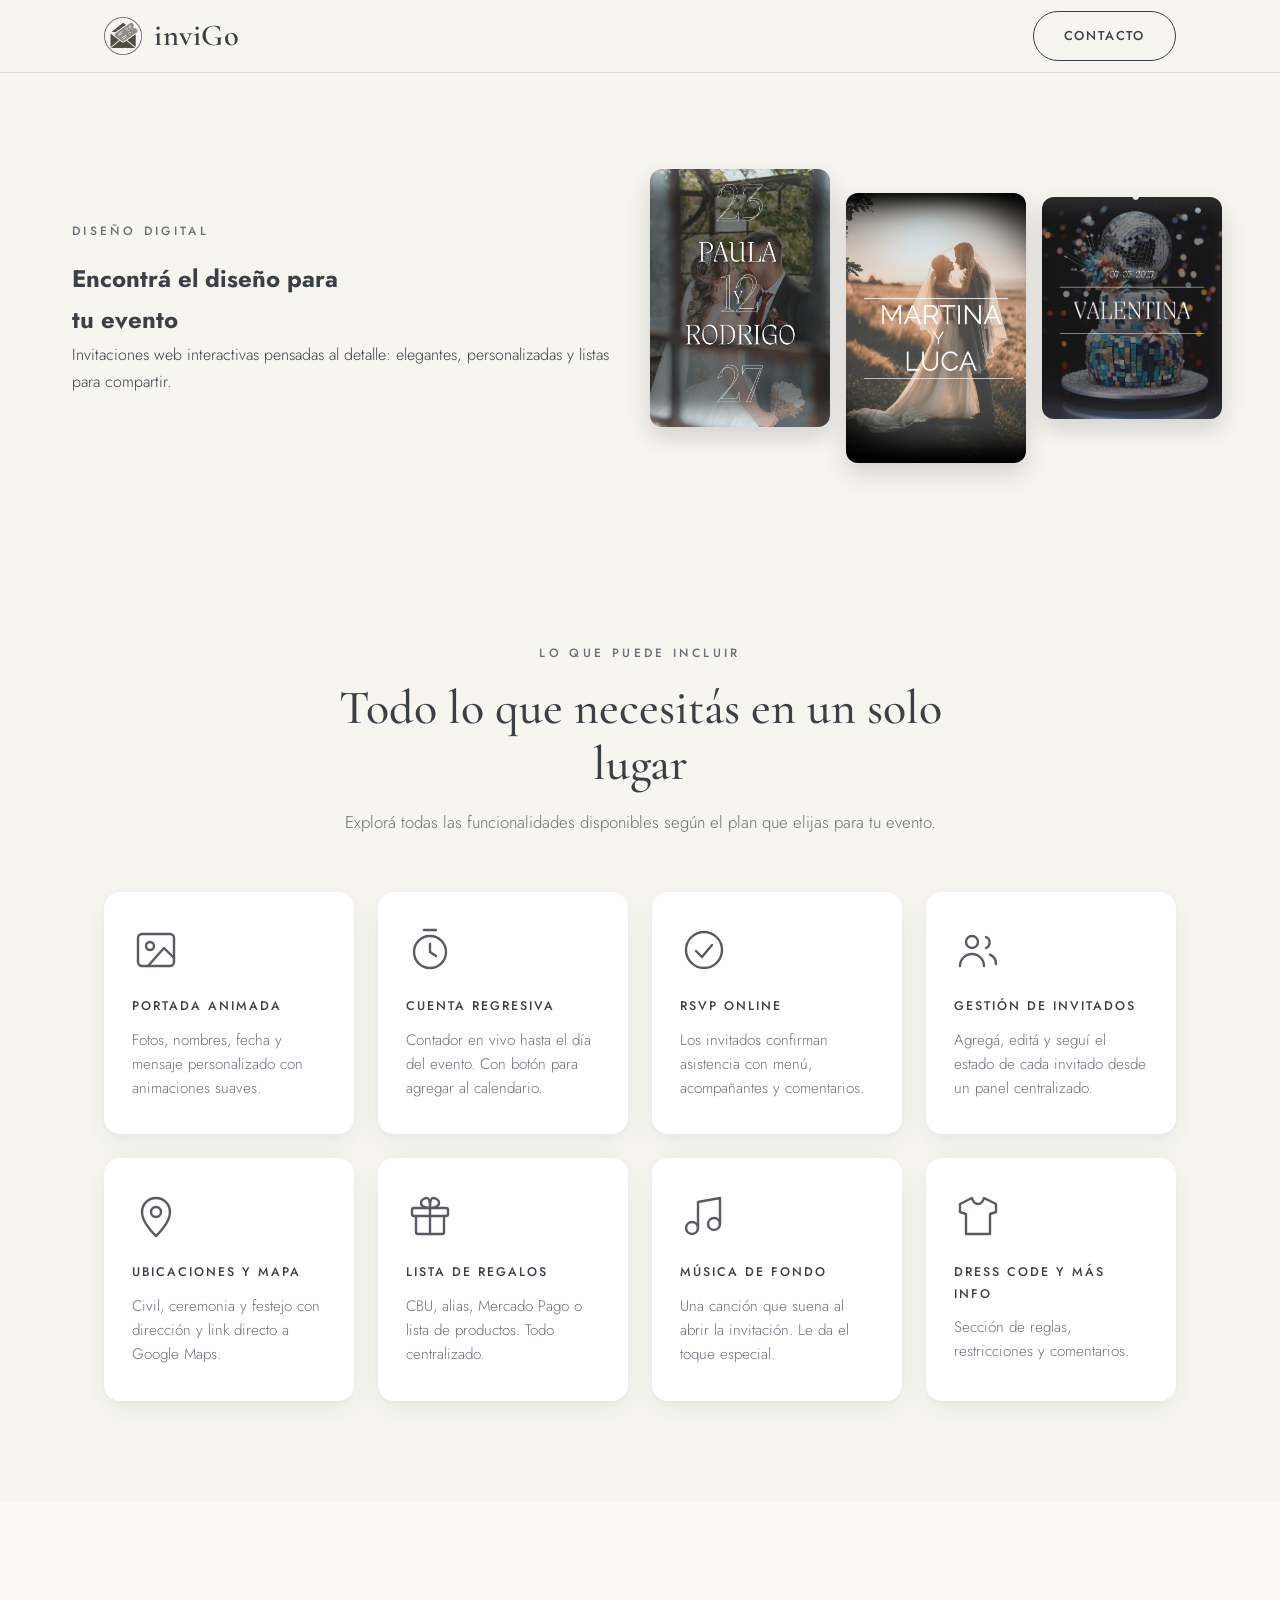
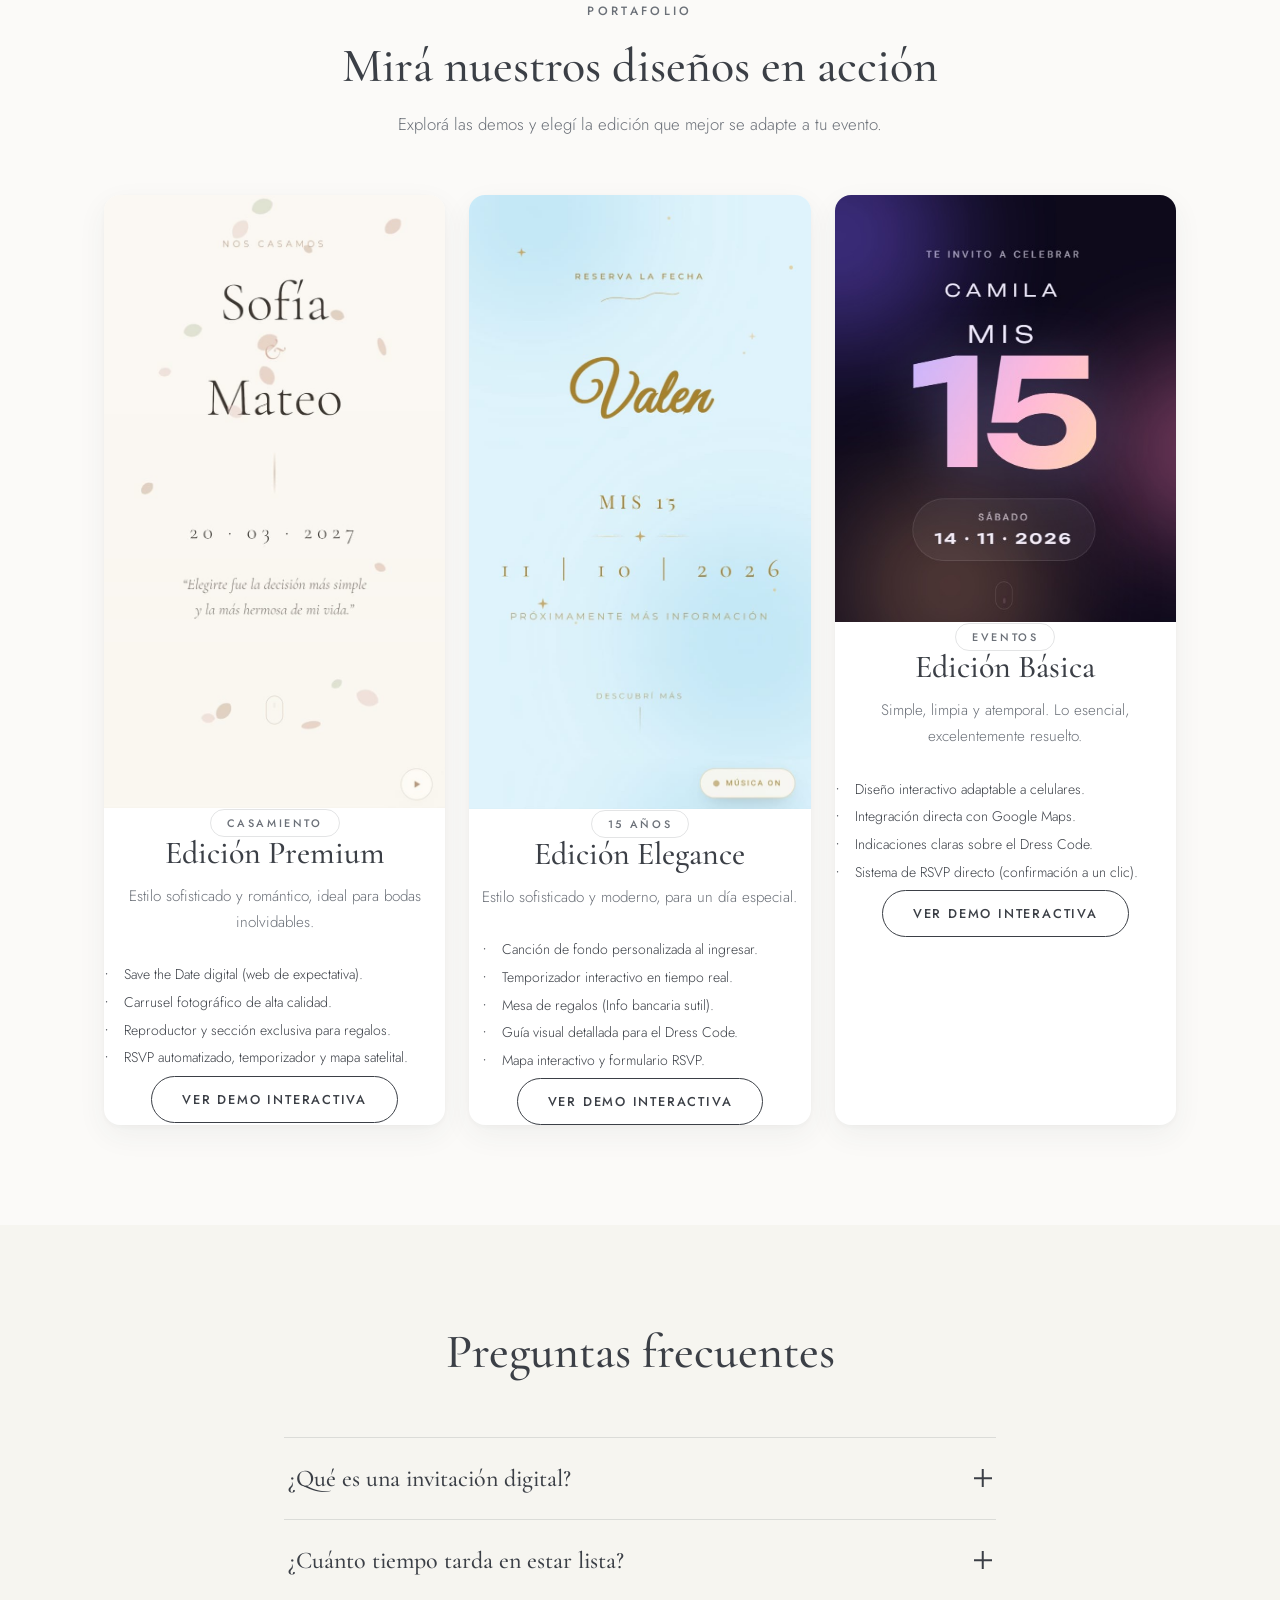
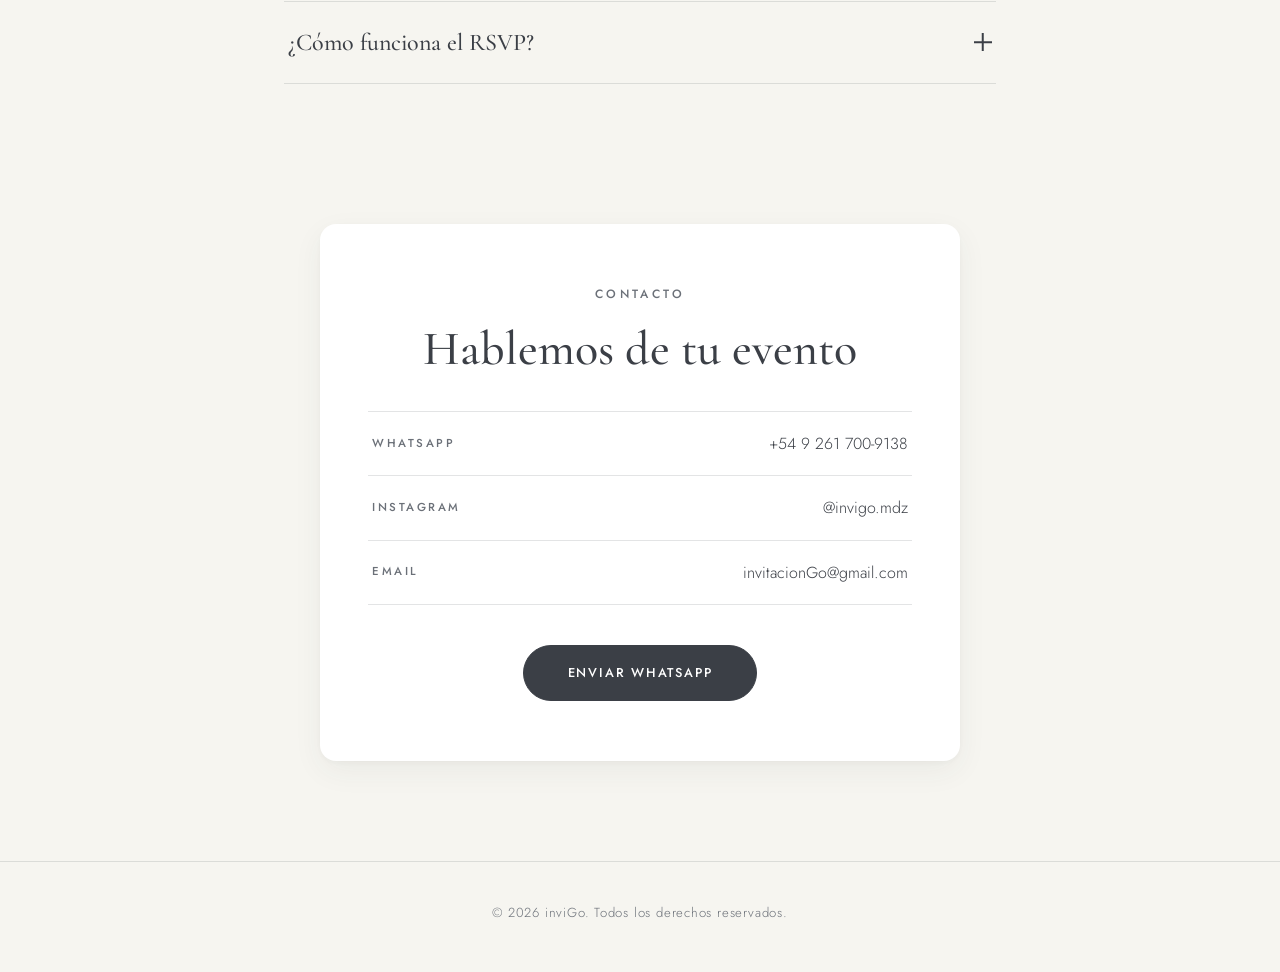
==== index.html @ 216357e7 "cambios de ortografia" ====
<!DOCTYPE html>
<html lang="es">
<head>
  <meta charset="UTF-8">
  <meta name="viewport" content="width=device-width, initial-scale=1.0, maximum-scale=1.0, user-scalable=no">
  <title>inviGo — Invitaciones web interactivas</title>
  <link rel="icon" href="Logo.jpg" type="image/jpeg">
  <meta name="description" content="Invitaciones web interactivas pensadas al detalle: elegantes, personalizadas y listas para compartir.">
  <link rel="preconnect" href="https://fonts.googleapis.com">
  <link rel="preconnect" href="https://fonts.gstatic.com" crossorigin>
  <link href="https://fonts.googleapis.com/css2?family=Cormorant+Garamond:wght@400;500;600;700&family=Jost:wght@300;400;500;600&display=swap" rel="stylesheet">
  <link rel="stylesheet" href="styles.css">
</head>
<body>

 <!-- NAVBAR -->
  <header class="navbar">
    <div class="container navbar__inner">
      <a href="#inicio" class="logo-wrapper">
        <img src="Logo.jpg" alt="Logo inviGo" class="logo-img">
        <span class="logo">inviGo</span>
      </a>
      <a href="#contacto" class="btn btn--outline">Contacto</a>
    </div>
  </header>

  <main>

    <!-- HERO -->
    <section class="hero-container">
  <!-- Columna izquierda: Texto -->
  <div class="hero-text">
    <p class="eyebrow">DISEÑO DIGITAL</p>
    <h1>Encontrá el diseño para<br>tu evento</h1>
    <p class="hero-subtitle">Invitaciones web interactivas pensadas al detalle: elegantes, personalizadas y listas para compartir.</p>
    <!-- Si querés sumar el botón de contacto acá, podés agregarlo -->
  </div>

  <!-- Columna derecha: Imágenes -->
  <div class="hero-gallery">
    <!-- Usamos los nombres exactos de tus archivos -->
    <img src="PAULA Y RODRIGO.jpg" alt="Casamiento Paula y Rodrigo" class="float-img img-1">
    <img src="MARTINA Y LUCA.jpg" alt="Casamiento Martina y Luca" class="float-img img-2">
    <img src="VALENTINA.jpg" alt="15 Años Valentina" class="float-img img-3">
  </div>
</section>

    <!-- MÓDULOS -->
    <section class="section" id="modulos">
      <div class="container">
        <header class="section__head">
          <p class="eyebrow">LO QUE PUEDE INCLUIR</p>
          <h2 class="section__title">Todo lo que necesitás en un solo lugar</h2>
          <p class="section__subtitle">Explorá todas las funcionalidades disponibles según el plan que elijas para tu evento.</p>
        </header>

        <div class="grid grid--modules">

          <article class="card module">
            <div class="module__icon" aria-hidden="true">
              <svg viewBox="0 0 24 24"><rect x="3" y="4" width="18" height="16" rx="2"/><circle cx="9" cy="10" r="2"/><path d="M21 16l-5-5-8 9"/></svg>
            </div>
            <h3 class="module__title">PORTADA ANIMADA</h3>
            <p class="module__text">Fotos, nombres, fecha y mensaje personalizado con animaciones suaves.</p>
          </article>

          <article class="card module">
            <div class="module__icon" aria-hidden="true">
              <svg viewBox="0 0 24 24"><circle cx="12" cy="13" r="8"/><path d="M12 9v4l3 2"/><path d="M9 2h6"/></svg>
            </div>
            <h3 class="module__title">CUENTA REGRESIVA</h3>
            <p class="module__text">Contador en vivo hasta el día del evento. Con botón para agregar al calendario.</p>
          </article>

          <article class="card module">
            <div class="module__icon" aria-hidden="true">
              <svg viewBox="0 0 24 24"><circle cx="12" cy="12" r="9"/><path d="M8 12.5l3 3 5-6"/></svg>
            </div>
            <h3 class="module__title">RSVP ONLINE</h3>
            <p class="module__text">Los invitados confirman asistencia con menú, acompañantes y comentarios.</p>
          </article>

          <article class="card module">
            <div class="module__icon" aria-hidden="true">
              <svg viewBox="0 0 24 24"><circle cx="9" cy="8" r="3"/><path d="M3 20c0-3.3 2.7-6 6-6s6 2.7 6 6"/><path d="M16 5.5a3 3 0 010 5.5"/><path d="M18 14.3c1.8.8 3 2.6 3 4.7"/></svg>
            </div>
            <h3 class="module__title">GESTIÓN DE INVITADOS</h3>
            <p class="module__text">Agregá, editá y seguí el estado de cada invitado desde un panel centralizado.</p>
          </article>

          <article class="card module">
            <div class="module__icon" aria-hidden="true">
              <svg viewBox="0 0 24 24"><path d="M12 22s7-6.2 7-12a7 7 0 10-14 0c0 5.8 7 12 7 12z"/><circle cx="12" cy="10" r="2.5"/></svg>
            </div>
            <h3 class="module__title">UBICACIONES Y MAPA</h3>
            <p class="module__text">Civil, ceremonia y festejo con dirección y link directo a Google Maps.</p>
          </article>

          <article class="card module">
            <div class="module__icon" aria-hidden="true">
              <svg viewBox="0 0 24 24"><rect x="3" y="8" width="18" height="4" rx="1"/><path d="M12 8v13"/><path d="M5 12v8a1 1 0 001 1h12a1 1 0 001-1v-8"/><path d="M12 8c-2.5 0-4.5-1-4.5-2.5S9 3 10.5 3C12 3 12 6 12 8zm0 0c2.5 0 4.5-1 4.5-2.5S15 3 13.5 3C12 3 12 6 12 8z"/></svg>
            </div>
            <h3 class="module__title">LISTA DE REGALOS</h3>
            <p class="module__text">CBU, alias, Mercado Pago o lista de productos. Todo centralizado.</p>
          </article>

          <article class="card module">
            <div class="module__icon" aria-hidden="true">
              <svg viewBox="0 0 24 24"><path d="M9 18V5l11-2v13"/><circle cx="6" cy="18" r="3"/><circle cx="17" cy="16" r="3"/></svg>
            </div>
            <h3 class="module__title">MÚSICA DE FONDO</h3>
            <p class="module__text">Una canción que suena al abrir la invitación. Le da el toque especial.</p>
          </article>

          <article class="card module">
            <div class="module__icon" aria-hidden="true">
              <svg viewBox="0 0 24 24"><path d="M9 3l-6 3v4l3 1v10h12V11l3-1V6l-6-3c-.5 1.8-1.8 3-3 3S9.5 4.8 9 3z"/></svg>
            </div>
            <h3 class="module__title">DRESS CODE Y MÁS INFO</h3>
            <p class="module__text">Sección de reglas, restricciones y comentarios.</p>
          </article>

        </div>
      </div>
    </section>

   <!-- PORTAFOLIO -->
    <section class="section section--alt" id="portafolio">
      <div class="container">
        <header class="section__head">
          <p class="eyebrow">PORTAFOLIO</p>
          <h2 class="section__title">Mirá nuestros diseños en acción</h2>
          <p class="section__subtitle">Explorá las demos y elegí la edición que mejor se adapte a tu evento.</p>
        </header>

        <div class="grid grid--portfolio">

          <!-- DEMO 1 -->
          <article class="card demo demo--visual">
            <div class="demo_image-container">
              <img src="captura-premium.jpg" alt="Invitación Premium 15 Años" class="demo_img">
            </div>
            <div class="demo_body">
              <span class="demo__tag">CASAMIENTO</span>
              <h3 class="demo__title">Edición Premium</h3>
              <p class="demo__text">Estilo sofisticado y romántico, ideal para bodas inolvidables.</p>
              <ul class="features-list">
                <li>Save the Date digital (web de expectativa).</li>
                <li>Carrusel fotográfico de alta calidad.</li>
                <li>Reproductor y sección exclusiva para regalos.</li>
                <li>RSVP automatizado, temporizador y mapa satelital.</li>
              </ul>
              <button onclick="abrirDemo('01_casamiento/index.html')" class="btn btn--outline">Ver demo interactiva</button>
            </div>
          </article>

          <!-- DEMO 2 -->
          <article class="card demo demo--visual">
            <div class="demo_image-container">
              <img src="captura-elegance.jpg" alt="Invitación Elegante de 15 Años" class="demo_img">
            </div>
            <div class="demo_body">
              <span class="demo__tag">15 AÑOS</span>
              <h3 class="demo__title">Edición Elegance</h3>
              <p class="demo__text">Estilo sofisticado y moderno, para un día especial.</p>
              <ul class="features-list">
                <li>Canción de fondo personalizada al ingresar.</li>
                <li>Temporizador interactivo en tiempo real.</li>
                <li>Mesa de regalos (Info bancaria sutil).</li>
                <li>Guía visual detallada para el Dress Code.</li>
                <li>Mapa interactivo y formulario RSVP.</li>
              </ul>
              <button onclick="abrirDemo('00_15valen/index.html')" class="btn btn--outline">Ver demo interactiva</button>
            </div>
          </article>

          <!-- DEMO 3 -->
          <article class="card demo demo--visual">
            <div class="demo_image-container">
              <img src="captura-Basica.jpg" alt="Invitación Básica" class="demo_img">
            </div>
            <div class="demo_body">
              <span class="demo__tag">EVENTOS</span>
              <h3 class="demo__title">Edición Básica</h3>
              <p class="demo__text">Simple, limpia y atemporal. Lo esencial, excelentemente resuelto.</p>
              <ul class="features-list">
                <li>Diseño interactivo adaptable a celulares.</li>
                <li>Integración directa con Google Maps.</li>
                <li>Indicaciones claras sobre el Dress Code.</li>
                <li>Sistema de RSVP directo (confirmación a un clic).</li>
              </ul>
              <!-- Si tenés un link para la demo básica, ponelo acá en el onclick -->
              <button onclick="abrirDemo('#')" class="btn btn--outline">Ver demo interactiva</button>
            </div>
          </article>

        </div>
      </div>
    </section>
          </article>

        </div>
      </div>
    </section>

        </div>
      </div>
    </section>

    <!-- FAQ -->
    <section class="section" id="faq">
      <div class="container container--narrow">
        <header class="section__head">
          <h2 class="section__title">Preguntas frecuentes</h2>
        </header>

        <div class="faq">

          <div class="faq__item">
            <button class="faq__question" type="button" aria-expanded="false" aria-controls="faq-1" id="faq-btn-1">
              <span>¿Qué es una invitación digital?</span>
              <span class="faq__icon" aria-hidden="true"></span>
            </button>
            <div class="faq__answer" id="faq-1" role="region" aria-labelledby="faq-btn-1">
              <div class="faq__answer-inner">
                <p>Es una invitación web personalizada que podés enviar a cada invitado por WhatsApp, Instagram o donde quieras. No hace falta imprimir nada. Vos compartís tu link personalizado y listo.</p>
              </div>
            </div>
          </div>

          <div class="faq__item">
            <button class="faq__question" type="button" aria-expanded="false" aria-controls="faq-2" id="faq-btn-2">
              <span>¿Cuánto tiempo tarda en estar lista?</span>
              <span class="faq__icon" aria-hidden="true"></span>
            </button>
            <div class="faq__answer" id="faq-2" role="region" aria-labelledby="faq-btn-2">
              <div class="faq__answer-inner">
                <p>Completás el formulario con los datos del evento, elegís el diseño, definimos los últimos detalles juntos y en 24 horas tenés tu invitación lista.</p>
              </div>
            </div>
          </div>

          <div class="faq__item">
            <button class="faq__question" type="button" aria-expanded="false" aria-controls="faq-3" id="faq-btn-3">
              <span>¿Cómo funciona el RSVP?</span>
              <span class="faq__icon" aria-hidden="true"></span>
            </button>
            <div class="faq__answer" id="faq-3" role="region" aria-labelledby="faq-btn-3">
              <div class="faq__answer-inner">
                <p>Cada invitado puede confirmar o rechazar su asistencia directamente desde la invitación, sin necesidad de crear una cuenta. Recibís las respuestas organizadas en tiempo real en una planilla digital exclusiva para tu evento.</p>
              </div>
            </div>
          </div>

        </div>
      </div>
    </section>

   <!-- CONTACTO -->
    <section class="section section--contact" id="contacto">
      <div class="container">
        <div class="contact card">
          <p class="eyebrow">CONTACTO</p>
          <h2 class="section__title">Hablemos de tu evento</h2>
          <ul class="contact__list">
            
            <!-- 1. WHATSAPP DIRECTO -->
            <li>
              <span class="contact__label">WhatsApp</span>
              <a class="contact__value" href="https://wa.me/5492617009138?text=Hola%20inviGo!%20Quiero%20consultar%20por%20una%20invitaci%C3%B3n%20web." target="_blank" rel="noopener">+54 9 261 700-9138</a>
            </li>
            
            <!-- 2. INSTAGRAM DIRECTO -->
            <li>
              <span class="contact__label">Instagram</span>
              <a class="contact__value" href="https://instagram.com/invigo.mdz" target="_blank" rel="noopener">@invigo.mdz</a>
            </li>
            
            <!-- 3. GMAIL DIRECTO -->
            <li>
              <span class="contact__label">Email</span>
              <a class="contact__value" href="mailto:invitacionGo@gmail.com">invitacionGo@gmail.com</a>
            </li>

          </ul>
          
          <!-- BOTÓN PRINCIPAL A WHATSAPP -->
          <a href="https://wa.me/5492617009138?text=Hola%20inviGo!%20Quiero%20consultar%20por%20una%20invitaci%C3%B3n%20web." class="btn btn--solid btn--lg" target="_blank" rel="noopener">Enviar WhatsApp</a>
          
        </div>
      </div>
    </section>

  </main>

  <!-- FOOTER -->
  <footer class="footer">
    <div class="container">
      <p>&copy; <span id="year">2026</span> inviGo. Todos los derechos reservados.</p>
    </div>
  </footer>

  <script>
    // Año dinámico
    document.getElementById('year').textContent = new Date().getFullYear();

    // Acordeón FAQ
    (function () {
      var items = document.querySelectorAll('.faq__item');

      items.forEach(function (item) {
        var btn = item.querySelector('.faq__question');
        var panel = item.querySelector('.faq__answer');

        btn.addEventListener('click', function () {
          var isOpen = item.classList.contains('is-open');

          // Cierra los demás (un solo ítem abierto a la vez)
          items.forEach(function (other) {
            other.classList.remove('is-open');
            other.querySelector('.faq__question').setAttribute('aria-expanded', 'false');
            other.querySelector('.faq__answer').style.maxHeight = null;
          });

          if (!isOpen) {
            item.classList.add('is-open');
            btn.setAttribute('aria-expanded', 'true');
            panel.style.maxHeight = panel.scrollHeight + 'px';
          }
        });
      });

      // Reajusta altura si cambia el tamaño de la ventana
      window.addEventListener('resize', function () {
        var open = document.querySelector('.faq__item.is-open .faq__answer');
        if (open) open.style.maxHeight = open.scrollHeight + 'px';
      });
    })();
  </script>
<!-- VENTANA MODAL PARA DEMOS -->
    <div id="demoModal" class="modal-overlay">
      <div class="modal-window">
        <button class="modal-close" onclick="cerrarDemo()">&times;</button>
        <iframe id="demoFrame" src="" frameborder="0"></iframe>
      </div>
    </div>

    <!-- SCRIPT QUE HACE FUNCIONAR LA VENTANITA -->
    <script>
      function abrirDemo(url) {
        document.getElementById('demoFrame').src = url; 
        document.getElementById('demoModal').style.display = 'flex'; 
        document.body.style.overflow = 'hidden'; 
      }

      function cerrarDemo() {
        document.getElementById('demoModal').style.display = 'none'; 
        document.getElementById('demoFrame').src = ''; 
        document.body.style.overflow = 'auto'; 
      }

      window.onclick = function(event) {
        let modal = document.getElementById('demoModal');
        if (event.target === modal) {
          cerrarDemo();
        }
      }
    </script>
</body>
</html>
---- styles.css ----
/* ==========================================================
   inviGo — Landing page
   Estética editorial · limpia · minimalista
   ========================================================== */

:root {
  --bg: #F6F5F0;
  --ink: #3B3F46;
  --ink-soft: #6B7078;
  --white: #FFFFFF;
  --line: rgba(59, 63, 70, 0.14);

  --font-title: 'Cormorant Garamond', Georgia, serif;
  --font-body: 'Jost', 'Montserrat', system-ui, sans-serif;

  --radius: 16px;
  --shadow: 0 2px 4px rgba(59, 63, 70, 0.03), 0 10px 30px rgba(59, 63, 70, 0.06);
  --shadow-hover: 0 4px 8px rgba(59, 63, 70, 0.04), 0 18px 40px rgba(59, 63, 70, 0.10);
  --transition: 0.35s cubic-bezier(0.4, 0, 0.2, 1);
}

/* ---------- Reset ---------- */
*, *::before, *::after { box-sizing: border-box; margin: 0; padding: 0; }

html { scroll-behavior: smooth; scroll-padding-top: 80px; }

body {
  font-family: var(--font-body);
  font-weight: 300;
  font-size: 1rem;
  line-height: 1.7;
  color: var(--ink);
  background: var(--bg);
  overflow-x: hidden;
  -webkit-font-smoothing: antialiased;
}

img, svg { display: block; max-width: 100%; }
ul { list-style: none; }
a { color: inherit; text-decoration: none; }
button { font-family: inherit; }

/* ---------- Layout ---------- */
.container {
  width: 100%;
  max-width: 1120px;
  margin: 0 auto;
  padding: 0 24px;
}
.container--narrow { max-width: 760px; }

.section { padding: 100px 0; }
.section--alt { background: rgba(255, 255, 255, 0.55); }

.section__head {
  text-align: center;
  max-width: 640px;
  margin: 0 auto 56px;
}

/* ---------- Tipografía ---------- */
.eyebrow {
  font-size: 0.75rem;
  font-weight: 500;
  letter-spacing: 0.28em;
  text-transform: uppercase;
  color: var(--ink-soft);
  margin-bottom: 18px;
}

.section__title {
  font-family: var(--font-title);
  font-weight: 500;
  font-size: clamp(2rem, 4.2vw, 3rem);
  line-height: 1.15;
  color: var(--ink);
  margin-bottom: 16px;
}

.section__subtitle {
  color: var(--ink-soft);
  font-size: 1.05rem;
}

/* ---------- Botones ---------- */
.btn {
  display: inline-block;
  font-family: var(--font-body);
  font-size: 0.8rem;
  font-weight: 500;
  letter-spacing: 0.14em;
  text-transform: uppercase;
  padding: 13px 30px;
  border-radius: 999px;
  border: 1px solid var(--ink);
  cursor: pointer;
  transition: var(--transition);
}

.btn--outline { background: transparent; color: var(--ink); }
.btn--outline:hover {
  background: var(--ink);
  color: var(--bg);
  transform: translateY(-2px);
  box-shadow: 0 8px 20px rgba(59, 63, 70, 0.18);
}

.btn--solid { background: var(--ink); color: var(--white); }
.btn--solid:hover {
  background: #2b2e34;
  transform: translateY(-2px);
  box-shadow: 0 10px 24px rgba(59, 63, 70, 0.25);
}

.btn--lg { padding: 16px 44px; }

/* ---------- Navbar ---------- */
.navbar {
  position: sticky;
  top: 0;
  z-index: 100;
  background: rgba(246, 245, 240, 0.88);
  -webkit-backdrop-filter: blur(10px);
  backdrop-filter: blur(10px);
  border-bottom: 1px solid var(--line);
}
.navbar__inner {
  display: flex;
  align-items: center;
  justify-content: space-between;
  height: 72px;
}
.logo {
  font-family: var(--font-title);
  font-size: 1.9rem;
  font-weight: 600;
  letter-spacing: 0.02em;
  color: var(--ink);
}

/* ---------- Hero ---------- */
.hero {
  padding: 130px 0 110px;
  text-align: center;
}
.hero__inner { max-width: 860px; }
.hero__title {
  font-family: var(--font-title);
  font-weight: 500;
  font-size: clamp(2.8rem, 8vw, 5.6rem);
  line-height: 1.04;
  letter-spacing: -0.01em;
  color: var(--ink);
  margin-bottom: 28px;
}
.hero__subtitle {
  max-width: 600px;
  margin: 0 auto;
  font-size: 1.15rem;
  color: var(--ink-soft);
}

/* ---------- Cards ---------- */
.card {
  background: var(--white);
  border-radius: var(--radius);
  box-shadow: var(--shadow);
  transition: var(--transition);
}
.card:hover {
  transform: translateY(-6px);
  box-shadow: var(--shadow-hover);
}

/* ---------- Grillas ---------- */
.grid { display: grid; gap: 24px; }
.grid--modules { grid-template-columns: repeat(4, 1fr); }
.grid--portfolio { grid-template-columns: repeat(3, 1fr); }

/* ---------- Módulos ---------- */
.module { padding: 34px 28px; }
.module__icon {
  width: 48px;
  height: 48px;
  margin-bottom: 22px;
}
.module__icon svg {
  width: 100%;
  height: 100%;
  fill: none;
  stroke: var(--ink);
  stroke-width: 1.2;
  stroke-linecap: round;
  stroke-linejoin: round;
  opacity: 0.85;
}
.module__title {
  font-family: var(--font-body);
  font-size: 0.78rem;
  font-weight: 500;
  letter-spacing: 0.16em;
  color: var(--ink);
  margin-bottom: 10px;
}
.module__text {
  font-size: 0.95rem;
  color: var(--ink-soft);
  line-height: 1.6;
}

/* ---------- Portafolio ---------- */
.demo {
  padding: 44px 32px;
  text-align: center;
  display: flex;
  flex-direction: column;
  align-items: center;
}
.demo__tag {
  font-size: 0.68rem;
  font-weight: 500;
  letter-spacing: 0.24em;
  text-transform: uppercase;
  color: var(--ink-soft);
  border: 1px solid var(--line);
  border-radius: 999px;
  padding: 5px 16px;
  margin-bottom: 24px;
}
.demo__title {
  font-family: var(--font-title);
  font-weight: 500;
  font-size: 2rem;
  line-height: 1.15;
  margin-bottom: 12px;
}
.demo__text {
  color: var(--ink-soft);
  font-size: 0.95rem;
  margin-bottom: 30px;
  flex-grow: 1;
}

/* ---------- FAQ ---------- */
.faq { border-top: 1px solid var(--line); }
.faq__item { border-bottom: 1px solid var(--line); }

.faq__question {
  width: 100%;
  display: flex;
  align-items: center;
  justify-content: space-between;
  gap: 20px;
  background: none;
  border: none;
  cursor: pointer;
  text-align: left;
  padding: 26px 4px;
  font-family: var(--font-title);
  font-size: 1.5rem;
  font-weight: 500;
  color: var(--ink);
  transition: var(--transition);
}
.faq__question:hover { color: #000; padding-left: 10px; }
.faq__question:focus-visible { outline: 2px solid var(--ink); outline-offset: 2px; border-radius: 6px; }

.faq__icon {
  position: relative;
  flex-shrink: 0;
  width: 18px;
  height: 18px;
}
.faq__icon::before,
.faq__icon::after {
  content: '';
  position: absolute;
  top: 50%;
  left: 50%;
  width: 100%;
  height: 1.5px;
  background: var(--ink);
  transition: var(--transition);
  transform: translate(-50%, -50%);
}
.faq__icon::after { transform: translate(-50%, -50%) rotate(90deg); }
.faq__item.is-open .faq__icon::after { transform: translate(-50%, -50%) rotate(0deg); opacity: 0; }

.faq__answer {
  max-height: 0;
  overflow: hidden;
  transition: max-height 0.45s cubic-bezier(0.4, 0, 0.2, 1);
}
.faq__answer-inner { padding: 0 4px 28px; }
.faq__answer p { color: var(--ink-soft); font-size: 1.02rem; max-width: 640px; }

/* ---------- Contacto ---------- */
.section--contact { padding-top: 40px; }
.contact {
  max-width: 640px;
  margin: 0 auto;
  padding: 60px 48px;
  text-align: center;
}
.contact:hover { transform: none; box-shadow: var(--shadow); }

.contact__list {
  margin: 34px 0 40px;
  border-top: 1px solid var(--line);
}
.contact__list li {
  display: flex;
  align-items: center;
  justify-content: space-between;
  gap: 16px;
  padding: 18px 4px;
  border-bottom: 1px solid var(--line);
}
.contact__label {
  font-size: 0.72rem;
  font-weight: 500;
  letter-spacing: 0.22em;
  text-transform: uppercase;
  color: var(--ink-soft);
}
.contact__value {
  font-size: 1rem;
  color: var(--ink);
  transition: var(--transition);
}
a.contact__value:hover { opacity: 0.6; }

/* ---------- Footer ---------- */
.footer {
  text-align: center;
  padding: 40px 0 48px;
  font-size: 0.82rem;
  letter-spacing: 0.06em;
  color: var(--ink-soft);
  border-top: 1px solid var(--line);
}

/* ---------- Responsive ---------- */
@media (max-width: 1024px) {
  .grid--modules { grid-template-columns: repeat(2, 1fr); }
  .grid--portfolio { grid-template-columns: repeat(2, 1fr); }
}

@media (max-width: 720px) {
  .section { padding: 72px 0; }
  .hero { padding: 90px 0 70px; }
  .section__head { margin-bottom: 40px; }

  .grid--modules,
  .grid--portfolio { grid-template-columns: 1fr; }

  .navbar__inner { height: 64px; }
  .logo { font-size: 1.6rem; }
  .btn { padding: 11px 22px; }

  .faq__question { font-size: 1.25rem; padding: 22px 2px; }

  .contact { padding: 44px 24px; }
  .contact__list li { flex-direction: column; align-items: flex-start; gap: 4px; }
  .btn--lg { width: 100%; text-align: center; }
}

@media (prefers-reduced-motion: reduce) {
  * { transition: none !important; scroll-behavior: auto !important; }
}
/* --- ESTILOS VISUALES PARA PORTAFOLIO --- */
.demo--visual {
  padding: 0; 
  overflow: hidden;
  display: flex;
  flex-direction: column;
}

.demo__image-container {
  width: 100%;
  height: 380px; /* Altura ideal para que parezca la pantalla de un celular */
  overflow: hidden;
  background-color: #E8E6DF; 
}

.demo__img {
  width: 100%;
  height: 100%;
  object-fit: cover;
  object-position: top center; /* Muestra siempre la parte de arriba de la invitación */
  transition: transform 0.4s ease;
}

.demo--visual:hover .demo__img {
  transform: scale(1.05); /* Efecto elegante al pasar el mouse */
}

.demo__body {
  padding: 1.5rem;
  display: flex;
  flex-direction: column;
  align-items: flex-start;
  flex-grow: 1;
}

.demo__body .demo__tag {
  margin-bottom: 0.5rem;
}

.demo__body .btn {
  margin-top: auto; 
  align-self: stretch;
  text-align: center;
}
/* Contenedor principal dividido en dos columnas */
.hero-container {
  display: flex;
  align-items: center;
  justify-content: space-between;
  max-width: 1200px; /* Ajustalo según el ancho de tu web */
  margin: 0 auto;
  padding: 5rem 2rem;
  gap: 3rem;
}

/* Columna de texto alineada a la izquierda */
.hero-text {
  flex: 1;
  text-align: left;
}

/* Columna de imágenes */
.hero-gallery {
  flex: 1;
  display: flex;
  justify-content: center;
  align-items: center;
  gap: 1rem;
  position: relative;
}

/* Estilo base para las tres imágenes */
.hero-gallery img {
  width: 180px; /* Podés agrandarlo o achicarlo */
  height: auto;
  border-radius: 12px;
  box-shadow: 0 10px 25px rgba(0,0,0,0.15); /* Sombreado para dar profundidad */
  object-fit: cover;
}

/* Animación de flotación */
@keyframes flotar {
  0% { transform: translateY(0px); }
  50% { transform: translateY(-15px); }
  100% { transform: translateY(0px); }
}

/* Aplicamos la animación a la clase general */
.float-img {
  animation: flotar 4s ease-in-out infinite;
}

/* Le damos un retraso distinto a cada imagen para que no suban y bajen todas al mismo tiempo. 
También ajustamos el margen superior para que queden escalonadas visualmente. */
.img-1 { 
  animation-delay: 0s; 
  margin-top: -20px;
}
.img-2 { 
  animation-delay: 1.2s; 
  margin-top: 40px; /* Esta queda un poco más abajo para romper la simetría */
}
.img-3 { 
  animation-delay: 2.4s; 
}

/* Adaptación para celulares (Responsive) */
@media (max-width: 768px) {
  .hero-container {
    flex-direction: column;
    text-align: center;
  }
  .hero-text {
    text-align: center;
  }
  .hero-gallery {
    margin-top: 2rem;
    flex-wrap: wrap; /* Para que no se aprieten si la pantalla es chica */
  }
}
/* ==========================================================
   VENTANA MODAL PARA DEMOS
   ========================================================== */

/* El fondo oscuro que tapa toda la página */
.modal-overlay {
  display: none; /* Oculto por defecto, el JavaScript lo cambia a 'flex' */
  position: fixed;
  top: 0;
  left: 0;
  width: 100%;
  height: 100%;
  background-color: rgba(0, 0, 0, 0.75); 
  z-index: 9999; /* Por encima del navbar y todo lo demás */
  justify-content: center;
  align-items: center;
  backdrop-filter: blur(4px); /* Efecto difuminado elegante */
}

/* La cajita blanca que simula el celular */
.modal-window {
  position: relative;
  width: 90%;
  max-width: 400px; /* Ancho ideal para ver invitaciones de celular */
  height: 85vh; /* Ocupa el 85% del alto de la pantalla */
  background-color: var(--bg);
  border-radius: var(--radius);
  box-shadow: 0 25px 50px rgba(0, 0, 0, 0.25);
  overflow: hidden;
  display: flex;
  flex-direction: column;
  animation: modalFadeIn 0.3s ease-out forwards;
}

/* El botón de la crucecita para cerrar */
.modal-close {
  position: absolute;
  top: 12px;
  right: 16px;
  font-size: 26px;
  line-height: 1;
  color: var(--ink);
  background: rgba(255, 255, 255, 0.85);
  border: none;
  border-radius: 50%;
  width: 36px;
  height: 36px;
  cursor: pointer;
  z-index: 10;
  display: flex;
  justify-content: center;
  align-items: center;
  transition: var(--transition);
  box-shadow: 0 2px 8px rgba(0,0,0,0.1);
}

.modal-close:hover {
  background: var(--ink);
  color: var(--white);
}

/* El iframe donde carga la invitación */
#demoFrame {
  width: 100%;
  height: 100%;
  border: none;
  background-color: #fff;
}

/* Animación de entrada suave */
@keyframes modalFadeIn {
  from {
    opacity: 0;
    transform: translateY(20px);
  }
  to {
    opacity: 1;
    transform: translateY(0);
  }
}
/* ==========================================================
   LOGO Y NAVBAR
   ========================================================== */
.logo-wrapper {
  display: flex;
  align-items: center;
  gap: 12px; 
  text-decoration: none;
}

.logo-img {
  height: 38px; 
  width: auto;
  object-fit: contain;
}
/* ---------- 14. Lista de características (Portfolio) ---------- */
.features-list {
  list-style-type: none;
  padding-left: 0;
  margin-top: 10px;
  text-align: left; /* Alineamos a la izquierda para que sea fácil de leer */
}

.features-list li {
  position: relative;
  padding-left: 20px;
  margin-bottom: 8px;
  font-size: 14px;
  color: var(--ink);
  line-height: 1.4;
}

/* Creamos un tilde/punto personalizado con el color de tu marca */
.features-list li::before {
  content: '•';
  position: absolute;
  left: 0;
  top: 0;
  color: var(--accent);
  font-size: 18px;
  line-height: 1.2;
}
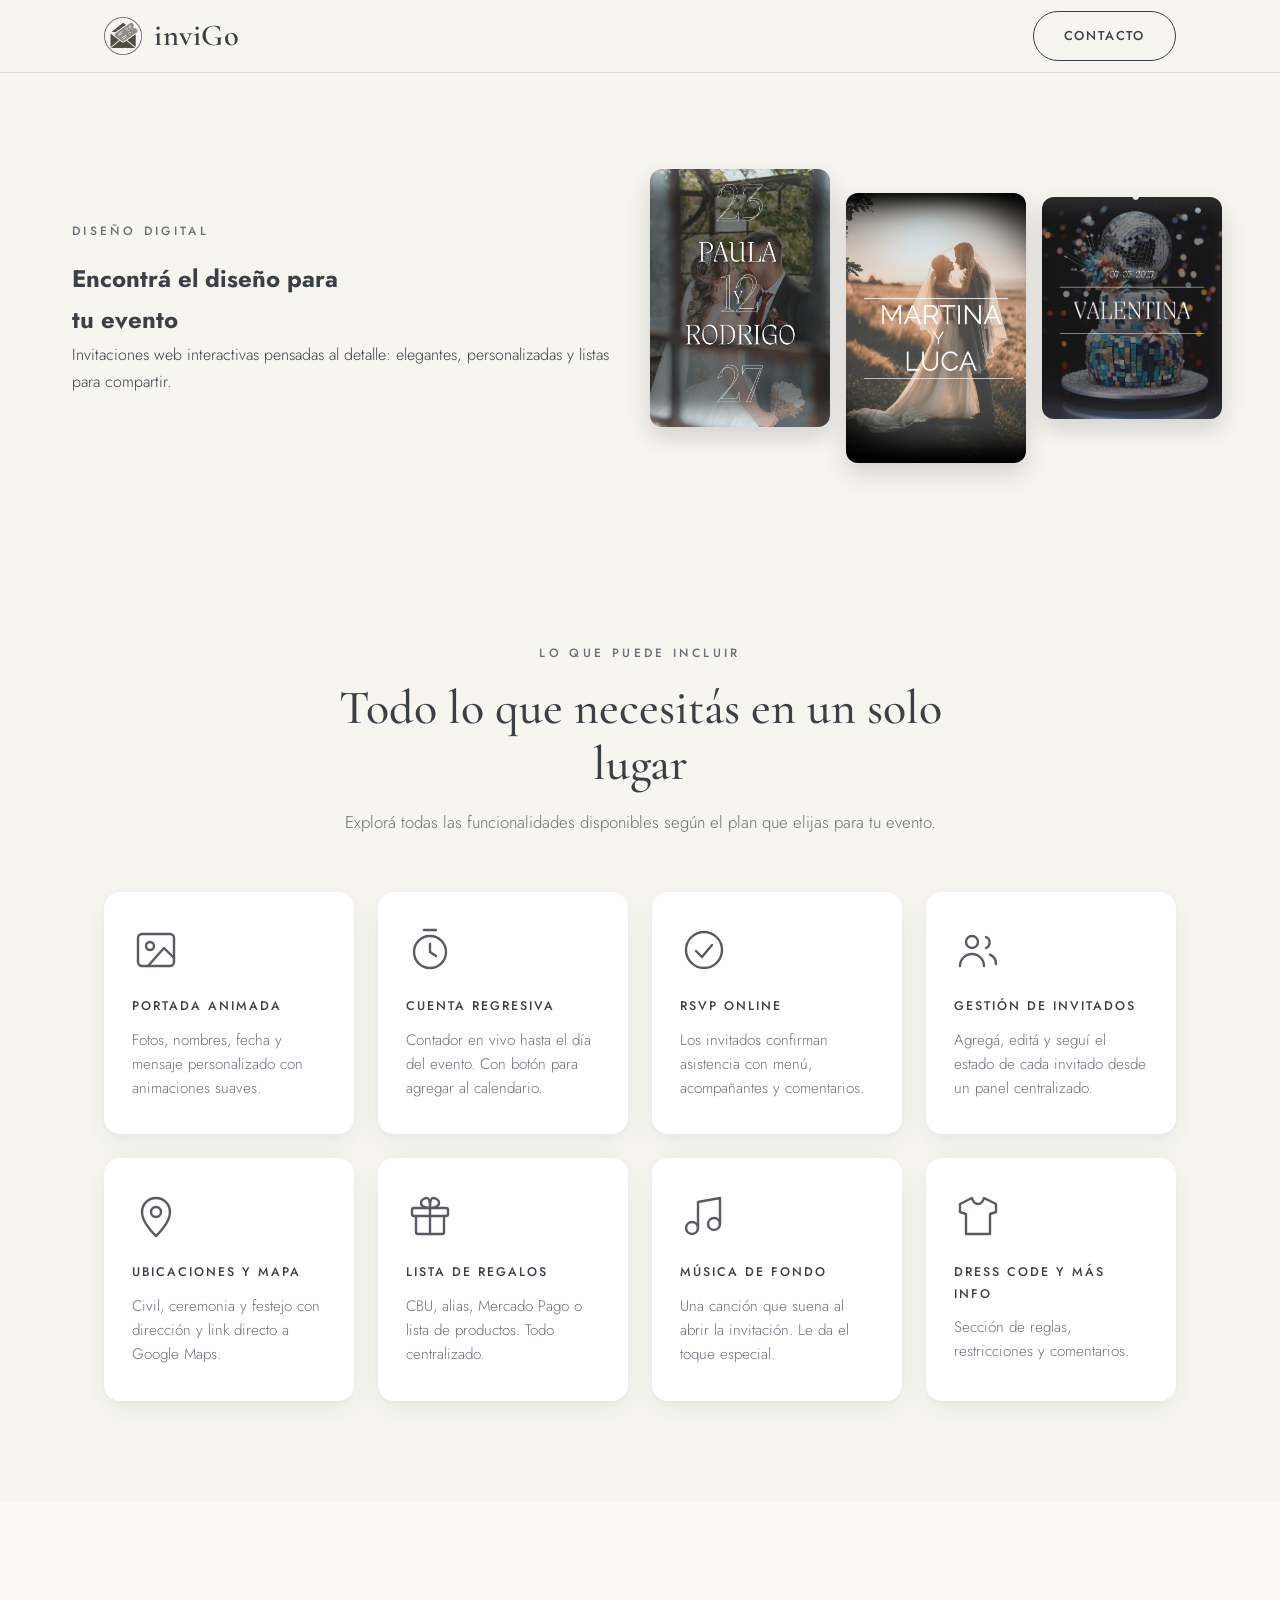
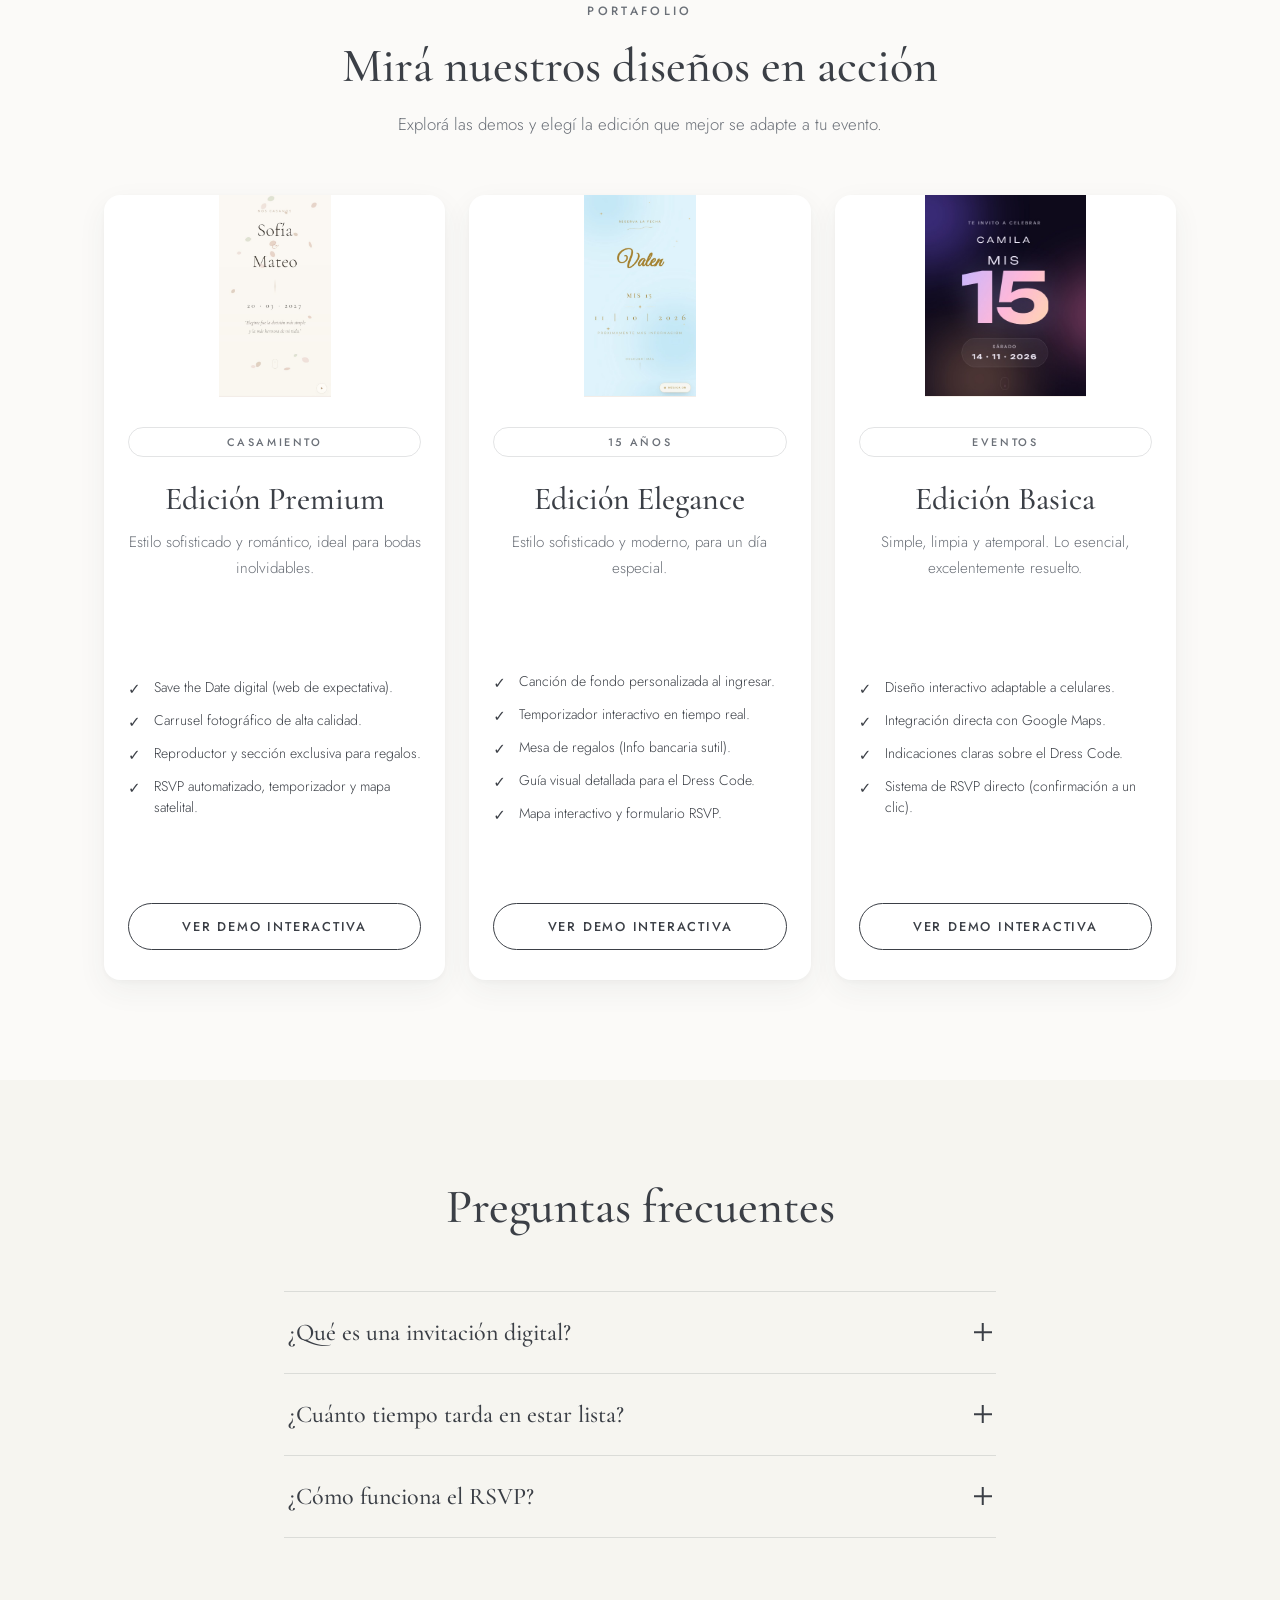
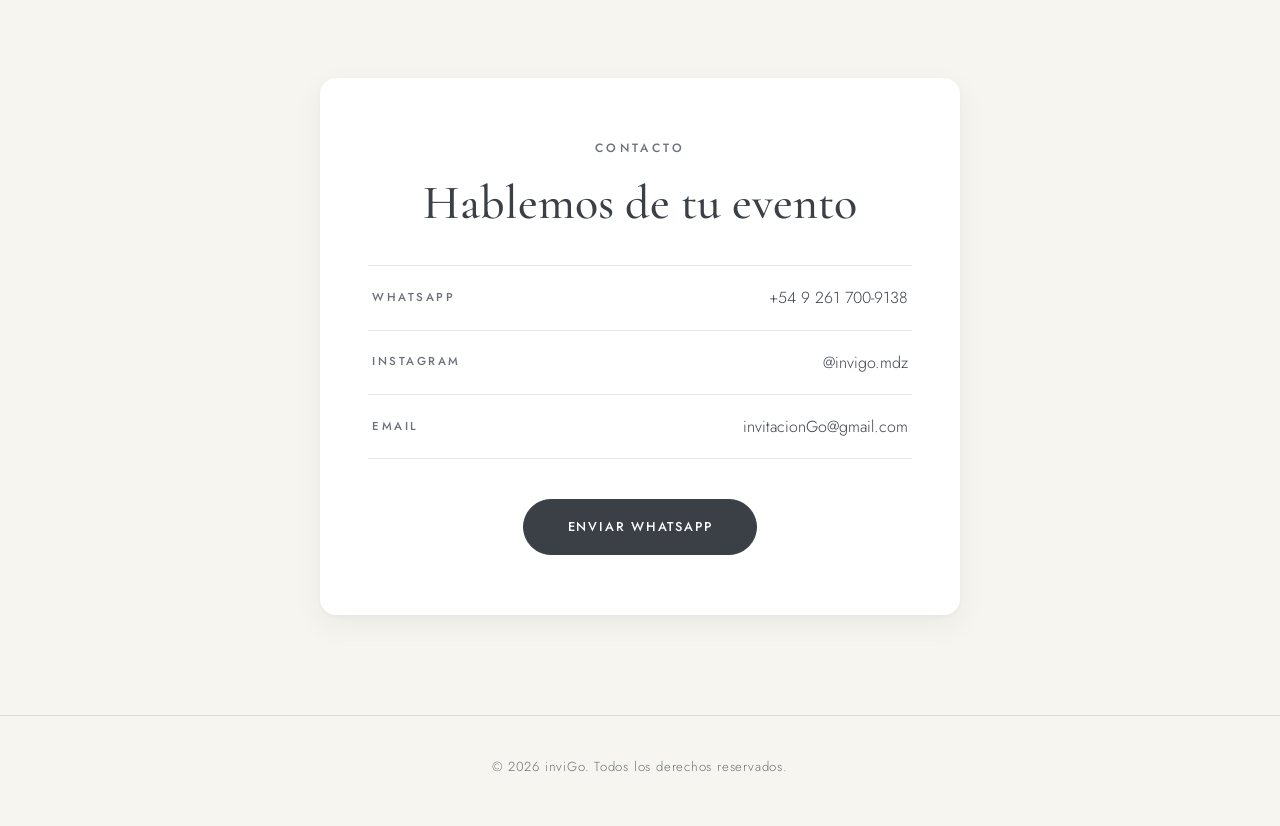
==== commit 62ae0d34: "cambio de basica" ====
--- a/index.html
+++ b/index.html
@@ -181,7 +181,7 @@
             </div>
             <div class="demo_body">
               <span class="demo__tag">EVENTOS</span>
-              <h3 class="demo__title">Edición Básica</h3>
+              <h3 class="demo__title">Edición Basica</h3>
               <p class="demo__text">Simple, limpia y atemporal. Lo esencial, excelentemente resuelto.</p>
               <ul class="features-list">
                 <li>Diseño interactivo adaptable a celulares.</li>
--- a/styles.css
+++ b/styles.css
@@ -583,30 +583,55 @@
   width: auto;
   object-fit: contain;
 }
-/* ---------- 14. Lista de características (Portfolio) ---------- */
+/* ---------- 14. Ajustes estéticos Portafolio (Imágenes y Lista) ---------- */
+
+/* 1. Limitamos el alto de la imagen para que el texto tenga lugar */
+.demo_image-container {
+  height: 280px; 
+  overflow: hidden;
+  border-bottom: 1px solid rgba(176, 137, 104, 0.15); /* Línea divisoria sutil */
+}
+
+/* 2. Hacemos que la foto cubra el espacio mostrando siempre la parte de arriba */
+.demo_img {
+  width: 100%;
+  height: 100%;
+  object-fit: cover;
+  object-position: top; 
+}
+
+/* 3. Le damos respiro al cuerpo de la tarjeta */
+.demo_body {
+  padding: 30px 24px;
+  display: flex;
+  flex-direction: column;
+  height: 100%;
+}
+
+/* 4. Embellecemos la lista con tamaño legible y tildes */
 .features-list {
-  list-style-type: none;
-  padding-left: 0;
-  margin-top: 10px;
-  text-align: left; /* Alineamos a la izquierda para que sea fácil de leer */
+  list-style: none;
+  padding: 0;
+  margin: 20px 0 28px 0; /* Espacio arriba y abajo */
+  text-align: left;
+  flex-grow: 1; /* Empuja el botón siempre hacia abajo */
 }
 
 .features-list li {
   position: relative;
-  padding-left: 20px;
-  margin-bottom: 8px;
-  font-size: 14px;
-  color: var(--ink);
-  line-height: 1.4;
-}
-
-/* Creamos un tilde/punto personalizado con el color de tu marca */
+  padding-left: 26px;
+  margin-bottom: 12px; /* Respiro entre cada beneficio */
+  font-size: 14px !important; /* Forzamos un tamaño de lectura cómodo */
+  color: var(--ink);
+  line-height: 1.5;
+}
+
 .features-list li::before {
-  content: '•';
+  content: '✓'; /* Un tilde elegante en lugar del punto */
   position: absolute;
   left: 0;
-  top: 0;
-  color: var(--accent);
-  font-size: 18px;
-  line-height: 1.2;
+  top: 1px;
+  color: var(--accent); /* Tu color tierra */
+  font-size: 15px;
+  font-weight: bold;
 }
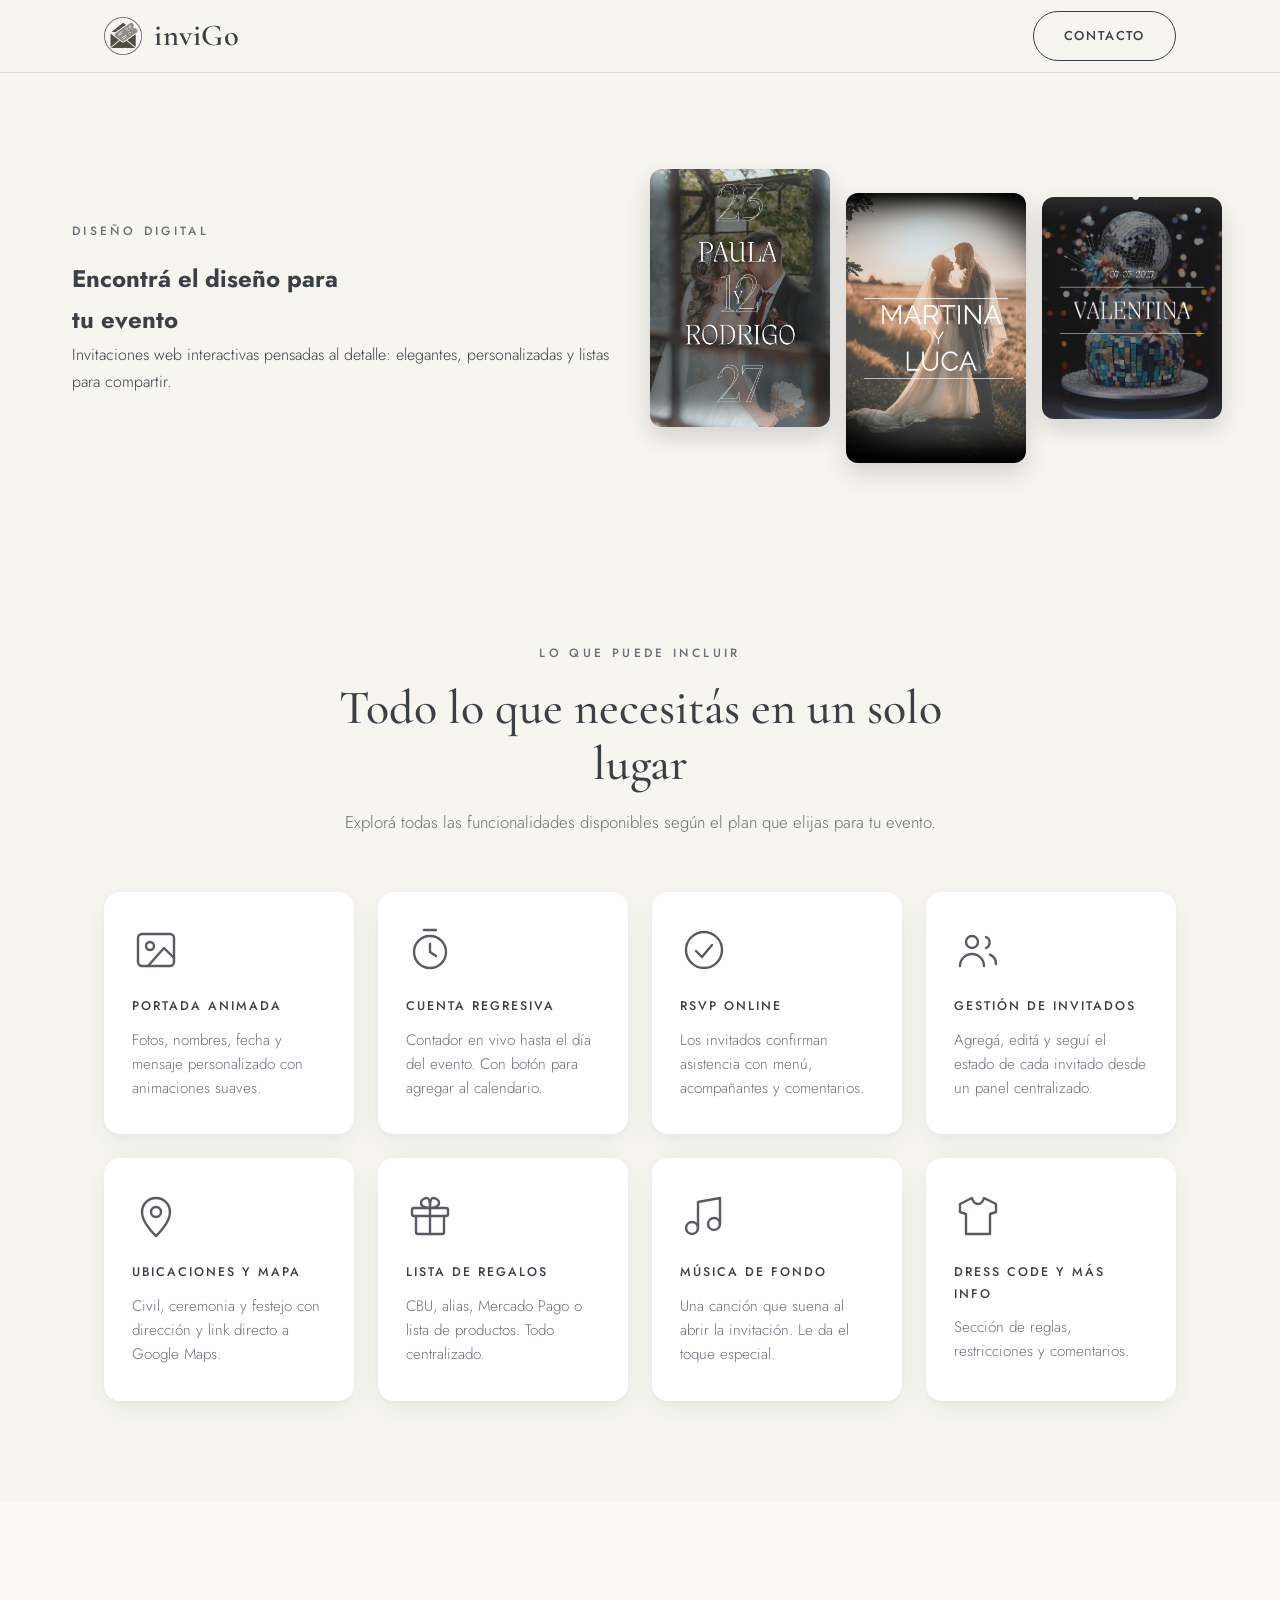
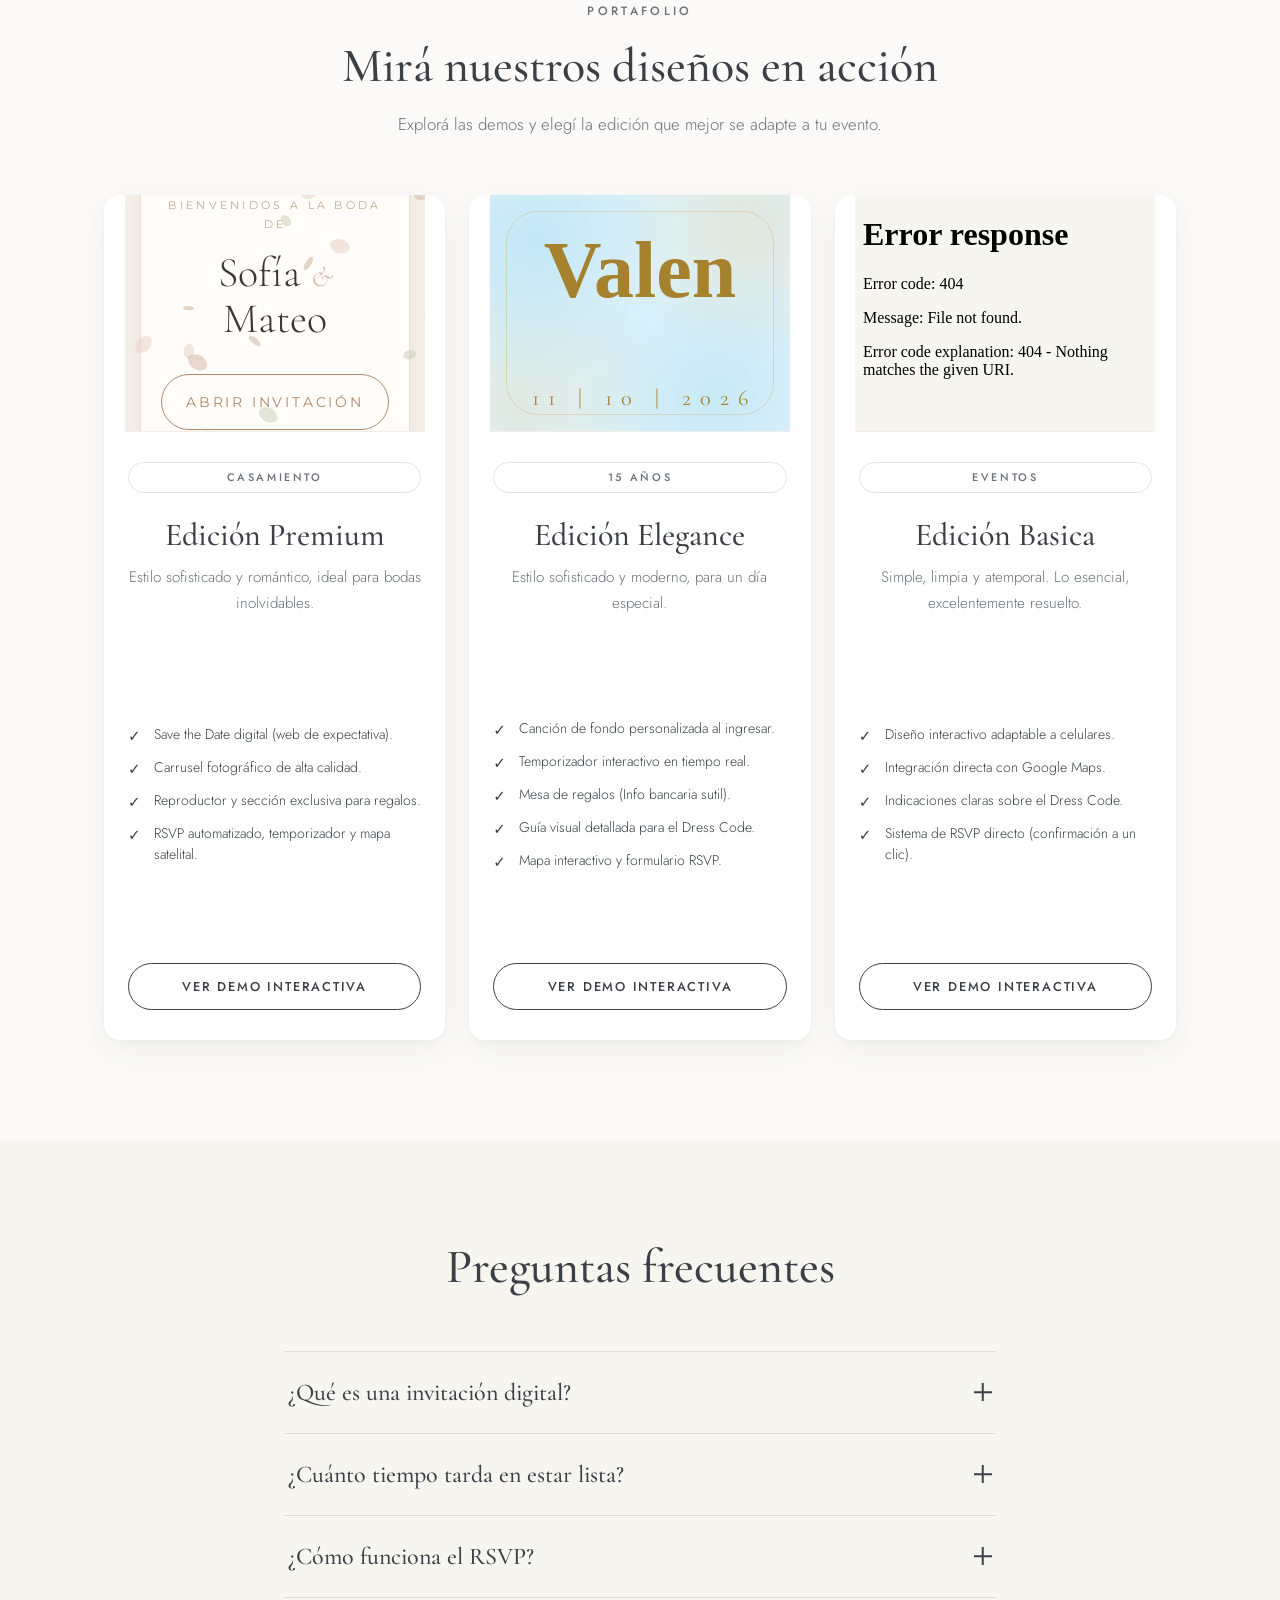
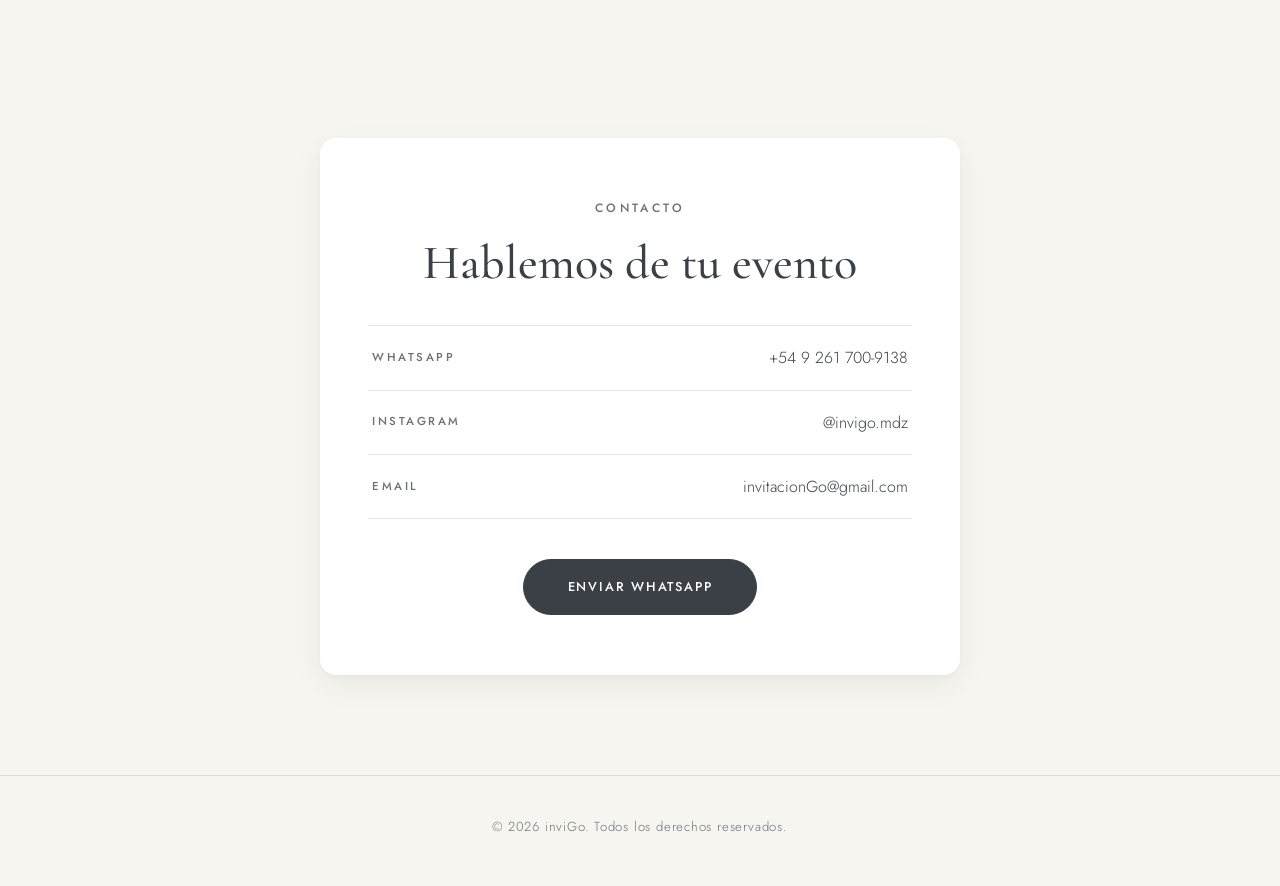
==== commit 21b962ed: "animacion" ====
--- a/index.html
+++ b/index.html
@@ -137,9 +137,9 @@
 
           <!-- DEMO 1 -->
           <article class="card demo demo--visual">
-            <div class="demo_image-container">
-              <img src="captura-premium.jpg" alt="Invitación Premium 15 Años" class="demo_img">
-            </div>
+            <div class="demo_image-container" onclick="abrirDemo('01_casamiento/index.html')">
+  <iframe src="01_casamiento/index.html" class="demo_iframe" tabindex="-1" scrolling="no"></iframe>
+</div>
             <div class="demo_body">
               <span class="demo__tag">CASAMIENTO</span>
               <h3 class="demo__title">Edición Premium</h3>
@@ -156,9 +156,9 @@
 
           <!-- DEMO 2 -->
           <article class="card demo demo--visual">
-            <div class="demo_image-container">
-              <img src="captura-elegance.jpg" alt="Invitación Elegante de 15 Años" class="demo_img">
-            </div>
+            <div class="demo_image-container" onclick="abrirDemo('00_15valen/index.html')">
+  <iframe src="00_15valen/index.html" class="demo_iframe" tabindex="-1" scrolling="no"></iframe>
+</div>
             <div class="demo_body">
               <span class="demo__tag">15 AÑOS</span>
               <h3 class="demo__title">Edición Elegance</h3>
@@ -176,9 +176,9 @@
 
           <!-- DEMO 3 -->
           <article class="card demo demo--visual">
-            <div class="demo_image-container">
-              <img src="captura-Basica.jpg" alt="Invitación Básica" class="demo_img">
-            </div>
+<div class="demo_image-container" onclick="abrirDemo('05_15_base/index.html')">
+  <iframe src="05_15_base/index.html" class="demo_iframe" tabindex="-1" scrolling="no"></iframe>
+</div>
             <div class="demo_body">
               <span class="demo__tag">EVENTOS</span>
               <h3 class="demo__title">Edición Basica</h3>
@@ -190,7 +190,7 @@
                 <li>Sistema de RSVP directo (confirmación a un clic).</li>
               </ul>
               <!-- Si tenés un link para la demo básica, ponelo acá en el onclick -->
-              <button onclick="abrirDemo('#')" class="btn btn--outline">Ver demo interactiva</button>
+              <button onclick="abrirDemo('05_15 base/index.html')" class="btn btn--outline">Ver demo interactiva</button>
             </div>
           </article>
 
--- a/styles.css
+++ b/styles.css
@@ -634,4 +634,31 @@
   color: var(--accent); /* Tu color tierra */
   font-size: 15px;
   font-weight: bold;
+}
+/* 1. Contenedor de la ventanita */
+.demo_image-container {
+  height: 340px; /* Un poco más alto para lucir la animación de inicio */
+  overflow: hidden;
+  border-bottom: 1px solid rgba(176, 137, 104, 0.15);
+  position: relative;
+  cursor: pointer; /* Transforma el cursor en la "manito" indicando que se puede tocar */
+}
+
+/* 2. El iframe que carga la tarjeta viva */
+.demo_iframe {
+  width: 100%;
+  height: 100%;
+  border: none;
+  pointer-events: none; /* LA CLAVE: Desactiva los clicks adentro del iframe */
+  background: var(--bg); /* Fondo por si tarda un segundo en cargar */
+}
+
+/* 3. Efecto interactivo para toda la tarjeta (Opcional pero muy profesional) */
+.card.demo {
+  transition: transform 0.3s ease, box-shadow 0.3s ease;
+}
+
+.card.demo:hover {
+  transform: translateY(-5px); /* Se levanta un poquito al pasar el mouse */
+  box-shadow: 0 15px 35px -10px rgba(120, 90, 60, 0.25);
 }
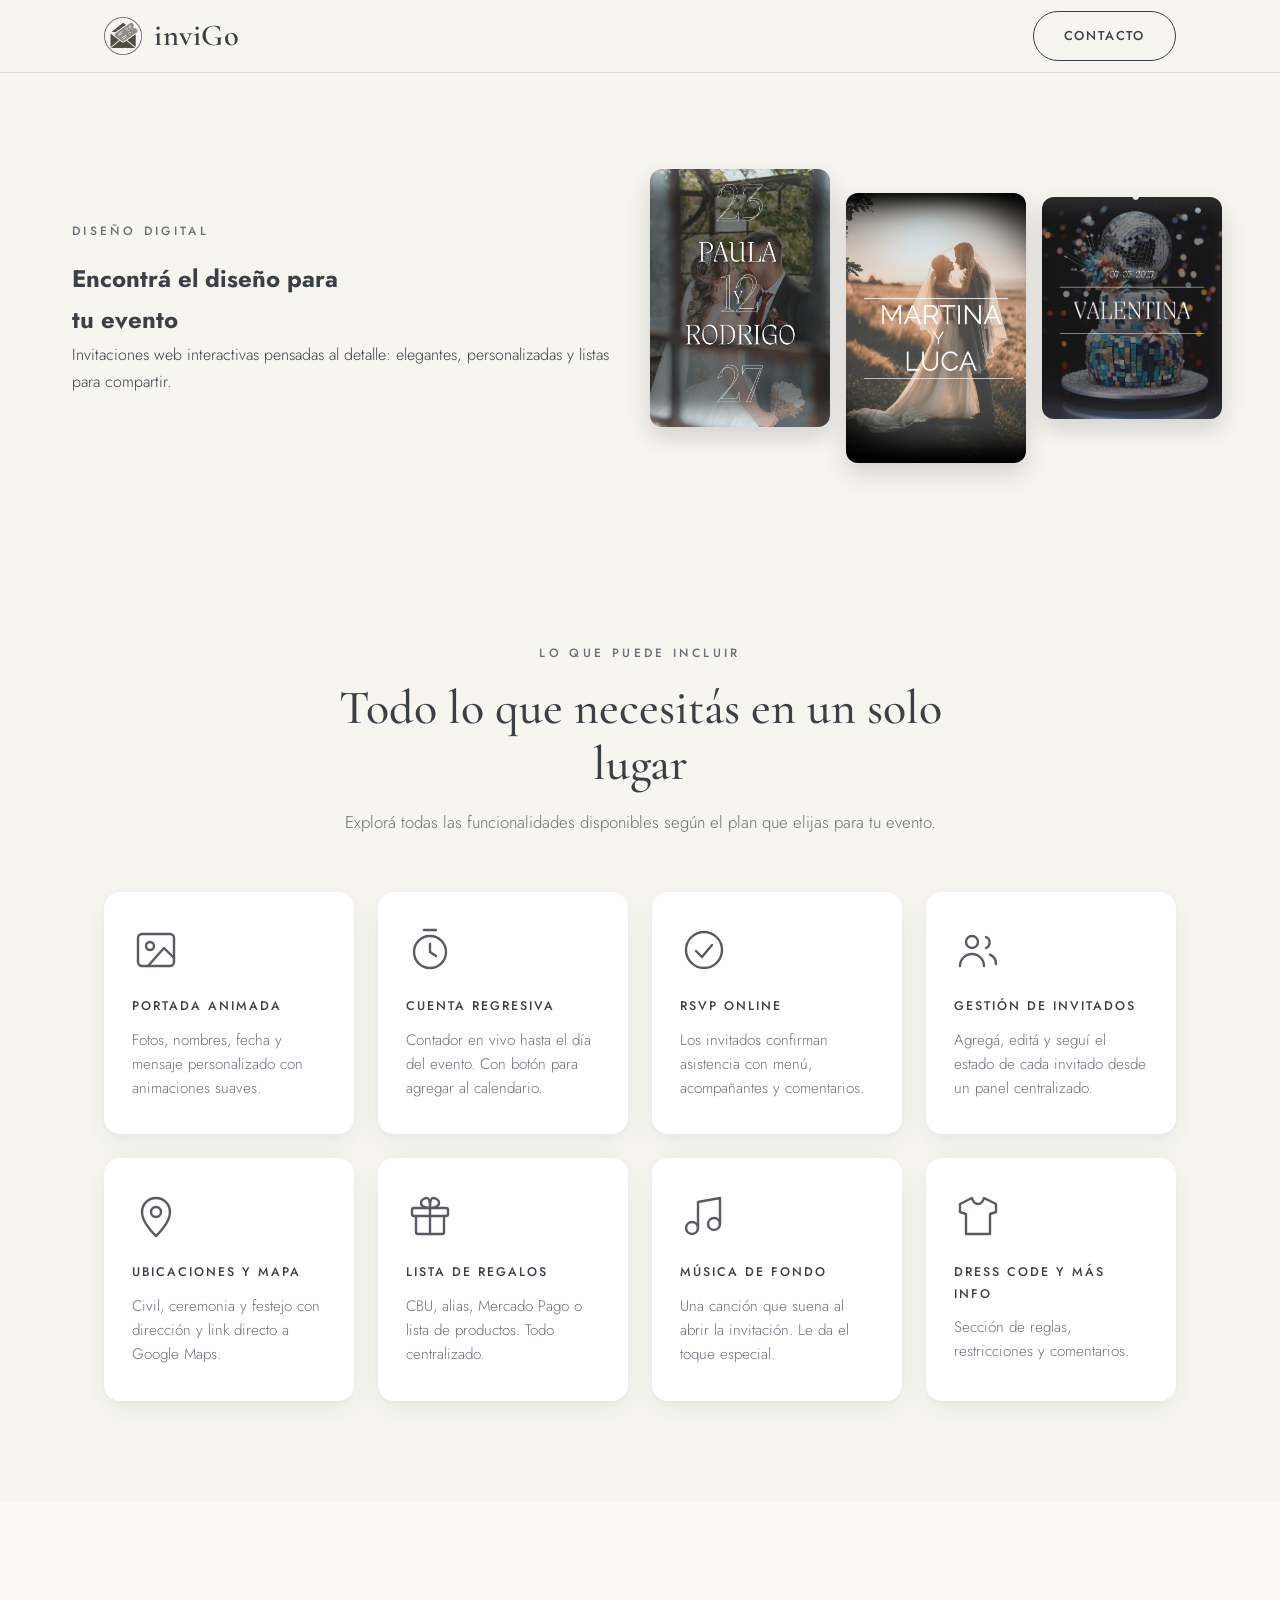
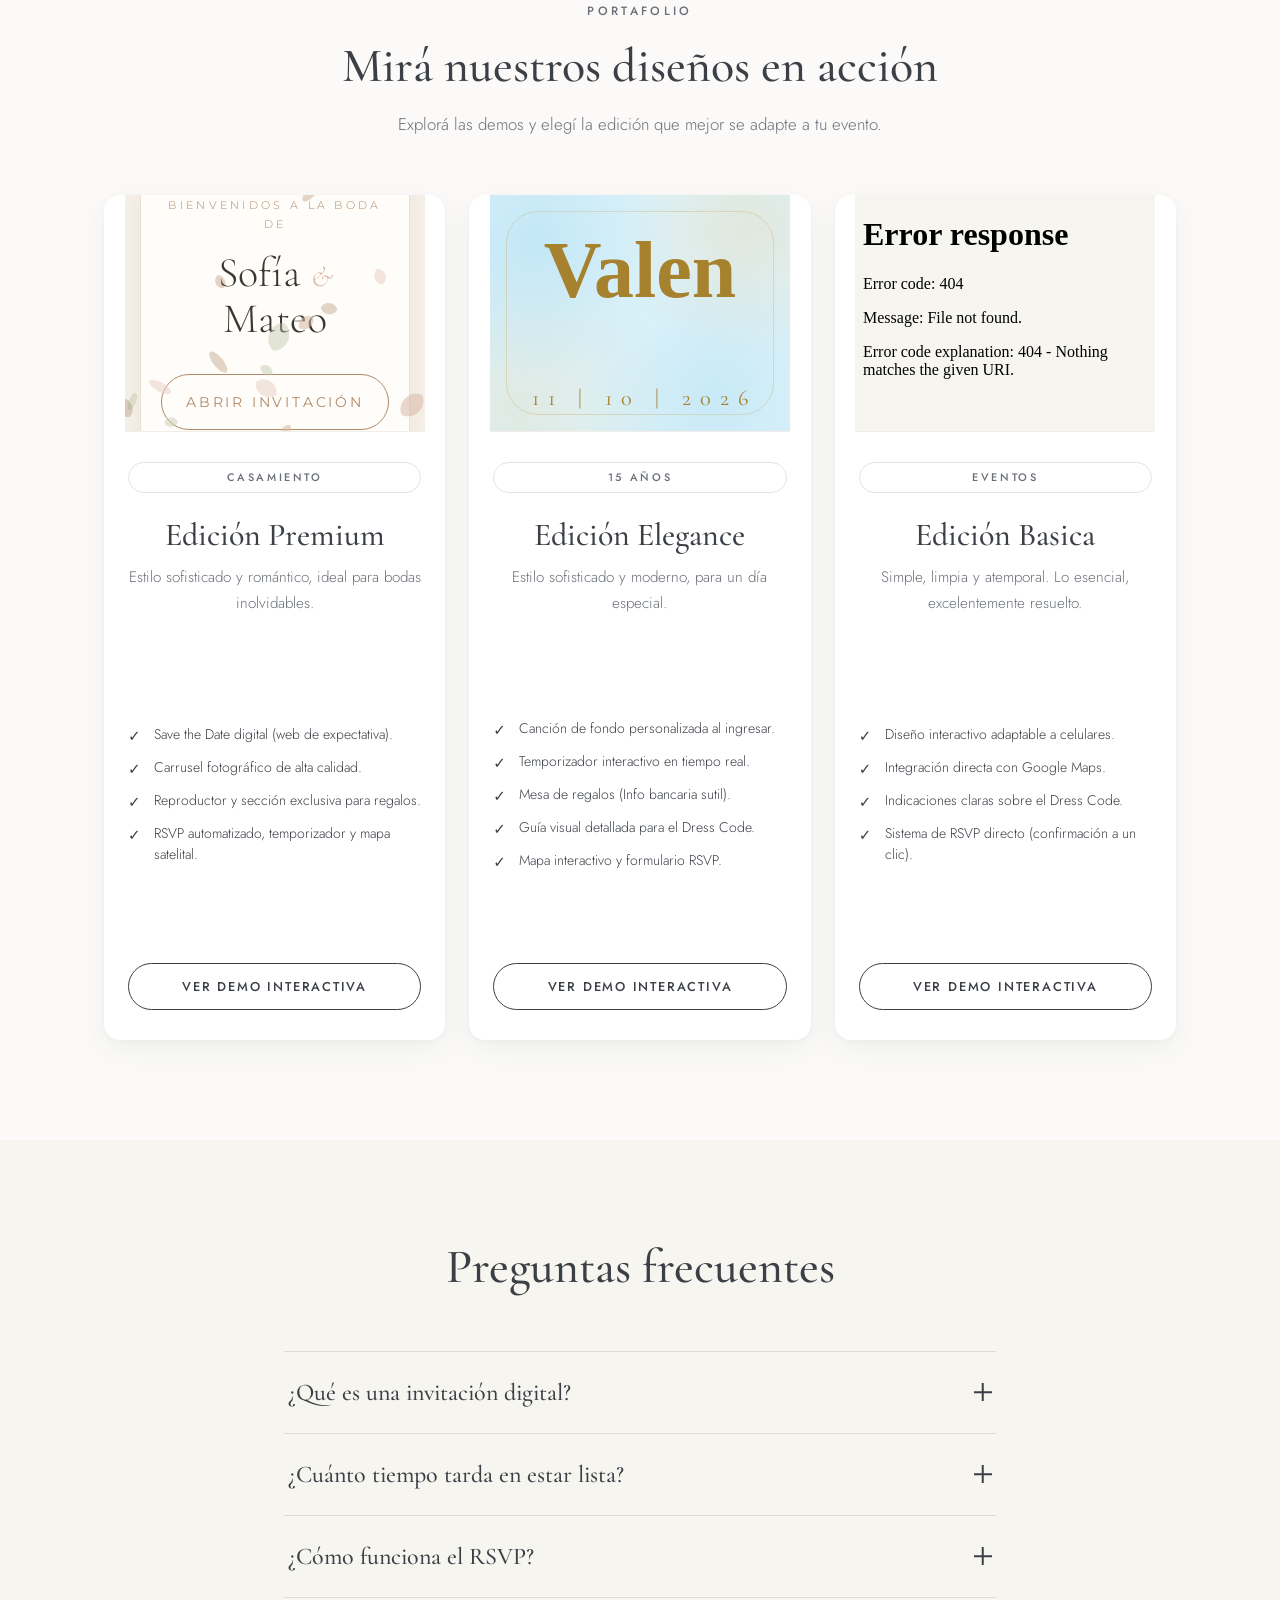
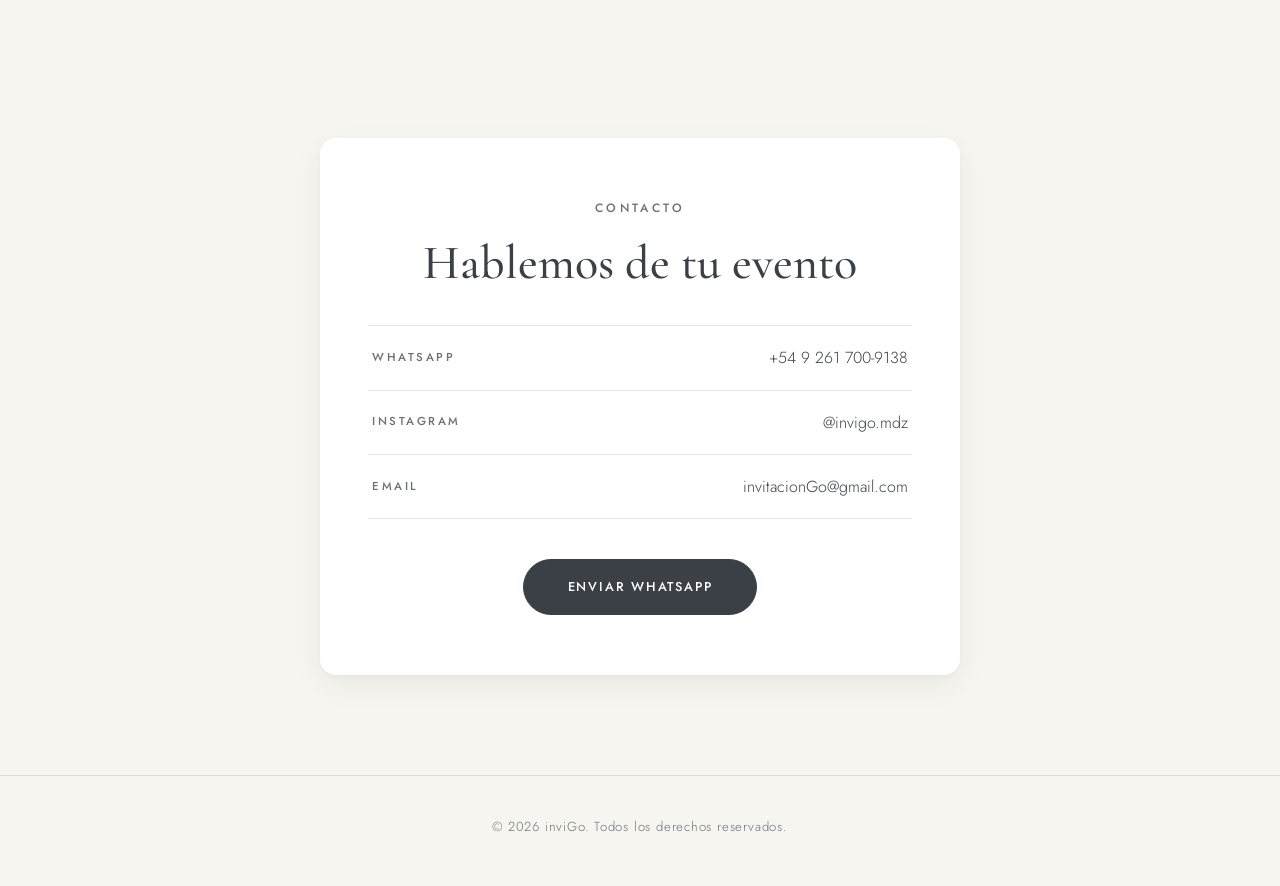
==== commit 5e9396f0: "basica" ====
--- a/index.html
+++ b/index.html
@@ -176,8 +176,8 @@
 
           <!-- DEMO 3 -->
           <article class="card demo demo--visual">
-<div class="demo_image-container" onclick="abrirDemo('05_15_base/index.html')">
-  <iframe src="05_15_base/index.html" class="demo_iframe" tabindex="-1" scrolling="no"></iframe>
+<div class="demo_image-container" onclick="abrirDemo('basica/index.html')">
+  <iframe src="basica/index.html" class="demo_iframe" tabindex="-1" scrolling="no"></iframe>
 </div>
             <div class="demo_body">
               <span class="demo__tag">EVENTOS</span>
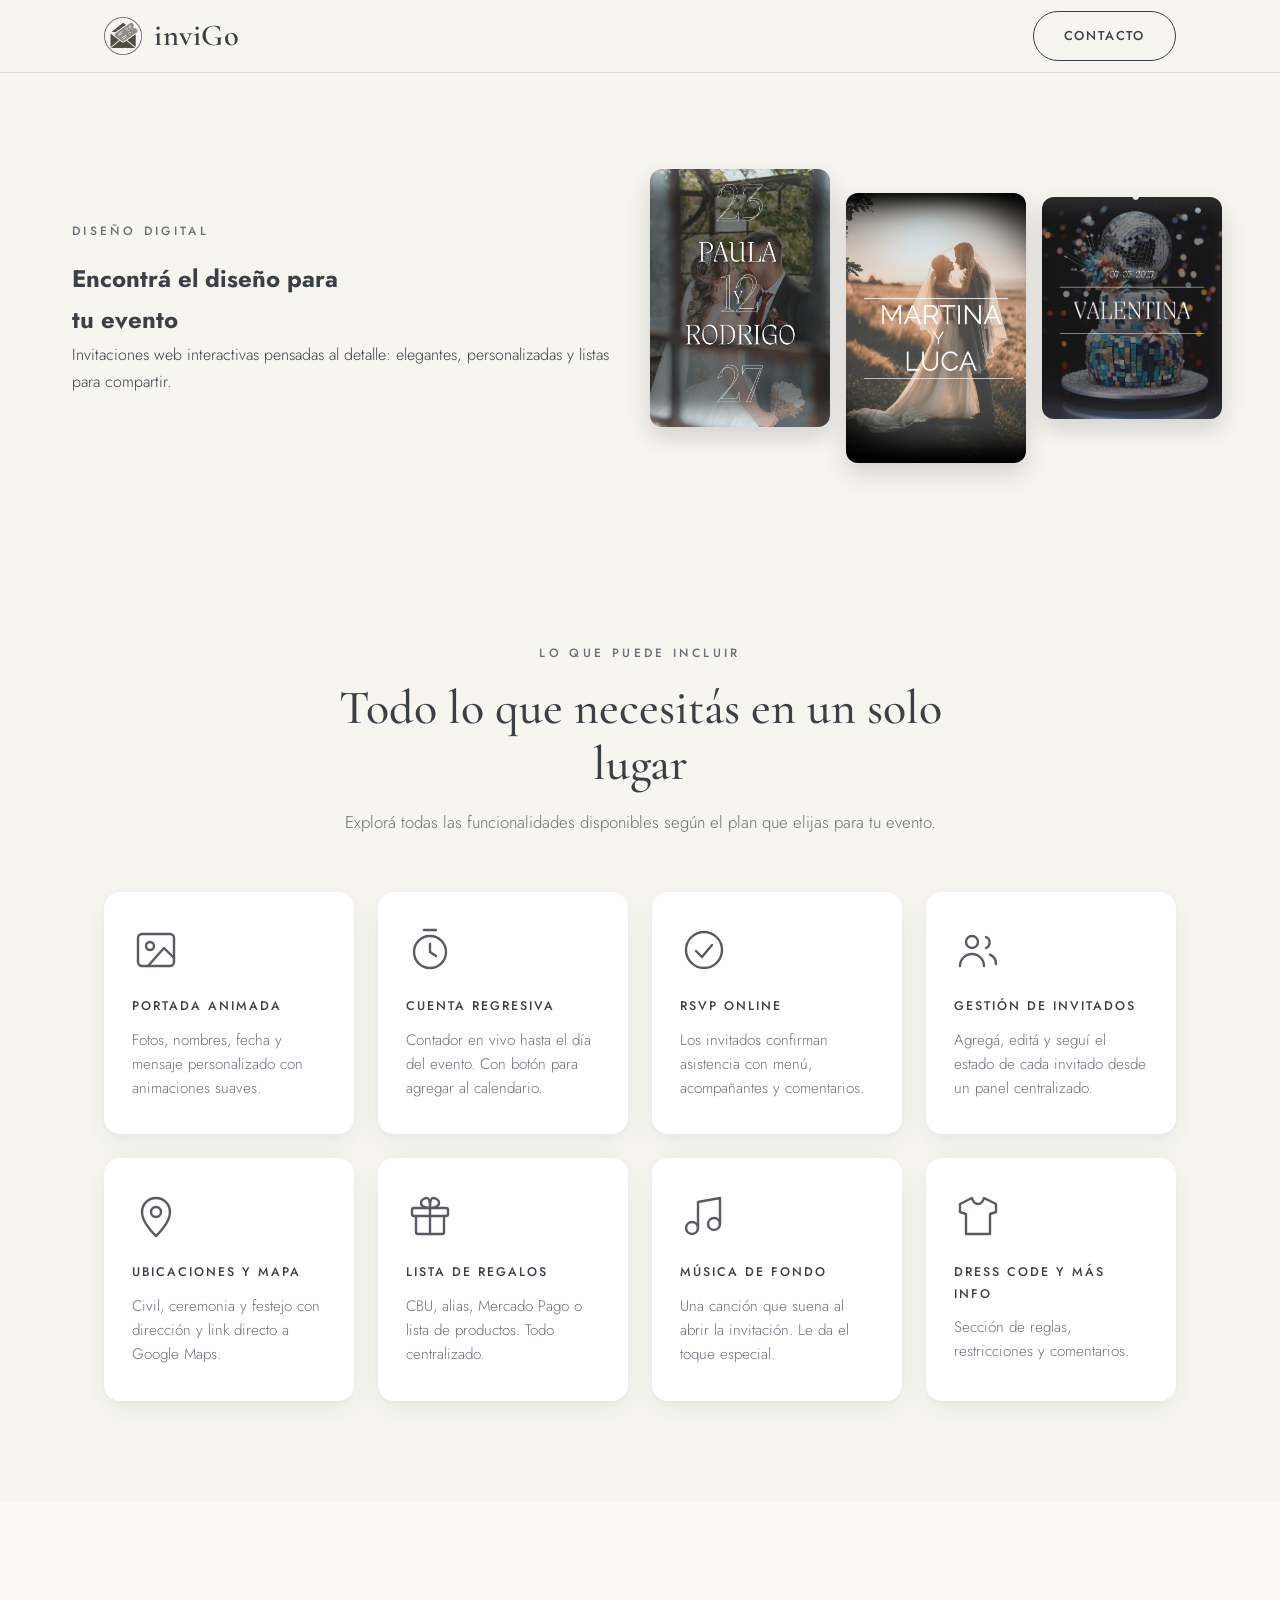
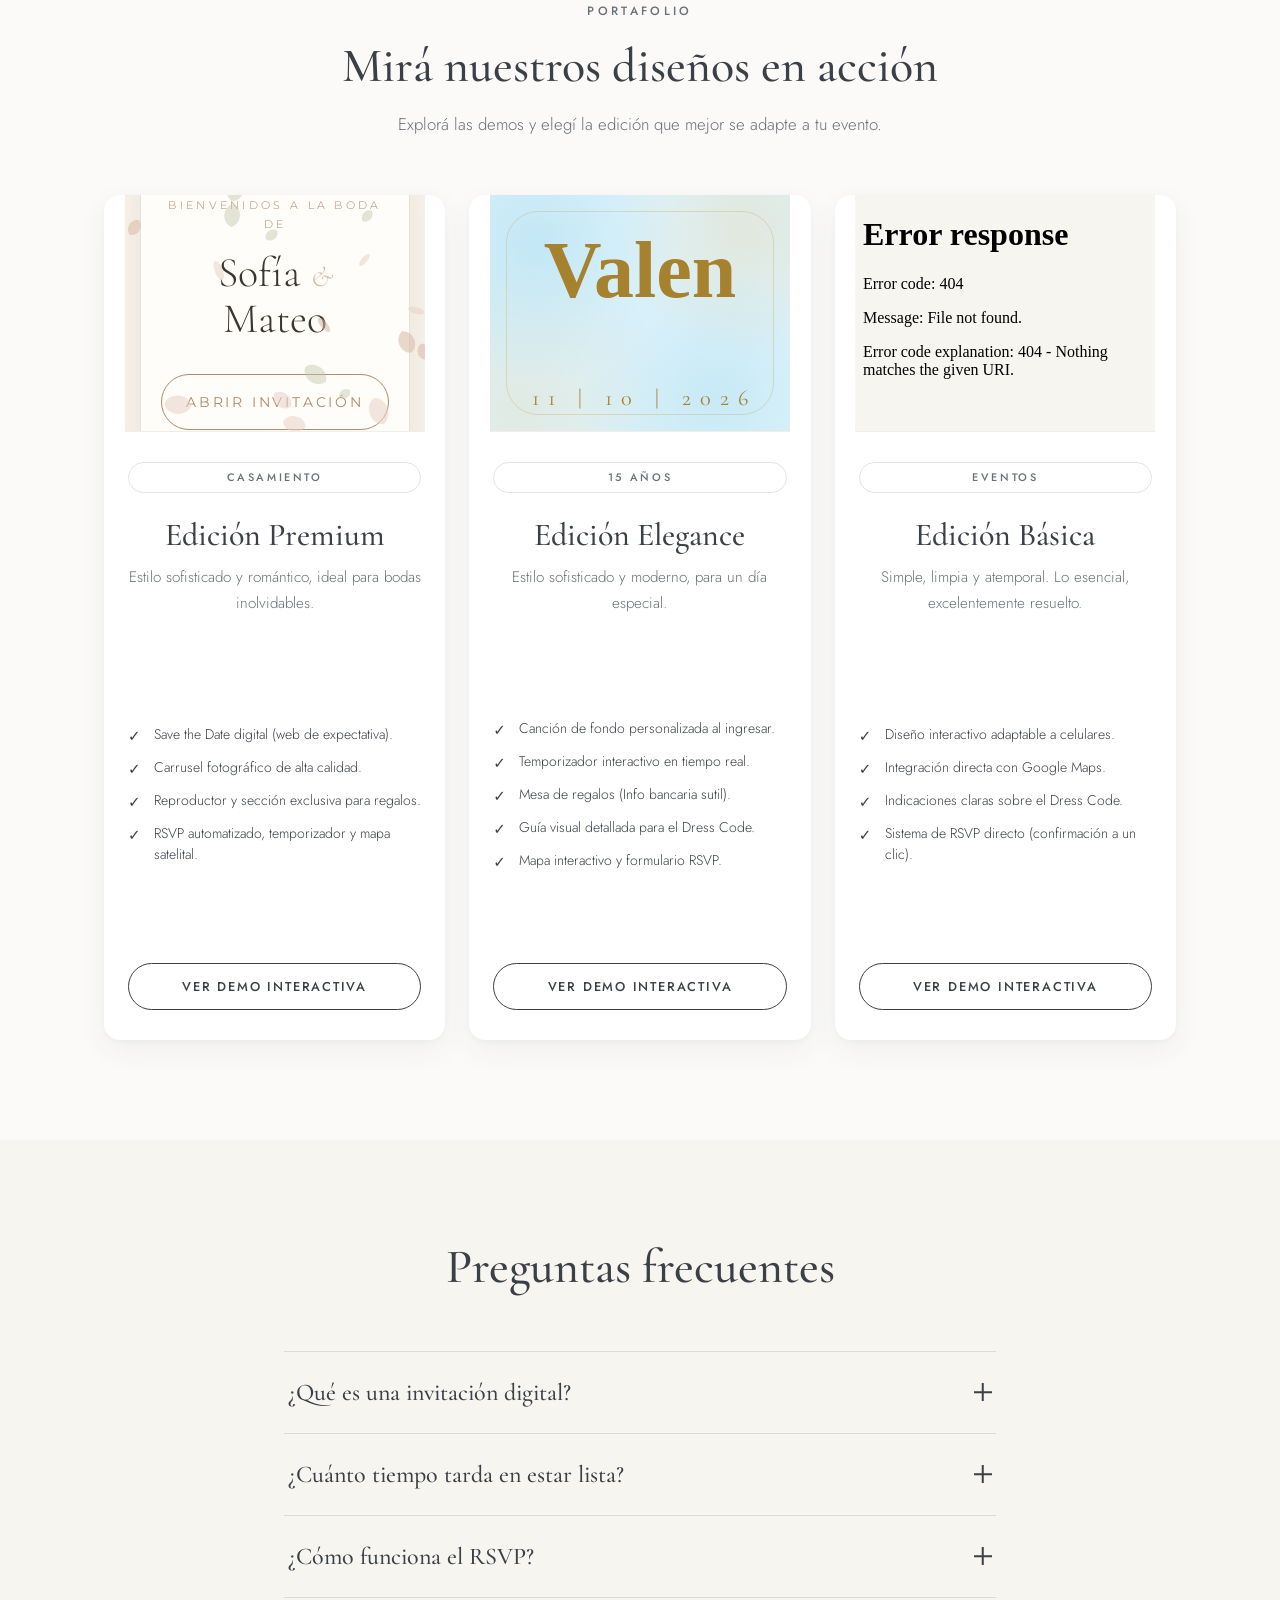
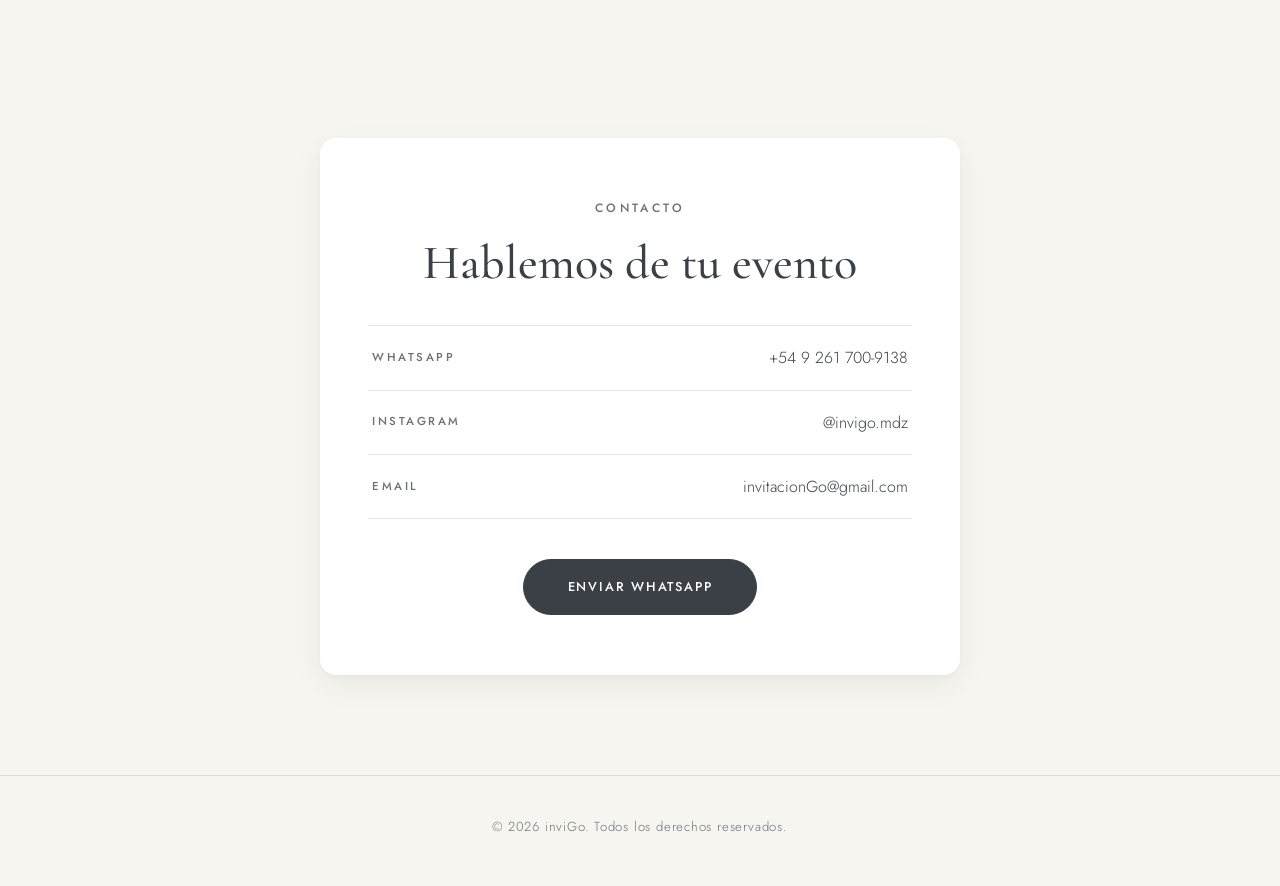
==== commit 62c14319: "animacion demo" ====
--- a/index.html
+++ b/index.html
@@ -176,12 +176,12 @@
 
           <!-- DEMO 3 -->
           <article class="card demo demo--visual">
-<div class="demo_image-container" onclick="abrirDemo('basica/index.html')">
-  <iframe src="basica/index.html" class="demo_iframe" tabindex="-1" scrolling="no"></iframe>
-</div>
+            <div class="demo_image-container" onclick="abrirDemo('demo_basica/index.html')">
+              <iframe src="demo_basica/index.html" class="demo_iframe" tabindex="-1" scrolling="no"></iframe>
+            </div>
             <div class="demo_body">
               <span class="demo__tag">EVENTOS</span>
-              <h3 class="demo__title">Edición Basica</h3>
+              <h3 class="demo__title">Edición Básica</h3>
               <p class="demo__text">Simple, limpia y atemporal. Lo esencial, excelentemente resuelto.</p>
               <ul class="features-list">
                 <li>Diseño interactivo adaptable a celulares.</li>
@@ -189,8 +189,7 @@
                 <li>Indicaciones claras sobre el Dress Code.</li>
                 <li>Sistema de RSVP directo (confirmación a un clic).</li>
               </ul>
-              <!-- Si tenés un link para la demo básica, ponelo acá en el onclick -->
-              <button onclick="abrirDemo('05_15 base/index.html')" class="btn btn--outline">Ver demo interactiva</button>
+              <button onclick="abrirDemo('demo_basica/index.html')" class="btn btn--outline">Ver demo interactiva</button>
             </div>
           </article>
 
--- a/styles.css
+++ b/styles.css
@@ -649,8 +649,8 @@
   width: 100%;
   height: 100%;
   border: none;
-  pointer-events: none; /* LA CLAVE: Desactiva los clicks adentro del iframe */
-  background: var(--bg); /* Fondo por si tarda un segundo en cargar */
+  pointer-events: none;
+  background: var(--bg);
 }
 
 /* 3. Efecto interactivo para toda la tarjeta (Opcional pero muy profesional) */
@@ -661,4 +661,4 @@
 .card.demo:hover {
   transform: translateY(-5px); /* Se levanta un poquito al pasar el mouse */
   box-shadow: 0 15px 35px -10px rgba(120, 90, 60, 0.25);
-}+}
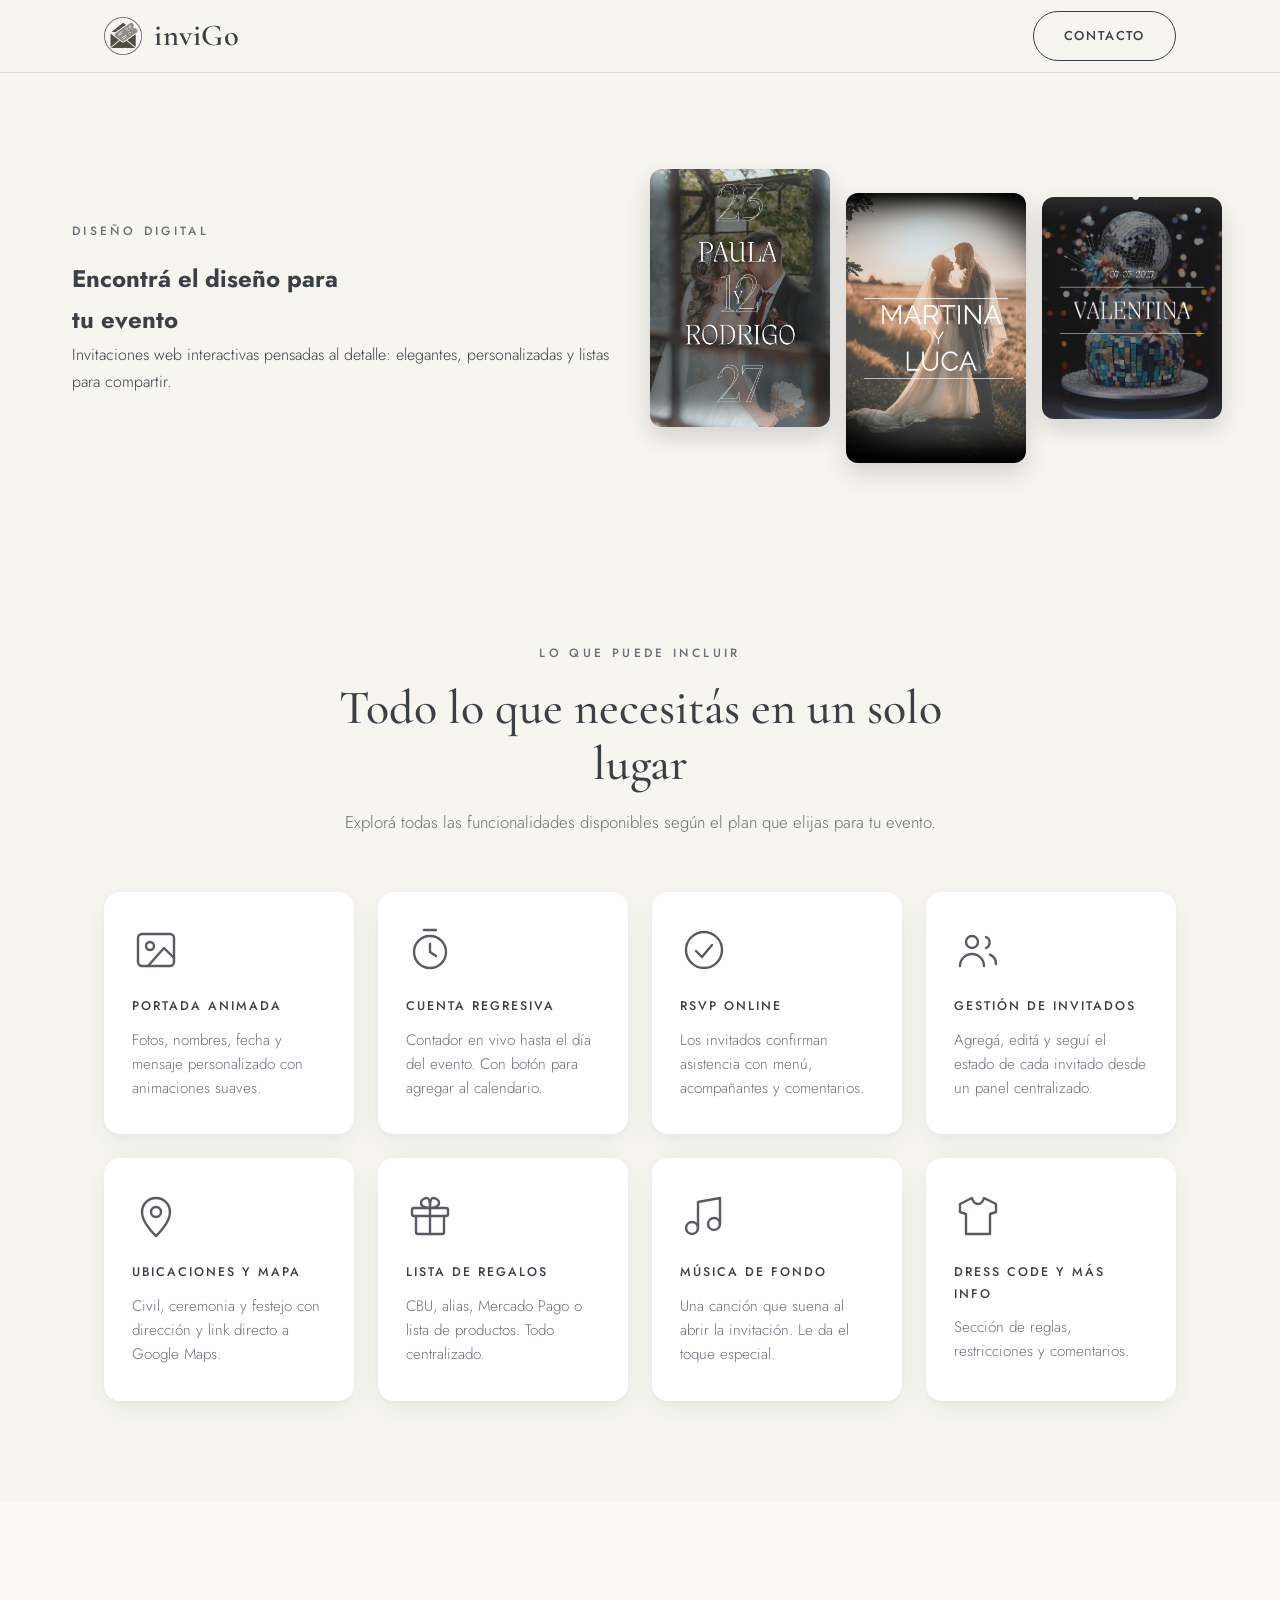
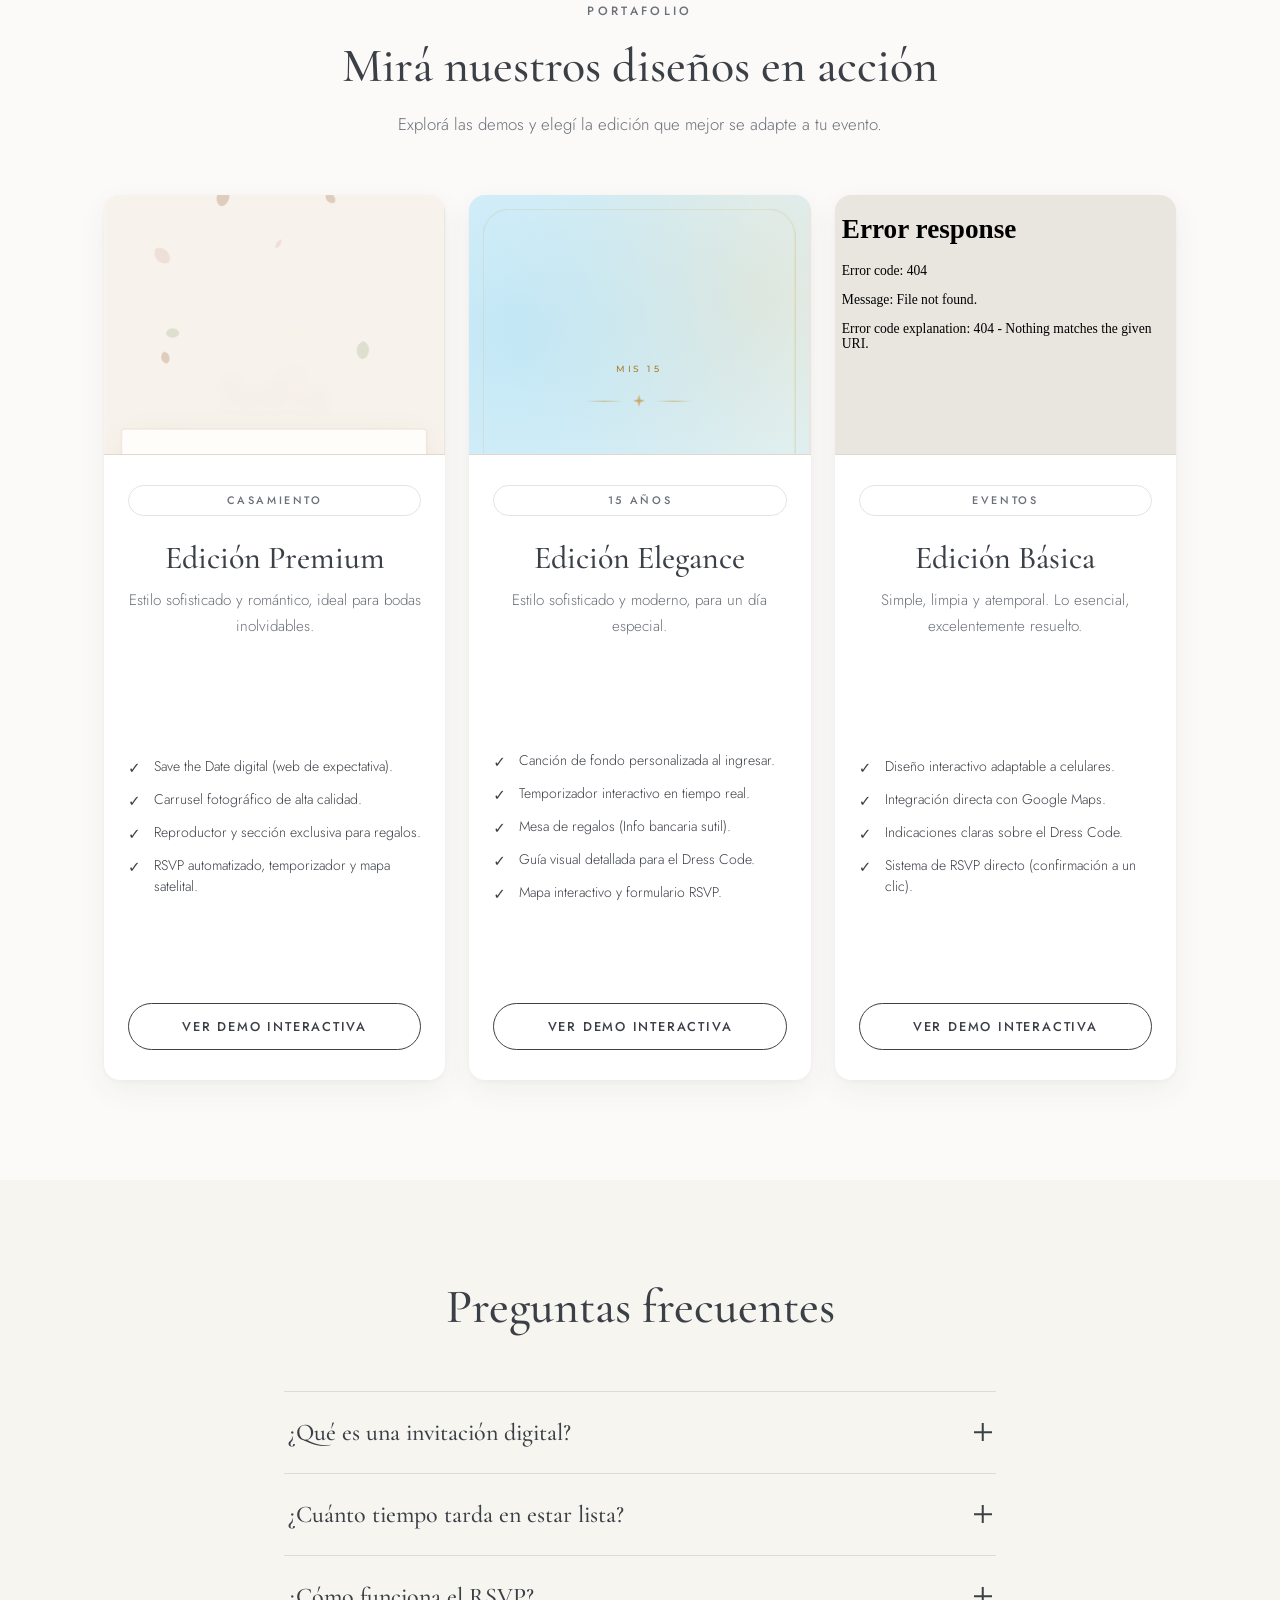
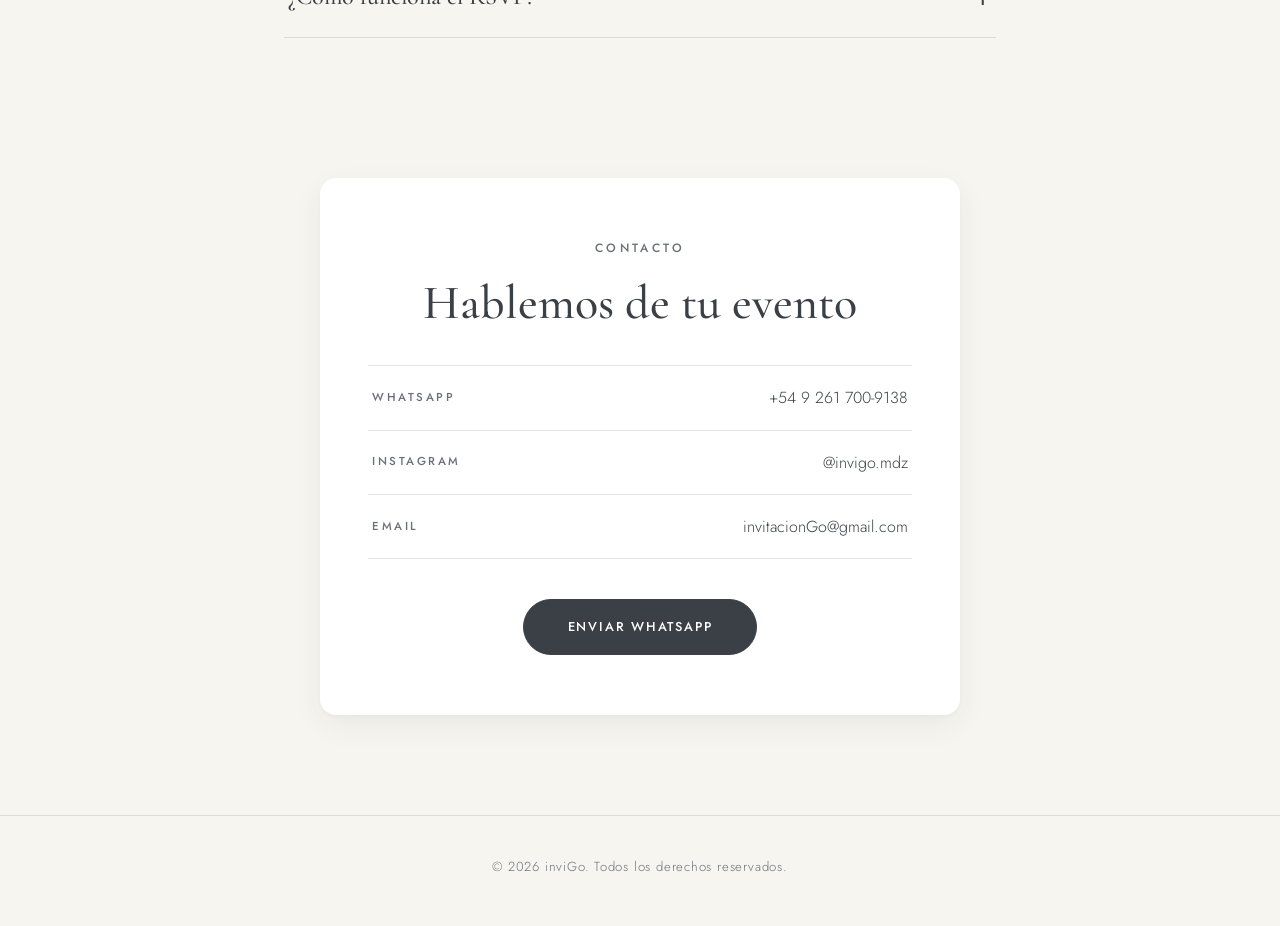
==== commit 769de883: "cambio final" ====
--- a/index.html
+++ b/index.html
@@ -176,8 +176,8 @@
 
           <!-- DEMO 3 -->
           <article class="card demo demo--visual">
-            <div class="demo_image-container" onclick="abrirDemo('demo_basica/index.html')">
-              <iframe src="demo_basica/index.html" class="demo_iframe" tabindex="-1" scrolling="no"></iframe>
+            <div class="demo_image-container" onclick="abrirDemo('basica/index.html')">
+              <iframe src="basica/index.html" class="demo_iframe" tabindex="-1" scrolling="no"></iframe>
             </div>
             <div class="demo_body">
               <span class="demo__tag">EVENTOS</span>
@@ -189,7 +189,7 @@
                 <li>Indicaciones claras sobre el Dress Code.</li>
                 <li>Sistema de RSVP directo (confirmación a un clic).</li>
               </ul>
-              <button onclick="abrirDemo('demo_basica/index.html')" class="btn btn--outline">Ver demo interactiva</button>
+              <button onclick="abrirDemo('basica/index.html')" class="btn btn--outline">Ver demo interactiva</button>
             </div>
           </article>
 
--- a/styles.css
+++ b/styles.css
@@ -637,20 +637,23 @@
 }
 /* 1. Contenedor de la ventanita */
 .demo_image-container {
-  height: 340px; /* Un poco más alto para lucir la animación de inicio */
+  width: 100%;
+  height: 380px; 
   overflow: hidden;
   border-bottom: 1px solid rgba(176, 137, 104, 0.15);
   position: relative;
-  cursor: pointer; /* Transforma el cursor en la "manito" indicando que se puede tocar */
-}
-
-/* 2. El iframe que carga la tarjeta viva */
+  cursor: pointer; 
+  background: #E8E6DF; /* Color de fondo por si tarda en cargar */
+}
+
+/* 2. El iframe actuando como un celular real y achicándose */
 .demo_iframe {
-  width: 100%;
-  height: 100%;
+  width: 400px;   /* Ancho de un celular moderno */
+  height: 800px;  /* Alto de un celular moderno */
   border: none;
   pointer-events: none;
-  background: var(--bg);
+  transform: scale(0.85); /* Achicamos la "pantalla" al 85% para que encaje en tu tarjeta */
+  transform-origin: top left;
 }
 
 /* 3. Efecto interactivo para toda la tarjeta (Opcional pero muy profesional) */
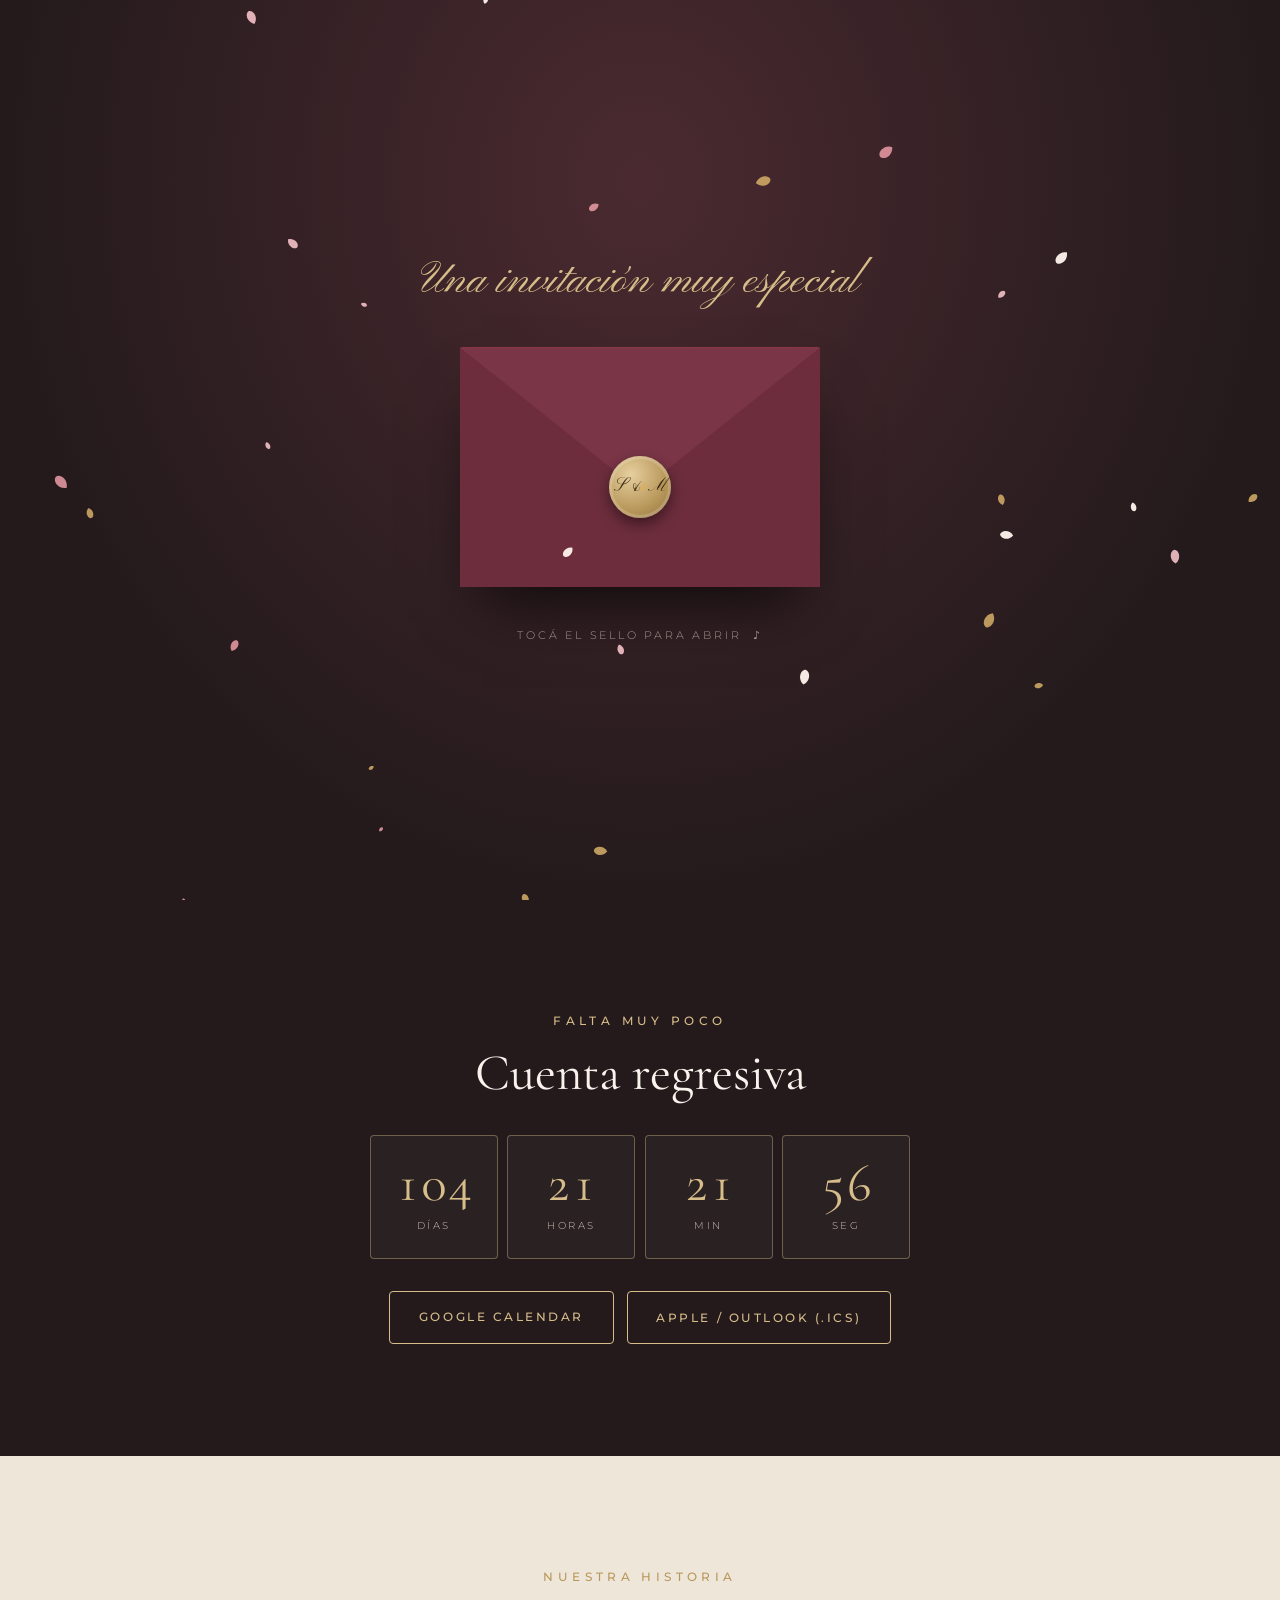
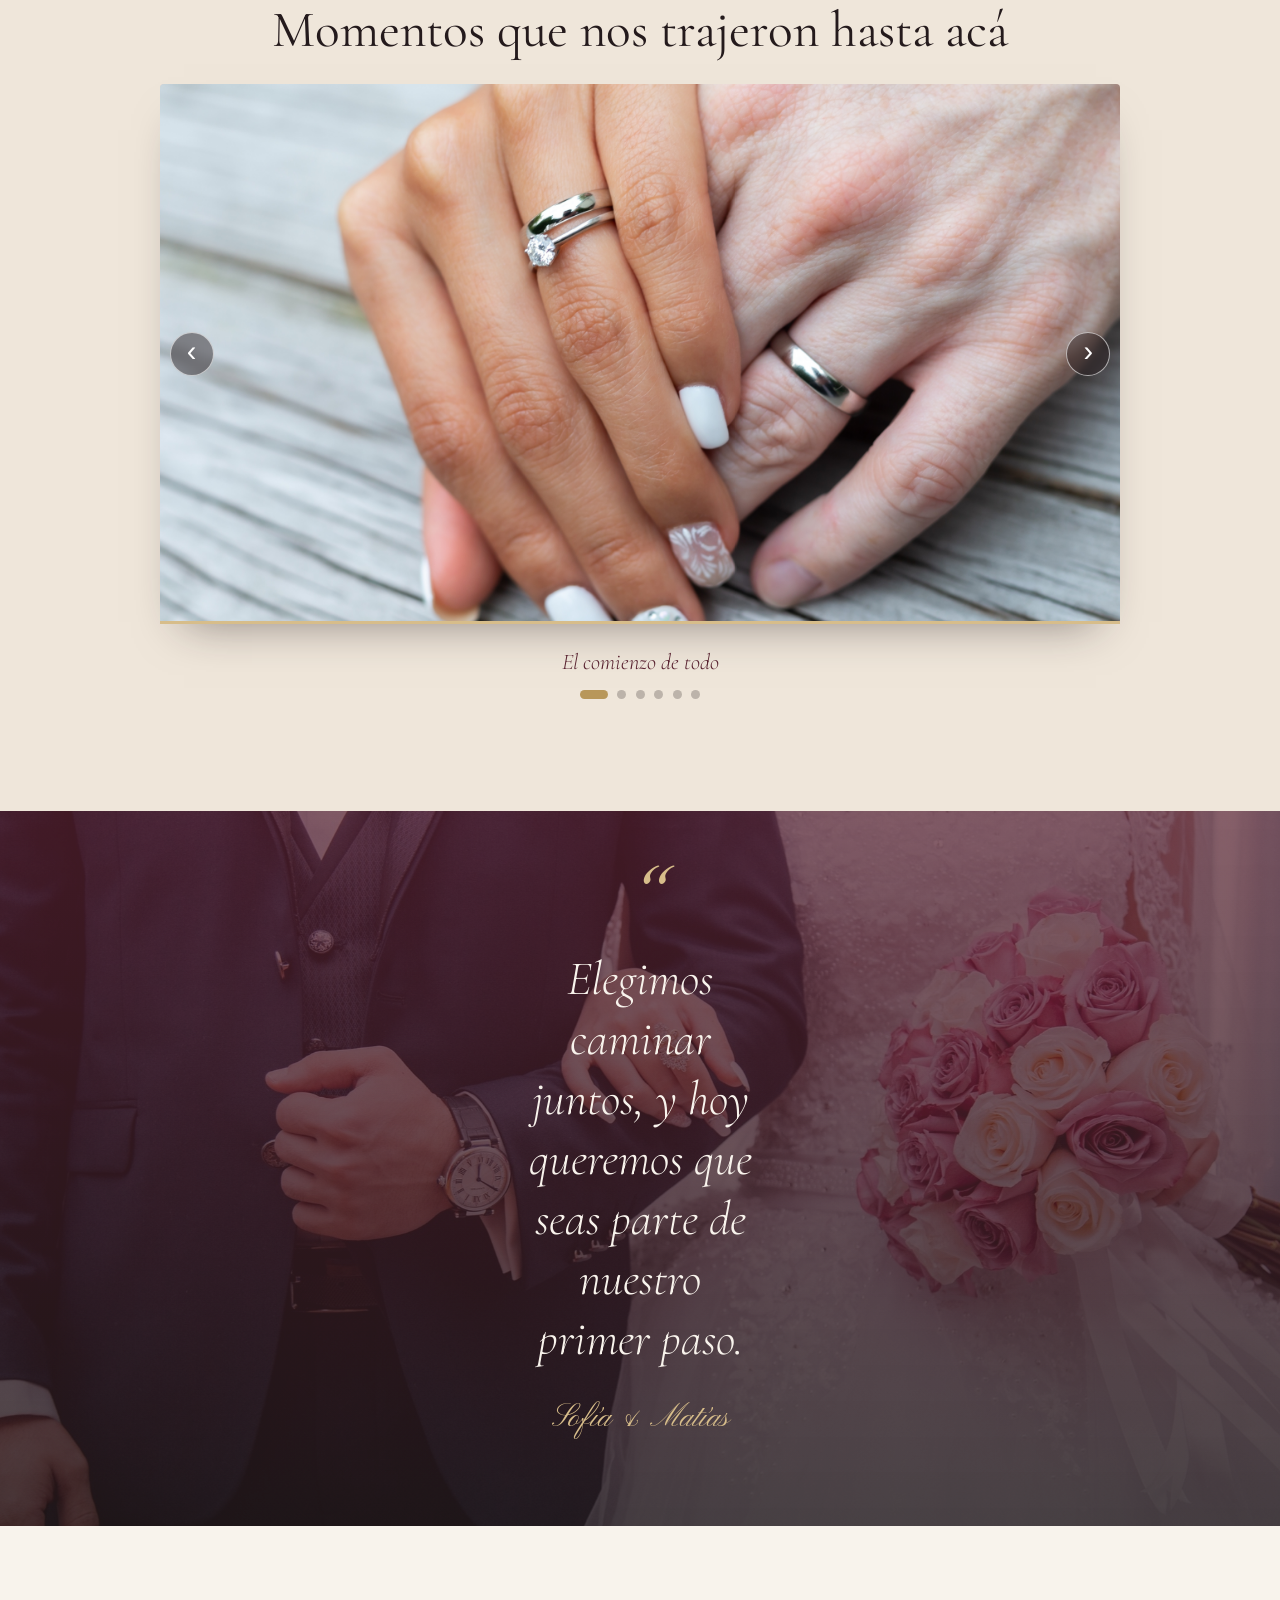
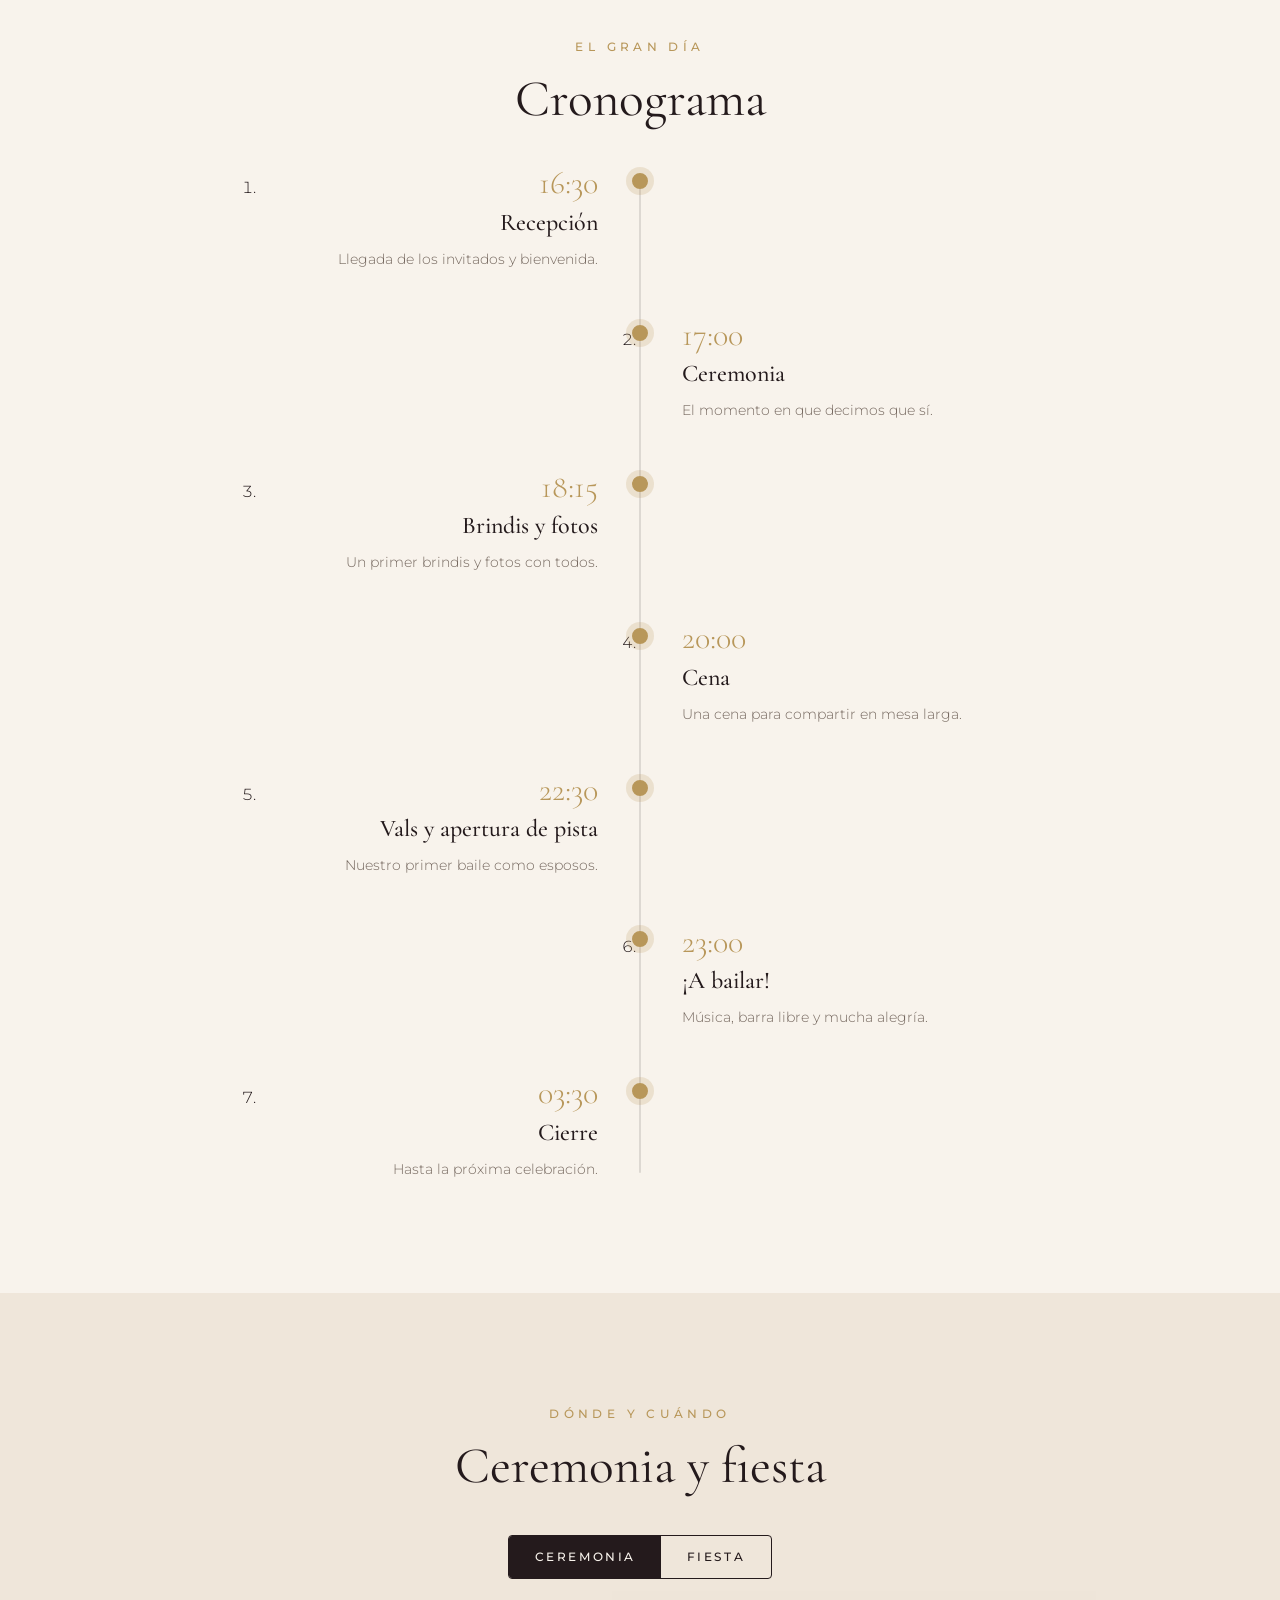
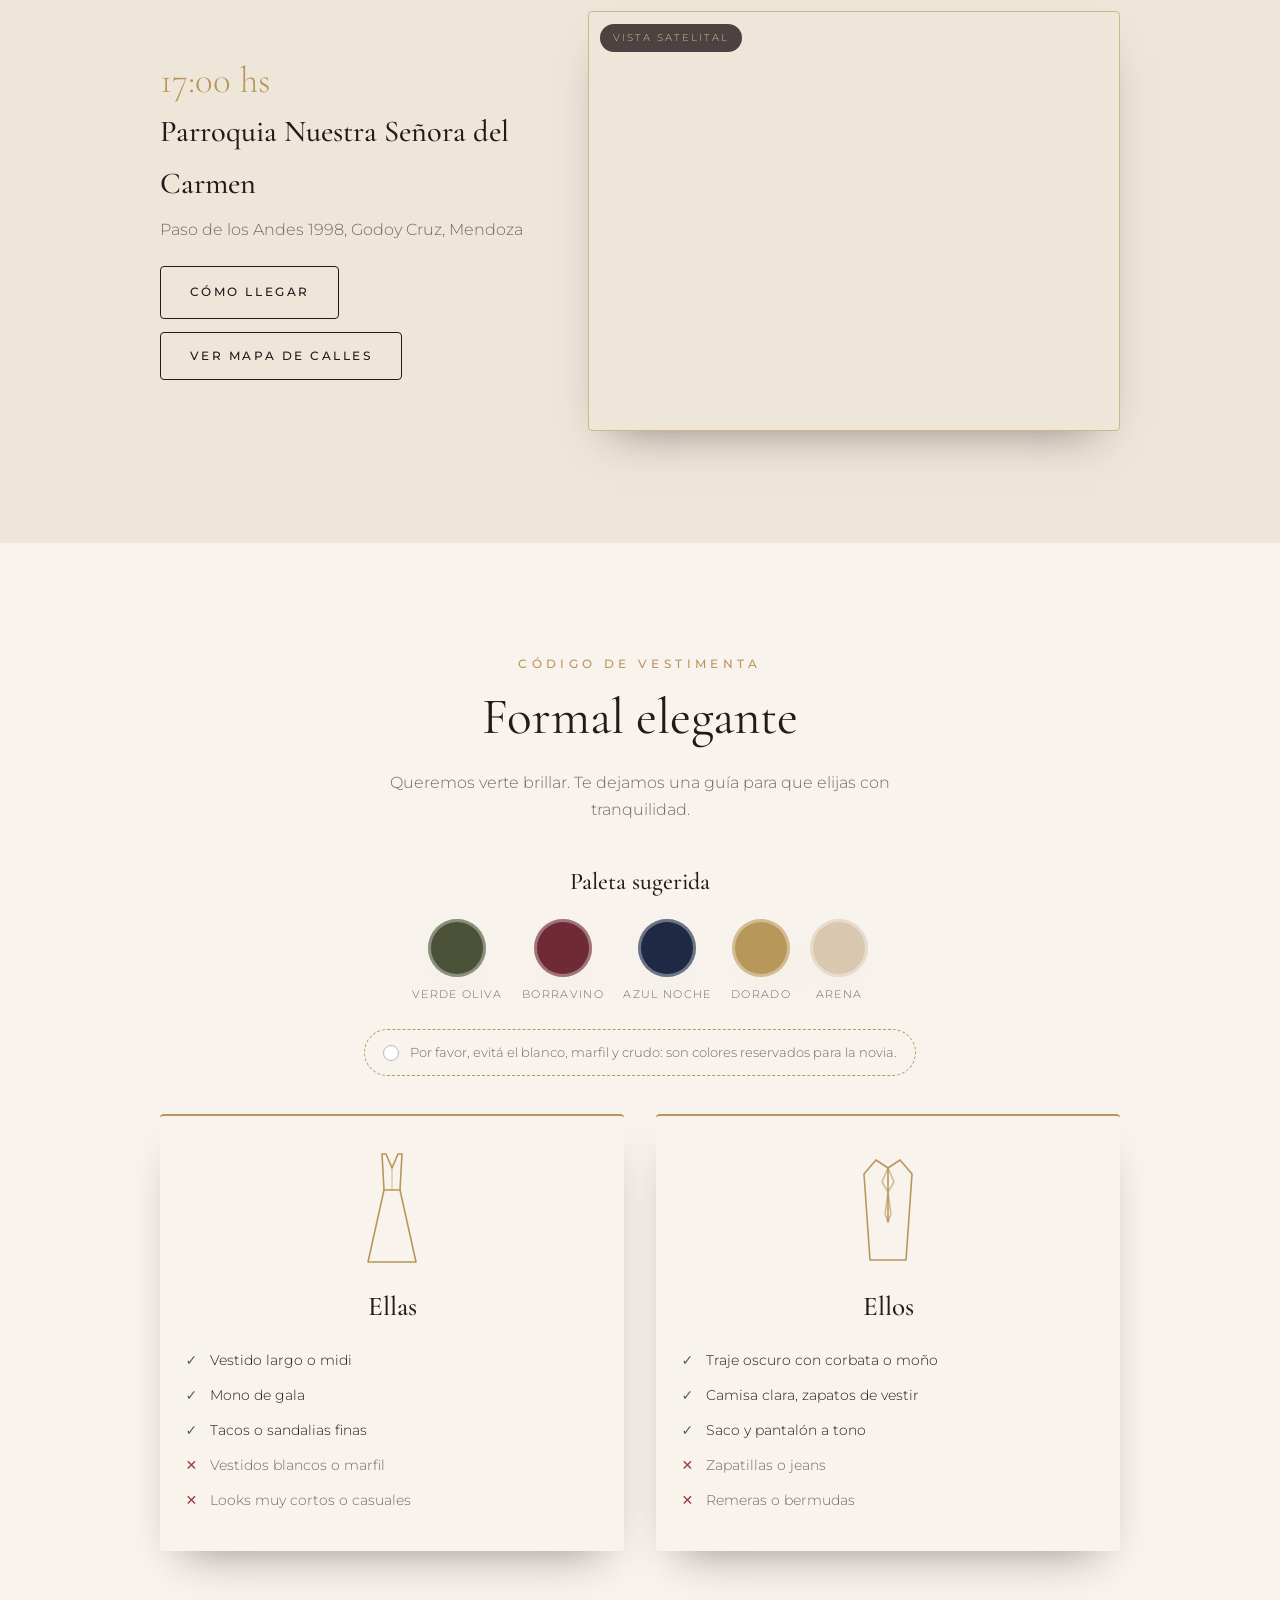
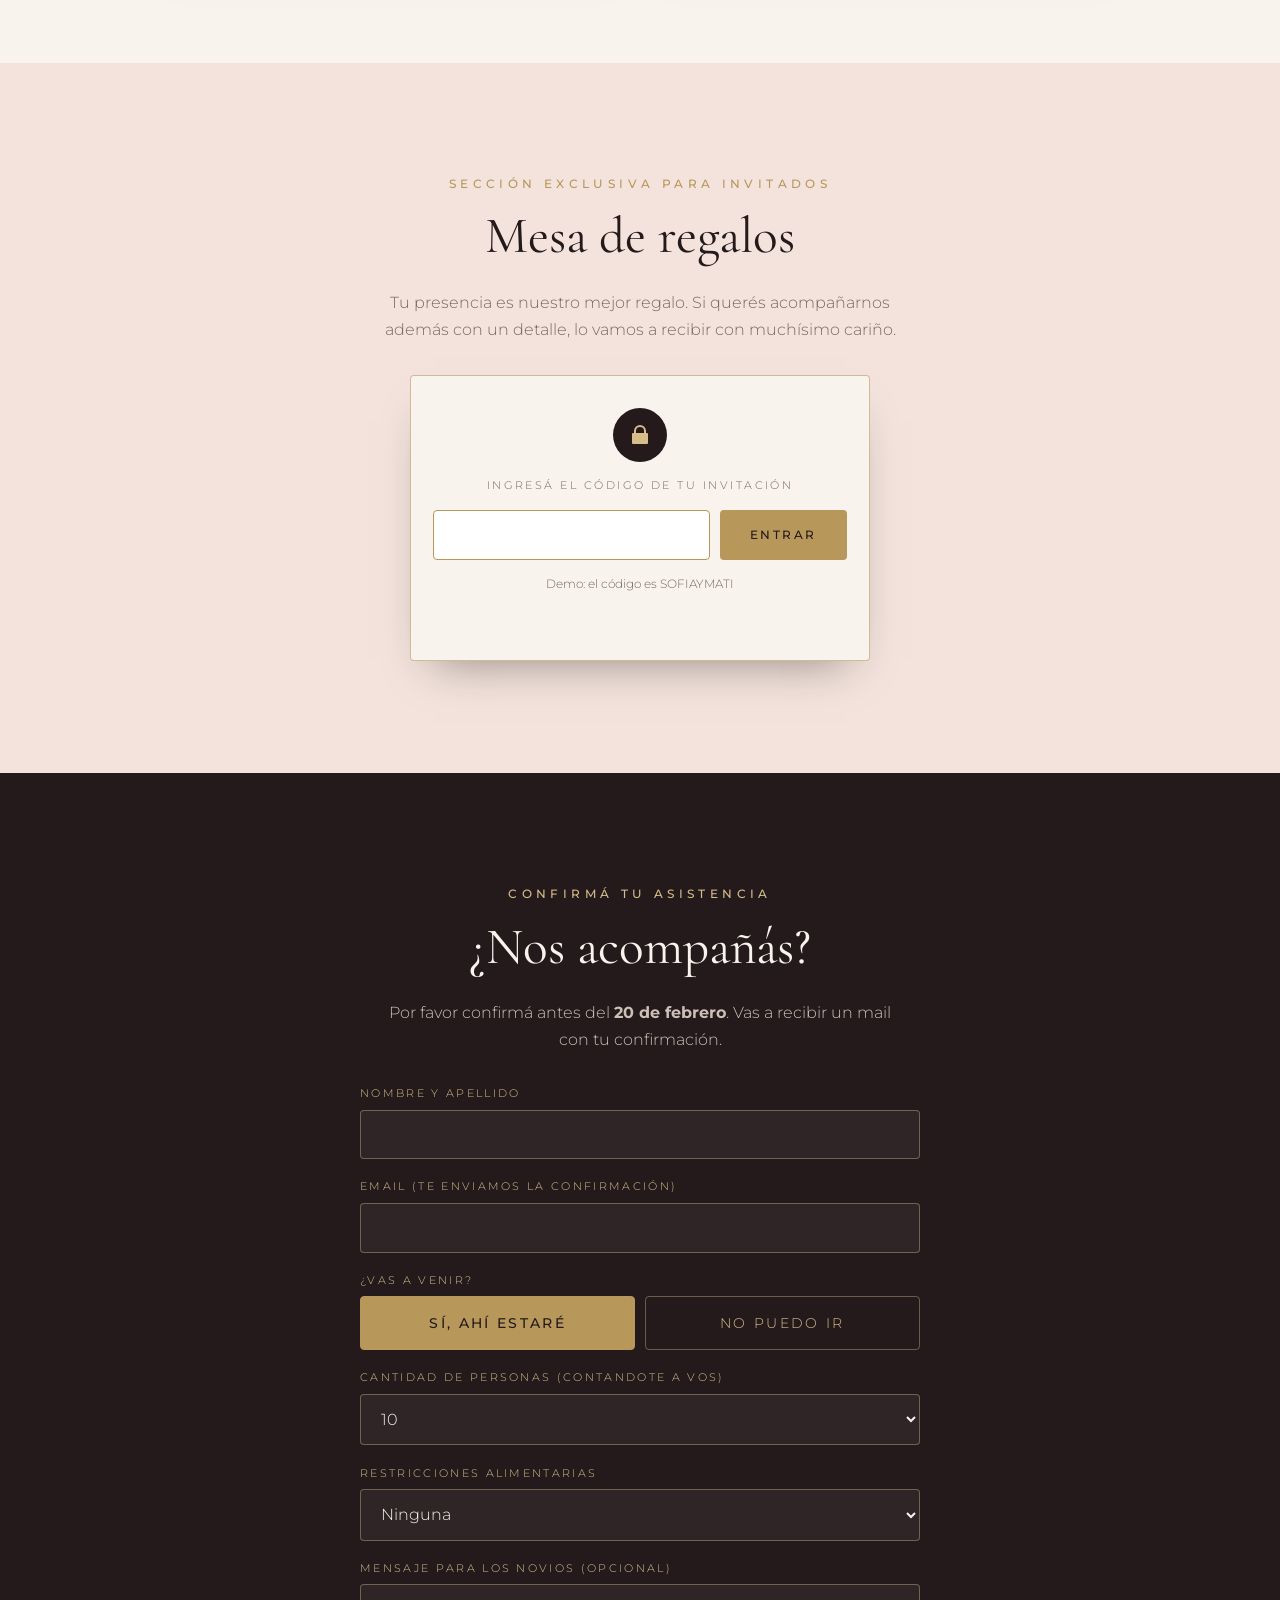
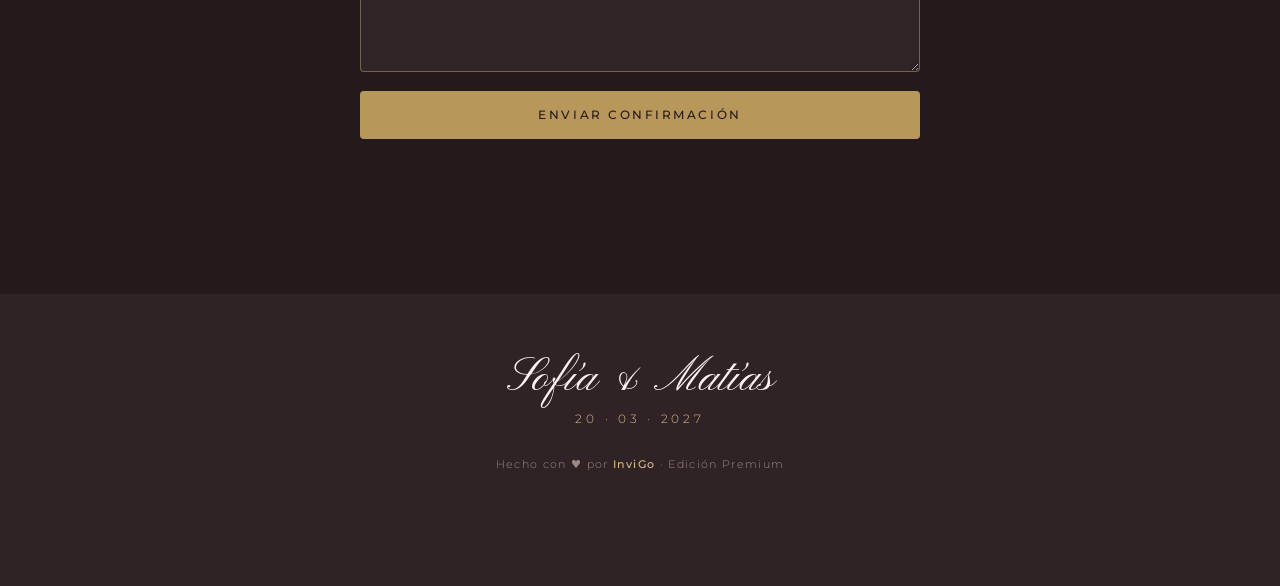
==== commit af895220: "Proyecto inviGo actualizado con demo premium" ====
--- a/index.html
+++ b/index.html
@@ -2,368 +2,371 @@
 <html lang="es">
 <head>
   <meta charset="UTF-8">
-  <meta name="viewport" content="width=device-width, initial-scale=1.0, maximum-scale=1.0, user-scalable=no">
-  <title>inviGo — Invitaciones web interactivas</title>
-  <link rel="icon" href="Logo.jpg" type="image/jpeg">
-  <meta name="description" content="Invitaciones web interactivas pensadas al detalle: elegantes, personalizadas y listas para compartir.">
+  <meta name="viewport" content="width=device-width, initial-scale=1.0">
+  <title>Sofía & Matías · Nos casamos</title>
+  <meta name="description" content="Te invitamos a celebrar nuestro casamiento. Edición Premium by InviGo.">
+  <meta name="theme-color" content="#2a1a1d">
+
   <link rel="preconnect" href="https://fonts.googleapis.com">
   <link rel="preconnect" href="https://fonts.gstatic.com" crossorigin>
-  <link href="https://fonts.googleapis.com/css2?family=Cormorant+Garamond:wght@400;500;600;700&family=Jost:wght@300;400;500;600&display=swap" rel="stylesheet">
-  <link rel="stylesheet" href="styles.css">
+  <link href="https://fonts.googleapis.com/css2?family=Cormorant+Garamond:ital,wght@0,300;0,400;0,500;0,600;1,300;1,400&family=Montserrat:wght@300;400;500;600&family=Pinyon+Script&display=swap" rel="stylesheet">
+
+  <link rel="stylesheet" href="style.css">
 </head>
-<body>
-
- <!-- NAVBAR -->
-  <header class="navbar">
-    <div class="container navbar__inner">
-      <a href="#inicio" class="logo-wrapper">
-        <img src="Logo.jpg" alt="Logo inviGo" class="logo-img">
-        <span class="logo">inviGo</span>
-      </a>
-      <a href="#contacto" class="btn btn--outline">Contacto</a>
+
+<body class="bloqueado">
+
+  <!-- Canción de fondo (se configura en config.js) -->
+  <audio id="musica" loop preload="none"></audio>
+
+  <!-- Barra dorada que avanza mientras se hace scroll -->
+  <div class="progreso-scroll" id="progScroll" aria-hidden="true"></div>
+
+  <!-- Pétalos que caen sobre toda la tarjeta -->
+  <canvas class="petalos" id="petalos" aria-hidden="true"></canvas>
+
+  <!-- ============================================================
+       INTRO · SOBRE ANIMADO
+       Al tocar el sello: se abre la tapa, sube la carta y se revela la tarjeta
+       ============================================================ -->
+  <section class="intro" id="intro">
+    <div class="intro__escena">
+      <p class="intro__para" id="introPara">Una invitación muy especial</p>
+
+      <div class="sobre" id="sobre">
+        <div class="sobre__carta">
+          <span class="sobre__mono" data-fill="monograma">S & M</span>
+          <small>Nos casamos</small>
+        </div>
+        <div class="sobre__frente"></div>
+        <div class="sobre__tapa"></div>
+        <button class="sobre__sello" id="btnAbrir" type="button" aria-label="Abrir invitación">
+          <span data-fill="monograma">S & M</span>
+        </button>
+      </div>
+
+      <p class="intro__ayuda">Tocá el sello para abrir&nbsp;&nbsp;♪</p>
     </div>
-  </header>
-
-  <main>
-
-    <!-- HERO -->
-    <section class="hero-container">
-  <!-- Columna izquierda: Texto -->
-  <div class="hero-text">
-    <p class="eyebrow">DISEÑO DIGITAL</p>
-    <h1>Encontrá el diseño para<br>tu evento</h1>
-    <p class="hero-subtitle">Invitaciones web interactivas pensadas al detalle: elegantes, personalizadas y listas para compartir.</p>
-    <!-- Si querés sumar el botón de contacto acá, podés agregarlo -->
+  </section>
+
+  <!-- ============================================================
+       REPRODUCTOR DE MÚSICA (barra inferior)
+       ============================================================ -->
+  <div class="player" id="player" hidden>
+    <div class="player__barra" id="pBarra" role="slider" aria-label="Progreso de la canción"
+         aria-valuemin="0" aria-valuemax="100" aria-valuenow="0" tabindex="0">
+      <i id="pRelleno"></i>
+    </div>
+
+    <button class="player__play" id="pPlay" type="button" aria-label="Reproducir o pausar">
+      <svg class="ico-play" viewBox="0 0 24 24" aria-hidden="true"><path d="M8 5v14l11-7z"/></svg>
+      <svg class="ico-pausa" viewBox="0 0 24 24" aria-hidden="true"><path d="M7 5h4v14H7zM13 5h4v14h-4z"/></svg>
+    </button>
+
+    <div class="player__info">
+      <strong id="pTitulo">Nuestra canción</strong>
+      <span id="pArtista"></span>
+    </div>
+
+    <span class="player__tiempo" id="pTiempo">0:00</span>
+
+    <button class="player__mute" id="pMute" type="button" aria-label="Silenciar">
+      <svg class="ico-sonido" viewBox="0 0 24 24" aria-hidden="true"><path d="M4 9v6h4l5 4V5L8 9H4zm12.5 3a4.5 4.5 0 0 0-2.5-4v8a4.5 4.5 0 0 0 2.5-4z"/></svg>
+      <svg class="ico-mudo" viewBox="0 0 24 24" aria-hidden="true"><path d="M4 9v6h4l5 4V5L8 9H4zm12 .7 1.4-1.4L19 9.9l1.6-1.6L22 9.7 20.4 11.3 22 12.9l-1.4 1.4L19 12.7l-1.6 1.6-1.4-1.4 1.6-1.6z"/></svg>
+    </button>
   </div>
 
-  <!-- Columna derecha: Imágenes -->
-  <div class="hero-gallery">
-    <!-- Usamos los nombres exactos de tus archivos -->
-    <img src="PAULA Y RODRIGO.jpg" alt="Casamiento Paula y Rodrigo" class="float-img img-1">
-    <img src="MARTINA Y LUCA.jpg" alt="Casamiento Martina y Luca" class="float-img img-2">
-    <img src="VALENTINA.jpg" alt="15 Años Valentina" class="float-img img-3">
-  </div>
-</section>
-
-    <!-- MÓDULOS -->
-    <section class="section" id="modulos">
-      <div class="container">
-        <header class="section__head">
-          <p class="eyebrow">LO QUE PUEDE INCLUIR</p>
-          <h2 class="section__title">Todo lo que necesitás en un solo lugar</h2>
-          <p class="section__subtitle">Explorá todas las funcionalidades disponibles según el plan que elijas para tu evento.</p>
-        </header>
-
-        <div class="grid grid--modules">
-
-          <article class="card module">
-            <div class="module__icon" aria-hidden="true">
-              <svg viewBox="0 0 24 24"><rect x="3" y="4" width="18" height="16" rx="2"/><circle cx="9" cy="10" r="2"/><path d="M21 16l-5-5-8 9"/></svg>
+  <main id="contenido">
+
+    <!-- ==========================================================
+         HERO · foto con zoom suave + parallax
+         ========================================================== -->
+    <header class="hero" id="inicio">
+      <div class="hero__fondo" id="heroFondo"></div>
+      <div class="hero__velo"></div>
+
+      <div class="hero__contenido">
+        <p class="hero__saludo" id="saludo" hidden></p>
+        <p class="eyebrow eyebrow--claro">Nos casamos</p>
+        <h2 class="hero__nombres">
+          <span data-fill="novia">Sofía</span>
+          <em>&</em>
+          <span data-fill="novio">Matías</span>
+        </h2>
+        <div class="divisor divisor--claro" aria-hidden="true"><span></span><b>◆</b><span></span></div>
+        <p class="hero__fecha" data-fill="fechaLarga">Sábado 20 de marzo de 2027</p>
+        <p class="hero__ciudad" data-fill="ciudad">Mendoza, Argentina</p>
+      </div>
+
+      <a href="#cuenta" class="hero__scroll" aria-label="Bajar"><span></span></a>
+    </header>
+
+    <!-- ==========================================================
+         CUENTA REGRESIVA
+         ========================================================== -->
+    <section class="seccion seccion--oscura" id="cuenta">
+      <div class="contenedor">
+        <p class="eyebrow eyebrow--claro reveal">Falta muy poco</p>
+        <h2 class="titulo titulo--claro reveal">Cuenta regresiva</h2>
+
+        <div class="contador reveal" id="contador" role="timer" aria-live="off">
+          <div class="contador__caja"><strong id="cDias">00</strong><span>Días</span></div>
+          <div class="contador__caja"><strong id="cHoras">00</strong><span>Horas</span></div>
+          <div class="contador__caja"><strong id="cMin">00</strong><span>Min</span></div>
+          <div class="contador__caja"><strong id="cSeg">00</strong><span>Seg</span></div>
+        </div>
+        <p class="contador__mensaje" id="cMensaje" hidden>¡Hoy es el gran día!</p>
+
+        <div class="acciones reveal">
+          <a class="boton boton--ghost-claro" id="btnCalendario" href="#" target="_blank" rel="noopener">Google Calendar</a>
+          <button class="boton boton--ghost-claro" id="btnIcs" type="button">Apple / Outlook (.ics)</button>
+        </div>
+      </div>
+    </section>
+
+    <!-- ==========================================================
+         CARRUSEL FOTOGRÁFICO
+         Las fotos se cargan desde config.js
+         ========================================================== -->
+    <section class="seccion seccion--crema" id="historia">
+      <div class="contenedor contenedor--ancho">
+        <p class="eyebrow reveal">Nuestra historia</p>
+        <h2 class="titulo reveal">Momentos que nos trajeron hasta acá</h2>
+
+        <div class="carrusel reveal" id="carrusel" aria-roledescription="carrusel" aria-label="Fotos de la pareja">
+          <div class="carrusel__vista">
+            <div class="carrusel__pista" id="pista"></div>
+          </div>
+          <button class="carrusel__flecha carrusel__flecha--prev" id="prev" type="button" aria-label="Foto anterior">‹</button>
+          <button class="carrusel__flecha carrusel__flecha--next" id="next" type="button" aria-label="Foto siguiente">›</button>
+          <div class="carrusel__progreso"><i id="carProg"></i></div>
+        </div>
+        <p class="carrusel__pie" id="carPie" aria-live="polite"></p>
+        <div class="carrusel__dots" id="dots"></div>
+      </div>
+    </section>
+
+    <!-- Visor en pantalla completa (se abre al tocar una foto) -->
+    <div class="lightbox" id="lightbox" hidden>
+      <button class="lightbox__cerrar" id="lbCerrar" type="button" aria-label="Cerrar">×</button>
+      <img id="lbImg" alt="">
+      <p id="lbPie"></p>
+    </div>
+
+    <!-- ==========================================================
+         BANDA DE FOTO CON FRASE (efecto parallax)
+         ========================================================== -->
+    <section class="banda" id="banda" aria-label="Frase de los novios">
+      <div class="banda__fondo" id="bandaFondo"></div>
+      <div class="banda__velo"></div>
+      <blockquote class="banda__frase reveal">
+        <span class="banda__comillas" aria-hidden="true">“</span>
+        <p id="frase"></p>
+        <footer><span data-fill="novia">Sofía</span> & <span data-fill="novio">Matías</span></footer>
+      </blockquote>
+    </section>
+
+    <!-- ==========================================================
+         CRONOGRAMA · EL GRAN DÍA (línea de tiempo animada)
+         ========================================================== -->
+    <section class="seccion" id="dia">
+      <div class="contenedor contenedor--medio">
+        <p class="eyebrow reveal">El gran día</p>
+        <h2 class="titulo reveal">Cronograma</h2>
+        <ol class="linea" id="linea"></ol>
+      </div>
+    </section>
+
+    <!-- ==========================================================
+         LUGAR · MAPA SATELITAL
+         ========================================================== -->
+    <section class="seccion seccion--crema" id="lugar">
+      <div class="contenedor">
+        <p class="eyebrow reveal">Dónde y cuándo</p>
+        <h2 class="titulo reveal">Ceremonia y fiesta</h2>
+
+        <div class="tabs reveal" role="tablist">
+          <button class="tabs__btn activo" role="tab" data-lugar="ceremonia" aria-selected="true">Ceremonia</button>
+          <button class="tabs__btn" role="tab" data-lugar="fiesta" aria-selected="false">Fiesta</button>
+        </div>
+
+        <div class="lugar reveal">
+          <div class="lugar__info">
+            <p class="lugar__hora" id="lugarHora">17:00 hs</p>
+            <h3 class="lugar__nombre" id="lugarNombre">Iglesia</h3>
+            <p class="lugar__dir" id="lugarDir">Dirección</p>
+            <div class="acciones acciones--izq">
+              <a class="boton boton--ghost" id="lugarLink" href="#" target="_blank" rel="noopener">Cómo llegar</a>
+              <button class="boton boton--ghost" id="btnVista" type="button">Ver mapa de calles</button>
             </div>
-            <h3 class="module__title">PORTADA ANIMADA</h3>
-            <p class="module__text">Fotos, nombres, fecha y mensaje personalizado con animaciones suaves.</p>
+          </div>
+
+          <div class="mapa">
+            <iframe id="mapaFrame" title="Mapa satelital del lugar" loading="lazy"
+                    referrerpolicy="no-referrer-when-downgrade" allowfullscreen></iframe>
+            <span class="mapa__etiqueta" id="mapaEtiqueta">Vista satelital</span>
+          </div>
+        </div>
+      </div>
+    </section>
+
+    <!-- ==========================================================
+         DRESS CODE · GUÍA VISUAL
+         ========================================================== -->
+    <section class="seccion" id="dresscode">
+      <div class="contenedor">
+        <p class="eyebrow reveal">Código de vestimenta</p>
+        <h2 class="titulo reveal">Formal elegante</h2>
+        <p class="texto-centro reveal">Queremos verte brillar. Te dejamos una guía para que elijas con tranquilidad.</p>
+
+        <h3 class="subtitulo reveal">Paleta sugerida</h3>
+        <ul class="paleta reveal">
+          <li><i style="--c:#4b5238"></i><span>Verde oliva</span></li>
+          <li><i style="--c:#6e2a35"></i><span>Borravino</span></li>
+          <li><i style="--c:#1e2a44"></i><span>Azul noche</span></li>
+          <li><i style="--c:#b8975a"></i><span>Dorado</span></li>
+          <li><i style="--c:#d9c7b0"></i><span>Arena</span></li>
+        </ul>
+        <p class="paleta__evitar reveal"><i></i> Por favor, evitá el blanco, marfil y crudo: son colores reservados para la novia.</p>
+
+        <div class="looks">
+          <article class="look reveal">
+            <svg class="look__icono" viewBox="0 0 64 120" aria-hidden="true">
+              <path d="M22 6 L26 6 L32 20 L38 6 L42 6 L40 42 L56 114 L8 114 L24 42 Z"/>
+              <path d="M24 42 L40 42"/><path d="M32 20 L32 42" opacity=".4"/>
+            </svg>
+            <h4>Ellas</h4>
+            <ul>
+              <li class="si">Vestido largo o midi</li>
+              <li class="si">Mono de gala</li>
+              <li class="si">Tacos o sandalias finas</li>
+              <li class="no">Vestidos blancos o marfil</li>
+              <li class="no">Looks muy cortos o casuales</li>
+            </ul>
           </article>
 
-          <article class="card module">
-            <div class="module__icon" aria-hidden="true">
-              <svg viewBox="0 0 24 24"><circle cx="12" cy="13" r="8"/><path d="M12 9v4l3 2"/><path d="M9 2h6"/></svg>
+          <article class="look reveal">
+            <svg class="look__icono" viewBox="0 0 64 120" aria-hidden="true">
+              <path d="M20 12 L32 20 L44 12 L56 26 L50 112 L14 112 L8 26 Z"/>
+              <path d="M32 20 L32 74"/>
+              <path d="M32 20 L26 34 L32 44 L38 34 Z" opacity=".6"/>
+              <path d="M32 44 L29 66 L32 74 L35 66 Z" opacity=".6"/>
+            </svg>
+            <h4>Ellos</h4>
+            <ul>
+              <li class="si">Traje oscuro con corbata o moño</li>
+              <li class="si">Camisa clara, zapatos de vestir</li>
+              <li class="si">Saco y pantalón a tono</li>
+              <li class="no">Zapatillas o jeans</li>
+              <li class="no">Remeras o bermudas</li>
+            </ul>
+          </article>
+        </div>
+      </div>
+    </section>
+
+    <!-- ==========================================================
+         REGALOS · SECCIÓN EXCLUSIVA (con código de invitación)
+         ========================================================== -->
+    <section class="seccion seccion--rosa" id="regalos">
+      <div class="contenedor contenedor--medio">
+        <p class="eyebrow reveal">Sección exclusiva para invitados</p>
+        <h2 class="titulo reveal">Mesa de regalos</h2>
+        <p class="texto-centro reveal">
+          Tu presencia es nuestro mejor regalo. Si querés acompañarnos además con un detalle,
+          lo vamos a recibir con muchísimo cariño.
+        </p>
+
+        <!-- Puerta: pide el código que figura en la invitación -->
+        <form class="gate reveal" id="gate" hidden>
+          <span class="gate__candado" aria-hidden="true">
+            <svg viewBox="0 0 24 24"><path d="M6 10V8a6 6 0 0 1 12 0v2h1a1 1 0 0 1 1 1v9a1 1 0 0 1-1 1H5a1 1 0 0 1-1-1v-9a1 1 0 0 1 1-1h1zm2 0h8V8a4 4 0 0 0-8 0v2z"/></svg>
+          </span>
+          <label for="gateCodigo">Ingresá el código de tu invitación</label>
+          <div class="gate__fila">
+            <input type="text" id="gateCodigo" autocomplete="off" autocapitalize="characters" spellcheck="false">
+            <button class="boton boton--oro" type="submit">Entrar</button>
+          </div>
+          <p class="gate__ayuda" id="gateAyuda"></p>
+          <p class="gate__error" id="gateError" role="alert"></p>
+        </form>
+
+        <div class="regalos" id="regalosContenido" hidden>
+          <div class="regalos__grid" id="regalosGrid"></div>
+        </div>
+      </div>
+    </section>
+
+    <!-- ==========================================================
+         RSVP AUTOMATIZADO
+         ========================================================== -->
+    <section class="seccion seccion--oscura" id="rsvp">
+      <div class="contenedor contenedor--angosto">
+        <p class="eyebrow eyebrow--claro reveal">Confirmá tu asistencia</p>
+        <h2 class="titulo titulo--claro reveal">¿Nos acompañás?</h2>
+        <p class="texto-centro texto-centro--claro reveal">
+          Por favor confirmá antes del <strong data-fill="rsvpLimite">20 de febrero</strong>.
+          Vas a recibir un mail con tu confirmación.
+        </p>
+
+        <form class="form reveal" id="formRsvp" novalidate>
+          <div class="campo">
+            <label for="nombre">Nombre y apellido</label>
+            <input type="text" id="nombre" name="nombre" autocomplete="name" required>
+          </div>
+
+          <div class="campo">
+            <label for="email">Email (te enviamos la confirmación)</label>
+            <input type="email" id="email" name="email" autocomplete="email" required>
+          </div>
+
+          <fieldset class="campo campo--radios">
+            <legend>¿Vas a venir?</legend>
+            <label class="radio"><input type="radio" name="asistencia" value="Sí, asisto" checked><span>Sí, ahí estaré</span></label>
+            <label class="radio"><input type="radio" name="asistencia" value="No puedo asistir"><span>No puedo ir</span></label>
+          </fieldset>
+
+          <div id="rsvpExtra">
+            <div class="campo">
+              <label for="cantidad">Cantidad de personas (contandote a vos)</label>
+              <select id="cantidad" name="cantidad"></select>
             </div>
-            <h3 class="module__title">CUENTA REGRESIVA</h3>
-            <p class="module__text">Contador en vivo hasta el día del evento. Con botón para agregar al calendario.</p>
-          </article>
-
-          <article class="card module">
-            <div class="module__icon" aria-hidden="true">
-              <svg viewBox="0 0 24 24"><circle cx="12" cy="12" r="9"/><path d="M8 12.5l3 3 5-6"/></svg>
+            <div class="campo">
+              <label for="menu">Restricciones alimentarias</label>
+              <select id="menu" name="menu">
+                <option>Ninguna</option><option>Vegetariano</option><option>Vegano</option>
+                <option>Celíaco (sin TACC)</option><option>Otra (aclaralo abajo)</option>
+              </select>
             </div>
-            <h3 class="module__title">RSVP ONLINE</h3>
-            <p class="module__text">Los invitados confirman asistencia con menú, acompañantes y comentarios.</p>
-          </article>
-
-          <article class="card module">
-            <div class="module__icon" aria-hidden="true">
-              <svg viewBox="0 0 24 24"><circle cx="9" cy="8" r="3"/><path d="M3 20c0-3.3 2.7-6 6-6s6 2.7 6 6"/><path d="M16 5.5a3 3 0 010 5.5"/><path d="M18 14.3c1.8.8 3 2.6 3 4.7"/></svg>
-            </div>
-            <h3 class="module__title">GESTIÓN DE INVITADOS</h3>
-            <p class="module__text">Agregá, editá y seguí el estado de cada invitado desde un panel centralizado.</p>
-          </article>
-
-          <article class="card module">
-            <div class="module__icon" aria-hidden="true">
-              <svg viewBox="0 0 24 24"><path d="M12 22s7-6.2 7-12a7 7 0 10-14 0c0 5.8 7 12 7 12z"/><circle cx="12" cy="10" r="2.5"/></svg>
-            </div>
-            <h3 class="module__title">UBICACIONES Y MAPA</h3>
-            <p class="module__text">Civil, ceremonia y festejo con dirección y link directo a Google Maps.</p>
-          </article>
-
-          <article class="card module">
-            <div class="module__icon" aria-hidden="true">
-              <svg viewBox="0 0 24 24"><rect x="3" y="8" width="18" height="4" rx="1"/><path d="M12 8v13"/><path d="M5 12v8a1 1 0 001 1h12a1 1 0 001-1v-8"/><path d="M12 8c-2.5 0-4.5-1-4.5-2.5S9 3 10.5 3C12 3 12 6 12 8zm0 0c2.5 0 4.5-1 4.5-2.5S15 3 13.5 3C12 3 12 6 12 8z"/></svg>
-            </div>
-            <h3 class="module__title">LISTA DE REGALOS</h3>
-            <p class="module__text">CBU, alias, Mercado Pago o lista de productos. Todo centralizado.</p>
-          </article>
-
-          <article class="card module">
-            <div class="module__icon" aria-hidden="true">
-              <svg viewBox="0 0 24 24"><path d="M9 18V5l11-2v13"/><circle cx="6" cy="18" r="3"/><circle cx="17" cy="16" r="3"/></svg>
-            </div>
-            <h3 class="module__title">MÚSICA DE FONDO</h3>
-            <p class="module__text">Una canción que suena al abrir la invitación. Le da el toque especial.</p>
-          </article>
-
-          <article class="card module">
-            <div class="module__icon" aria-hidden="true">
-              <svg viewBox="0 0 24 24"><path d="M9 3l-6 3v4l3 1v10h12V11l3-1V6l-6-3c-.5 1.8-1.8 3-3 3S9.5 4.8 9 3z"/></svg>
-            </div>
-            <h3 class="module__title">DRESS CODE Y MÁS INFO</h3>
-            <p class="module__text">Sección de reglas, restricciones y comentarios.</p>
-          </article>
-
-        </div>
-      </div>
-    </section>
-
-   <!-- PORTAFOLIO -->
-    <section class="section section--alt" id="portafolio">
-      <div class="container">
-        <header class="section__head">
-          <p class="eyebrow">PORTAFOLIO</p>
-          <h2 class="section__title">Mirá nuestros diseños en acción</h2>
-          <p class="section__subtitle">Explorá las demos y elegí la edición que mejor se adapte a tu evento.</p>
-        </header>
-
-        <div class="grid grid--portfolio">
-
-          <!-- DEMO 1 -->
-          <article class="card demo demo--visual">
-            <div class="demo_image-container" onclick="abrirDemo('01_casamiento/index.html')">
-  <iframe src="01_casamiento/index.html" class="demo_iframe" tabindex="-1" scrolling="no"></iframe>
-</div>
-            <div class="demo_body">
-              <span class="demo__tag">CASAMIENTO</span>
-              <h3 class="demo__title">Edición Premium</h3>
-              <p class="demo__text">Estilo sofisticado y romántico, ideal para bodas inolvidables.</p>
-              <ul class="features-list">
-                <li>Save the Date digital (web de expectativa).</li>
-                <li>Carrusel fotográfico de alta calidad.</li>
-                <li>Reproductor y sección exclusiva para regalos.</li>
-                <li>RSVP automatizado, temporizador y mapa satelital.</li>
-              </ul>
-              <button onclick="abrirDemo('01_casamiento/index.html')" class="btn btn--outline">Ver demo interactiva</button>
-            </div>
-          </article>
-
-          <!-- DEMO 2 -->
-          <article class="card demo demo--visual">
-            <div class="demo_image-container" onclick="abrirDemo('00_15valen/index.html')">
-  <iframe src="00_15valen/index.html" class="demo_iframe" tabindex="-1" scrolling="no"></iframe>
-</div>
-            <div class="demo_body">
-              <span class="demo__tag">15 AÑOS</span>
-              <h3 class="demo__title">Edición Elegance</h3>
-              <p class="demo__text">Estilo sofisticado y moderno, para un día especial.</p>
-              <ul class="features-list">
-                <li>Canción de fondo personalizada al ingresar.</li>
-                <li>Temporizador interactivo en tiempo real.</li>
-                <li>Mesa de regalos (Info bancaria sutil).</li>
-                <li>Guía visual detallada para el Dress Code.</li>
-                <li>Mapa interactivo y formulario RSVP.</li>
-              </ul>
-              <button onclick="abrirDemo('00_15valen/index.html')" class="btn btn--outline">Ver demo interactiva</button>
-            </div>
-          </article>
-
-          <!-- DEMO 3 -->
-          <article class="card demo demo--visual">
-            <div class="demo_image-container" onclick="abrirDemo('basica/index.html')">
-              <iframe src="basica/index.html" class="demo_iframe" tabindex="-1" scrolling="no"></iframe>
-            </div>
-            <div class="demo_body">
-              <span class="demo__tag">EVENTOS</span>
-              <h3 class="demo__title">Edición Básica</h3>
-              <p class="demo__text">Simple, limpia y atemporal. Lo esencial, excelentemente resuelto.</p>
-              <ul class="features-list">
-                <li>Diseño interactivo adaptable a celulares.</li>
-                <li>Integración directa con Google Maps.</li>
-                <li>Indicaciones claras sobre el Dress Code.</li>
-                <li>Sistema de RSVP directo (confirmación a un clic).</li>
-              </ul>
-              <button onclick="abrirDemo('basica/index.html')" class="btn btn--outline">Ver demo interactiva</button>
-            </div>
-          </article>
-
-        </div>
-      </div>
-    </section>
-          </article>
-
-        </div>
-      </div>
-    </section>
-
-        </div>
-      </div>
-    </section>
-
-    <!-- FAQ -->
-    <section class="section" id="faq">
-      <div class="container container--narrow">
-        <header class="section__head">
-          <h2 class="section__title">Preguntas frecuentes</h2>
-        </header>
-
-        <div class="faq">
-
-          <div class="faq__item">
-            <button class="faq__question" type="button" aria-expanded="false" aria-controls="faq-1" id="faq-btn-1">
-              <span>¿Qué es una invitación digital?</span>
-              <span class="faq__icon" aria-hidden="true"></span>
-            </button>
-            <div class="faq__answer" id="faq-1" role="region" aria-labelledby="faq-btn-1">
-              <div class="faq__answer-inner">
-                <p>Es una invitación web personalizada que podés enviar a cada invitado por WhatsApp, Instagram o donde quieras. No hace falta imprimir nada. Vos compartís tu link personalizado y listo.</p>
-              </div>
-            </div>
-          </div>
-
-          <div class="faq__item">
-            <button class="faq__question" type="button" aria-expanded="false" aria-controls="faq-2" id="faq-btn-2">
-              <span>¿Cuánto tiempo tarda en estar lista?</span>
-              <span class="faq__icon" aria-hidden="true"></span>
-            </button>
-            <div class="faq__answer" id="faq-2" role="region" aria-labelledby="faq-btn-2">
-              <div class="faq__answer-inner">
-                <p>Completás el formulario con los datos del evento, elegís el diseño, definimos los últimos detalles juntos y en 24 horas tenés tu invitación lista.</p>
-              </div>
-            </div>
-          </div>
-
-          <div class="faq__item">
-            <button class="faq__question" type="button" aria-expanded="false" aria-controls="faq-3" id="faq-btn-3">
-              <span>¿Cómo funciona el RSVP?</span>
-              <span class="faq__icon" aria-hidden="true"></span>
-            </button>
-            <div class="faq__answer" id="faq-3" role="region" aria-labelledby="faq-btn-3">
-              <div class="faq__answer-inner">
-                <p>Cada invitado puede confirmar o rechazar su asistencia directamente desde la invitación, sin necesidad de crear una cuenta. Recibís las respuestas organizadas en tiempo real en una planilla digital exclusiva para tu evento.</p>
-              </div>
-            </div>
-          </div>
-
-        </div>
-      </div>
-    </section>
-
-   <!-- CONTACTO -->
-    <section class="section section--contact" id="contacto">
-      <div class="container">
-        <div class="contact card">
-          <p class="eyebrow">CONTACTO</p>
-          <h2 class="section__title">Hablemos de tu evento</h2>
-          <ul class="contact__list">
-            
-            <!-- 1. WHATSAPP DIRECTO -->
-            <li>
-              <span class="contact__label">WhatsApp</span>
-              <a class="contact__value" href="https://wa.me/5492617009138?text=Hola%20inviGo!%20Quiero%20consultar%20por%20una%20invitaci%C3%B3n%20web." target="_blank" rel="noopener">+54 9 261 700-9138</a>
-            </li>
-            
-            <!-- 2. INSTAGRAM DIRECTO -->
-            <li>
-              <span class="contact__label">Instagram</span>
-              <a class="contact__value" href="https://instagram.com/invigo.mdz" target="_blank" rel="noopener">@invigo.mdz</a>
-            </li>
-            
-            <!-- 3. GMAIL DIRECTO -->
-            <li>
-              <span class="contact__label">Email</span>
-              <a class="contact__value" href="mailto:invitacionGo@gmail.com">invitacionGo@gmail.com</a>
-            </li>
-
-          </ul>
-          
-          <!-- BOTÓN PRINCIPAL A WHATSAPP -->
-          <a href="https://wa.me/5492617009138?text=Hola%20inviGo!%20Quiero%20consultar%20por%20una%20invitaci%C3%B3n%20web." class="btn btn--solid btn--lg" target="_blank" rel="noopener">Enviar WhatsApp</a>
-          
-        </div>
-      </div>
-    </section>
+          </div>
+
+          <div class="campo">
+            <label for="mensaje">Mensaje para los novios (opcional)</label>
+            <textarea id="mensaje" name="mensaje" rows="3"></textarea>
+          </div>
+
+          <button class="boton boton--oro boton--bloque" id="btnEnviar" type="submit">Enviar confirmación</button>
+          <p class="form__estado" id="rsvpEstado" role="status"></p>
+        </form>
+
+        <!-- Entrada de confirmación (se arma por JS al enviar) -->
+        <div class="ticket" id="ticket" hidden></div>
+      </div>
+    </section>
+
+    <footer class="footer">
+      <p class="footer__script"><span data-fill="novia">Sofía</span> & <span data-fill="novio">Matías</span></p>
+      <p class="footer__fecha" data-fill="fechaCorta">20 · 03 · 2027</p>
+      <p class="footer__firma">Hecho con ♥ por <strong>InviGo</strong> · Edición Premium</p>
+    </footer>
 
   </main>
 
-  <!-- FOOTER -->
-  <footer class="footer">
-    <div class="container">
-      <p>&copy; <span id="year">2026</span> inviGo. Todos los derechos reservados.</p>
-    </div>
-  </footer>
-
-  <script>
-    // Año dinámico
-    document.getElementById('year').textContent = new Date().getFullYear();
-
-    // Acordeón FAQ
-    (function () {
-      var items = document.querySelectorAll('.faq__item');
-
-      items.forEach(function (item) {
-        var btn = item.querySelector('.faq__question');
-        var panel = item.querySelector('.faq__answer');
-
-        btn.addEventListener('click', function () {
-          var isOpen = item.classList.contains('is-open');
-
-          // Cierra los demás (un solo ítem abierto a la vez)
-          items.forEach(function (other) {
-            other.classList.remove('is-open');
-            other.querySelector('.faq__question').setAttribute('aria-expanded', 'false');
-            other.querySelector('.faq__answer').style.maxHeight = null;
-          });
-
-          if (!isOpen) {
-            item.classList.add('is-open');
-            btn.setAttribute('aria-expanded', 'true');
-            panel.style.maxHeight = panel.scrollHeight + 'px';
-          }
-        });
-      });
-
-      // Reajusta altura si cambia el tamaño de la ventana
-      window.addEventListener('resize', function () {
-        var open = document.querySelector('.faq__item.is-open .faq__answer');
-        if (open) open.style.maxHeight = open.scrollHeight + 'px';
-      });
-    })();
-  </script>
-<!-- VENTANA MODAL PARA DEMOS -->
-    <div id="demoModal" class="modal-overlay">
-      <div class="modal-window">
-        <button class="modal-close" onclick="cerrarDemo()">&times;</button>
-        <iframe id="demoFrame" src="" frameborder="0"></iframe>
-      </div>
-    </div>
-
-    <!-- SCRIPT QUE HACE FUNCIONAR LA VENTANITA -->
-    <script>
-      function abrirDemo(url) {
-        document.getElementById('demoFrame').src = url; 
-        document.getElementById('demoModal').style.display = 'flex'; 
-        document.body.style.overflow = 'hidden'; 
-      }
-
-      function cerrarDemo() {
-        document.getElementById('demoModal').style.display = 'none'; 
-        document.getElementById('demoFrame').src = ''; 
-        document.body.style.overflow = 'auto'; 
-      }
-
-      window.onclick = function(event) {
-        let modal = document.getElementById('demoModal');
-        if (event.target === modal) {
-          cerrarDemo();
-        }
-      }
-    </script>
+  <div class="toast" id="toast" role="status" aria-live="polite"></div>
+
+  <!-- Orden importa: primero los datos, después las funciones, al final la lógica -->
+  <script src="config.js"></script>
+  <script src="comun.js"></script>
+  <script src="script.js"></script>
 </body>
 </html>
--- a/style.css
+++ b/style.css
@@ -0,0 +1,546 @@
+/* =====================================================================
+   INVIGO · EDICIÓN PREMIUM
+   Sofisticado y romántico · mobile first
+   ---------------------------------------------------------------------
+   1. Variables y reset          8. Lugar y mapa satelital
+   2. Componentes base           9. Dress code
+   3. Intro (sobre animado)     10. Regalos exclusivos
+   4. Pétalos y reproductor     11. RSVP y entrada
+   5. Hero                      12. Footer, toast, animaciones
+   6. Cuenta regresiva          13. Save the Date
+   7. Carrusel y visor          14. Pantallas grandes
+   ===================================================================== */
+
+
+/* ===== 1. VARIABLES Y RESET ===== */
+:root {
+  --tinta:   #241a1c;
+  --tinta-2: #2f2326;
+  --vino:    #5a2331;
+  --vino-2:  #6d2d3d;
+  --marfil:  #f8f3ec;
+  --crema:   #efe6da;
+  --rosa:    #f3e3dc;
+  --rosa-2:  #e8cfc6;
+  --oro:     #b8975a;
+  --oro-claro: #d7bd8a;
+  --gris:    #75685f;
+
+  --f-titulo: "Cormorant Garamond", Georgia, serif;
+  --f-texto:  "Montserrat", system-ui, sans-serif;
+  --f-script: "Pinyon Script", "Cormorant Garamond", cursive;
+
+  --radio: 4px;
+  --sombra: 0 22px 44px -24px rgba(36, 26, 28, .5);
+}
+
+*, *::before, *::after { box-sizing: border-box; margin: 0; padding: 0; }
+html { scroll-behavior: smooth; -webkit-text-size-adjust: 100%; }
+
+body {
+  font-family: var(--f-texto); font-weight: 300; line-height: 1.7;
+  color: var(--tinta); background: var(--marfil); overflow-x: hidden;
+}
+body.bloqueado { overflow: hidden; height: 100vh; }
+
+img, svg, iframe { display: block; max-width: 100%; }
+a { color: inherit; }
+ul { list-style: none; }
+[hidden] { display: none !important; }
+
+
+/* ===== 2. COMPONENTES BASE ===== */
+.contenedor { width: min(100% - 2.5rem, 960px); margin-inline: auto; text-align: center; }
+.contenedor--ancho  { width: min(100% - 2rem, 1100px); }
+.contenedor--medio  { width: min(100% - 2.5rem, 760px); }
+.contenedor--angosto{ width: min(100% - 2.5rem, 560px); }
+
+.seccion { padding: 5rem 0; position: relative; }
+.seccion--oscura { background: var(--tinta); color: var(--marfil); }
+.seccion--crema  { background: var(--crema); }
+.seccion--rosa   { background: var(--rosa); }
+
+.eyebrow {
+  font-size: .72rem; letter-spacing: .38em; text-transform: uppercase;
+  color: var(--oro); font-weight: 500; margin-bottom: .8rem;
+}
+.eyebrow--claro { color: var(--oro-claro); }
+
+.titulo {
+  font-family: var(--f-titulo); font-weight: 400;
+  font-size: clamp(2rem, 7vw, 3.2rem); line-height: 1.15; margin-bottom: 1.4rem;
+}
+.titulo--claro { color: var(--marfil); }
+
+.subtitulo { font-family: var(--f-titulo); font-weight: 500; font-size: 1.5rem; margin: 2.4rem 0 1rem; }
+.texto-centro { max-width: 48ch; margin: 0 auto 2rem; color: var(--gris); }
+.texto-centro--claro { color: #cdbfb6; }
+
+.divisor { display: flex; align-items: center; justify-content: center; gap: .8rem; margin: 1.4rem auto; color: var(--oro); }
+.divisor span { width: 0; height: 1px; background: currentColor; opacity: .8; }
+.divisor b { font-size: .6rem; }
+.divisor--claro { color: var(--oro-claro); }
+
+.boton {
+  display: inline-block; cursor: pointer; text-decoration: none;
+  font-family: var(--f-texto); font-size: .72rem; font-weight: 500;
+  letter-spacing: .22em; text-transform: uppercase;
+  padding: 1rem 1.8rem; border-radius: var(--radio);
+  border: 1px solid transparent; transition: .3s ease;
+}
+.boton--oro { background: var(--oro); color: var(--tinta); }
+.boton--oro:hover { background: var(--oro-claro); transform: translateY(-2px); }
+.boton--ghost { border-color: var(--tinta); color: var(--tinta); background: transparent; }
+.boton--ghost:hover { background: var(--tinta); color: var(--marfil); }
+.boton--ghost-claro { border-color: var(--oro-claro); color: var(--oro-claro); background: transparent; }
+.boton--ghost-claro:hover { background: var(--oro-claro); color: var(--tinta); }
+.boton--bloque { width: 100%; }
+.boton:disabled { opacity: .6; cursor: wait; }
+
+.acciones { display: flex; flex-wrap: wrap; gap: .8rem; justify-content: center; margin-top: 1.4rem; }
+.acciones--izq { justify-content: flex-start; }
+
+
+/* ===== 3. INTRO · SOBRE ANIMADO ===== */
+.intro {
+  position: fixed; inset: 0; z-index: 100;
+  display: grid; place-items: center; padding: 1.5rem;
+  background: radial-gradient(ellipse at 50% 20%, #4a2a30 0%, var(--tinta) 70%);
+  color: var(--marfil); text-align: center;
+  transition: opacity 1.2s ease, visibility 1.2s ease, transform 1.4s ease;
+}
+.intro.abierta { opacity: 0; visibility: hidden; transform: scale(1.12); }
+
+.intro__escena { display: grid; justify-items: center; gap: 2.4rem; animation: entrada 1.4s ease both; }
+.intro__para { font-family: var(--f-script); font-size: clamp(2rem, 9vw, 2.8rem); color: var(--oro-claro); line-height: 1.2; }
+.intro__ayuda { font-size: .7rem; letter-spacing: .25em; text-transform: uppercase; color: #b4a59b; transition: opacity .5s; }
+
+/* El sobre se arma con 4 capas: carta (atrás), frente (bolsillo), tapa (solapa) y sello */
+.sobre {
+  position: relative; width: min(84vw, 360px); aspect-ratio: 3 / 2;
+  background: #ba4646; border-radius: 4px; perspective: 900px;
+  box-shadow: 0 34px 60px -22px rgba(0, 0, 0, .75);
+}
+.sobre__carta {
+  position: absolute; left: 6%; right: 6%; top: 6%; bottom: 6%; z-index: 1;
+  display: grid; place-content: center; gap: .3rem;
+  background: var(--marfil); color: var(--tinta);
+  box-shadow: inset 0 0 0 6px var(--marfil), inset 0 0 0 7px var(--oro);
+  transition: transform 1.1s cubic-bezier(.6, .1, .2, 1) 1s;
+}
+.sobre__mono { font-family: var(--f-script); font-size: 2.6rem; line-height: 1; color: var(--vino); }
+.sobre__carta small { font-size: .6rem; letter-spacing: .35em; text-transform: uppercase; color: var(--oro); }
+
+.sobre__frente {
+  position: absolute; inset: 0; z-index: 2; background: var(--vino-2);
+  clip-path: polygon(0 0, 50% 58%, 100% 0, 100% 100%, 0 100%);
+}
+.sobre__tapa {
+  position: absolute; left: 0; right: 0; top: 0; height: 60%; z-index: 3;
+  background: #7a3547; clip-path: polygon(0 0, 100% 0, 50% 100%);
+  transform-origin: top; transition: transform .9s ease, z-index 0s .45s;
+}
+.sobre__sello {
+  position: absolute; left: 50%; top: 58%; z-index: 4; width: 62px; height: 62px;
+  transform: translate(-50%, -50%); cursor: pointer; border: 0; border-radius: 50%;
+  background: radial-gradient(circle at 35% 30%, #e6cf9f, var(--oro) 60%, #8c6f3b);
+  color: #3b2a14; font-family: var(--f-script); font-size: 1.2rem; line-height: 1;
+  box-shadow: 0 6px 14px rgba(0, 0, 0, .45), inset 0 0 0 3px rgba(255, 255, 255, .18);
+  transition: transform .4s ease, opacity .4s ease;
+  animation: latido 2.2s ease-in-out infinite;
+}
+.sobre__sello:hover { transform: translate(-50%, -50%) scale(1.08); }
+
+/* Estado "abriendo": la JS agrega esta clase al tocar el sello */
+.sobre.abriendo .sobre__sello { opacity: 0; transform: translate(-50%, -50%) scale(.4); animation: none; pointer-events: none; }
+.sobre.abriendo .sobre__tapa { transform: rotateX(180deg); z-index: 0; }
+.sobre.abriendo .sobre__carta { transform: translateY(-62%); }
+.sobre.abriendo ~ .intro__ayuda, .intro__escena:has(.abriendo) .intro__ayuda { opacity: 0; }
+
+
+/* ===== 4. PÉTALOS Y REPRODUCTOR ===== */
+.petalos { position: fixed; inset: 0; width: 100%; height: 100%; z-index: 150; pointer-events: none; }
+
+.player {
+  position: fixed; left: .6rem; right: .6rem; bottom: .6rem; z-index: 90;
+  display: grid; grid-template-columns: auto 1fr auto auto; align-items: center; gap: .8rem;
+  padding: .7rem .9rem; max-width: 520px; margin-inline: auto;
+  background: rgba(36, 26, 28, .92); color: var(--marfil);
+  border: 1px solid rgba(184, 151, 90, .55); border-radius: 50px;
+  backdrop-filter: blur(10px); box-shadow: var(--sombra);
+  animation: subirPlayer .8s ease both;
+}
+.player__barra {
+  position: absolute; left: 22px; right: 22px; top: -1px; height: 3px; cursor: pointer;
+  background: rgba(215, 189, 138, .25); border-radius: 3px; overflow: hidden;
+}
+.player__barra i { display: block; height: 100%; width: 0; background: var(--oro-claro); }
+
+.player button {
+  cursor: pointer; border: 0; display: grid; place-items: center; border-radius: 50%;
+  width: 40px; height: 40px; background: var(--oro); color: var(--tinta);
+}
+.player__mute { background: transparent !important; color: var(--oro-claro) !important; width: 34px !important; height: 34px !important; }
+.player svg { width: 20px; height: 20px; fill: currentColor; }
+.player .ico-pausa, .player .ico-mudo { display: none; }
+.player.sonando .ico-play { display: none; }
+.player.sonando .ico-pausa { display: block; }
+.player.mudo .ico-sonido { display: none; }
+.player.mudo .ico-mudo { display: block; }
+
+.player__info { min-width: 0; line-height: 1.25; }
+.player__info strong { display: block; font: 500 .8rem var(--f-texto); white-space: nowrap; overflow: hidden; text-overflow: ellipsis; }
+.player__info span { display: block; font-size: .68rem; color: #b4a59b; white-space: nowrap; overflow: hidden; text-overflow: ellipsis; }
+.player__tiempo { font-size: .7rem; color: #b4a59b; font-variant-numeric: tabular-nums; }
+.player.sonando .player__play { animation: pulso 2.4s ease-in-out infinite; }
+
+
+/* ===== 5. HERO ===== */
+.hero {
+  position: relative; min-height: 100svh; overflow: hidden;
+  display: grid; place-items: center; text-align: center; padding: 5rem 1.25rem;
+  color: var(--marfil); background: var(--tinta);
+}
+.hero__fondo {
+  position: absolute; inset: -6%; background-size: cover; background-position: center;
+  animation: zoomSuave 22s ease-in-out infinite alternate; will-change: transform;
+}
+.hero__velo {
+  position: absolute; inset: 0;
+  background: linear-gradient(180deg, rgba(36,26,28,.55) 0%, rgba(36,26,28,.45) 45%, rgba(36,26,28,.85) 100%);
+}
+.hero__contenido { position: relative; z-index: 1; }
+.hero__contenido > * { opacity: 0; }
+
+.hero__saludo { font-family: var(--f-script); font-size: clamp(1.7rem, 7vw, 2.3rem); color: var(--oro-claro); margin-bottom: 1rem; }
+.hero__nombres { font-family: var(--f-script); font-weight: 400; font-size: clamp(3.8rem, 20vw, 8rem); line-height: 1.02; }
+.hero__nombres span { display: block; }
+.hero__nombres em { display: block; font-family: var(--f-titulo); font-size: .38em; color: var(--oro-claro); margin: .1em 0; }
+.hero__fecha { font-family: var(--f-titulo); font-size: clamp(1.3rem, 5vw, 1.9rem); letter-spacing: .06em; }
+.hero__ciudad { font-size: .74rem; letter-spacing: .35em; text-transform: uppercase; color: var(--oro-claro); margin-top: .4rem; }
+
+/* Entrada escalonada del hero: arranca cuando el body recibe la clase "lista" */
+body.lista .hero__contenido > * { animation: subir 1.3s cubic-bezier(.2, .7, .2, 1) forwards; }
+body.lista .hero__contenido > :nth-child(1) { animation-delay: .1s; }
+body.lista .hero__contenido > :nth-child(2) { animation-delay: .35s; }
+body.lista .hero__contenido > :nth-child(3) { animation-delay: .6s; }
+body.lista .hero__contenido > :nth-child(4) { animation-delay: .95s; }
+body.lista .hero__contenido > :nth-child(5) { animation-delay: 1.15s; }
+body.lista .hero__contenido > :nth-child(6) { animation-delay: 1.35s; }
+body.lista .divisor span { animation: linea 1.4s ease 1.1s forwards; }
+
+.hero__scroll { position: absolute; bottom: 5.5rem; left: 50%; transform: translateX(-50%); z-index: 1; }
+.hero__scroll span { display: block; width: 1px; height: 54px; background: var(--oro-claro); transform-origin: top; animation: bajar 2s ease-in-out infinite; }
+
+
+/* ===== 6. CUENTA REGRESIVA ===== */
+.contador { display: grid; grid-template-columns: repeat(4, 1fr); gap: .6rem; max-width: 540px; margin: 2rem auto; }
+.contador__caja { padding: 1.3rem .2rem; border: 1px solid rgba(215, 189, 138, .4); border-radius: var(--radio); background: rgba(255,255,255,.03); }
+.contador__caja strong {
+  display: block; font-family: var(--f-titulo); font-weight: 400; line-height: 1;
+  font-size: clamp(2rem, 9vw, 3.3rem); color: var(--oro-claro); font-variant-numeric: tabular-nums;
+}
+.contador__caja span { font-size: .62rem; letter-spacing: .25em; text-transform: uppercase; color: #cdbfb6; }
+.contador strong.tic { animation: tic .5s ease; }
+.contador__mensaje { font-family: var(--f-script); font-size: 3rem; color: var(--oro-claro); margin: 2rem 0; }
+
+
+/* ===== 7. CARRUSEL Y VISOR ===== */
+.carrusel { position: relative; max-width: 960px; margin: 1.5rem auto 0; border-radius: var(--radio); box-shadow: var(--sombra); }
+.carrusel__vista { overflow: hidden; border-radius: var(--radio); touch-action: pan-y; cursor: zoom-in; }
+.carrusel__pista { display: flex; transition: transform .9s cubic-bezier(.6, .05, .2, 1); }
+.slide { flex: 0 0 100%; aspect-ratio: 4 / 3; overflow: hidden; background: var(--rosa-2); }
+.slide img { width: 100%; height: 100%; object-fit: cover; user-select: none; -webkit-user-drag: none; transform: scale(1.02); }
+.slide.activo img { animation: zoomFoto 7s ease-out forwards; }
+
+.carrusel__flecha {
+  position: absolute; top: 50%; transform: translateY(-50%); z-index: 2;
+  width: 44px; height: 44px; border-radius: 50%; cursor: pointer; border: 1px solid rgba(255,255,255,.6);
+  background: rgba(36, 26, 28, .45); color: #fff; font-size: 1.8rem; line-height: 1; padding-bottom: 4px;
+  backdrop-filter: blur(4px); transition: .3s;
+}
+.carrusel__flecha:hover { background: var(--oro); border-color: var(--oro); }
+.carrusel__flecha--prev { left: .6rem; }
+.carrusel__flecha--next { right: .6rem; }
+
+.carrusel__progreso { position: absolute; left: 0; right: 0; bottom: 0; height: 3px; background: rgba(255,255,255,.25); z-index: 2; }
+.carrusel__progreso i { display: block; height: 100%; width: 0; background: var(--oro-claro); }
+.carrusel__progreso i.corre { animation: progreso 5.5s linear forwards; }
+
+.carrusel__pie { font-family: var(--f-titulo); font-style: italic; font-size: 1.4rem; margin-top: 1.2rem; min-height: 2rem; color: var(--vino); }
+.carrusel__dots { display: flex; justify-content: center; gap: .6rem; margin-top: .6rem; }
+.carrusel__dots button {
+  width: 9px; height: 9px; border-radius: 50%; border: 0; cursor: pointer; padding: 0;
+  background: rgba(36, 26, 28, .25); transition: .4s;
+}
+.carrusel__dots button.activo { background: var(--oro); width: 28px; border-radius: 6px; }
+
+.lightbox {
+  position: fixed; inset: 0; z-index: 120; display: grid; place-items: center; align-content: center; gap: 1rem;
+  background: rgba(20, 13, 15, .94); padding: 1rem; animation: aparecer .4s ease;
+}
+.lightbox img { max-height: 80vh; width: auto; max-width: 100%; border-radius: var(--radio); box-shadow: 0 30px 70px rgba(0,0,0,.6); }
+.lightbox p { font-family: var(--f-titulo); font-style: italic; font-size: 1.4rem; color: var(--oro-claro); }
+.lightbox__cerrar {
+  position: absolute; top: 1rem; right: 1rem; width: 44px; height: 44px; border-radius: 50%;
+  background: transparent; border: 1px solid var(--oro-claro); color: var(--oro-claro); font-size: 1.8rem; cursor: pointer; line-height: 1;
+}
+
+
+/* ===== 7b. BANDA DE FOTO + CRONOGRAMA + BARRA DE SCROLL ===== */
+.progreso-scroll {
+  position: fixed; left: 0; top: 0; z-index: 160; height: 3px; width: 100%;
+  background: linear-gradient(90deg, var(--oro), var(--oro-claro));
+  transform-origin: left; transform: scaleX(0); pointer-events: none;
+}
+
+.banda { position: relative; overflow: hidden; min-height: 70svh; display: grid; place-items: center; padding: 5rem 1.5rem; color: var(--marfil); background: var(--vino); }
+.banda__fondo { position: absolute; inset: -12% 0; background-size: cover; background-position: center; will-change: transform; }
+.banda__velo { position: absolute; inset: 0; background: linear-gradient(180deg, rgba(90,35,49,.72), rgba(36,26,28,.8)); }
+.banda__frase { position: relative; z-index: 1; max-width: 22ch; text-align: center; }
+.banda__comillas { display: block; font-family: var(--f-script); font-size: 6rem; line-height: .6; color: var(--oro-claro); }
+.banda__frase p { font-family: var(--f-titulo); font-style: italic; font-weight: 300; font-size: clamp(1.8rem, 7vw, 3rem); line-height: 1.25; }
+.banda__frase footer { margin-top: 1.4rem; font-family: var(--f-script); font-size: 2rem; color: var(--oro-claro); }
+
+/* Línea de tiempo: la línea dorada se va "llenando" a medida que se baja */
+.linea { --prog: 0; position: relative; margin: 2.4rem auto 0; text-align: left; padding-left: 2.2rem; }
+.linea::before, .linea::after { content: ""; position: absolute; left: 7px; top: 8px; width: 2px; border-radius: 2px; }
+.linea::before { bottom: 8px; background: rgba(36, 26, 28, .12); }
+.linea::after { height: calc((100% - 16px) * var(--prog)); background: linear-gradient(var(--oro-claro), var(--oro)); }
+
+.linea__item { position: relative; padding: 0 0 2.4rem; opacity: 0; transform: translateX(28px); transition: opacity .9s ease, transform .9s cubic-bezier(.2,.7,.2,1); }
+.linea__item:last-child { padding-bottom: 0; }
+.linea__item.visible { opacity: 1; transform: none; }
+.linea__item::before {
+  content: ""; position: absolute; left: -2.2rem; top: .35rem; width: 16px; height: 16px; border-radius: 50%;
+  background: var(--marfil); border: 2px solid var(--oro); transition: .6s ease .2s;
+}
+.linea__item.visible::before { background: var(--oro); box-shadow: 0 0 0 6px rgba(184, 151, 90, .2); }
+.linea__hora { font-family: var(--f-titulo); font-size: 2rem; line-height: 1; color: var(--oro); }
+.linea__titulo { font-family: var(--f-titulo); font-weight: 500; font-size: 1.5rem; margin: .2rem 0; }
+.linea__texto { color: var(--gris); font-size: .9rem; }
+
+
+/* ===== 8. LUGAR Y MAPA SATELITAL ===== */
+.tabs { display: inline-flex; border: 1px solid var(--tinta); border-radius: var(--radio); margin: 1rem 0 2rem; overflow: hidden; }
+.tabs__btn {
+  cursor: pointer; border: 0; background: transparent; color: var(--tinta);
+  font: 500 .72rem var(--f-texto); letter-spacing: .22em; text-transform: uppercase; padding: .9rem 1.6rem; transition: .3s;
+}
+.tabs__btn.activo { background: var(--tinta); color: var(--marfil); }
+
+.lugar { display: grid; gap: 1.8rem; }
+.lugar__hora { font-family: var(--f-titulo); font-size: 2.3rem; color: var(--oro); line-height: 1; }
+.lugar__nombre { font-family: var(--f-titulo); font-weight: 500; font-size: 1.9rem; margin: .4rem 0; }
+.lugar__dir { color: var(--gris); }
+
+.mapa { position: relative; height: 340px; border-radius: var(--radio); overflow: hidden; box-shadow: var(--sombra); border: 1px solid rgba(184, 151, 90, .6); }
+.mapa iframe { width: 100%; height: 100%; border: 0; }
+.mapa__etiqueta {
+  position: absolute; left: .7rem; top: .7rem; font-size: .62rem; letter-spacing: .2em; text-transform: uppercase;
+  background: rgba(36, 26, 28, .8); color: var(--oro-claro); padding: .35rem .8rem; border-radius: 30px; pointer-events: none;
+}
+
+
+/* ===== 9. DRESS CODE ===== */
+.paleta { display: flex; flex-wrap: wrap; justify-content: center; gap: 1.2rem; margin-bottom: 1.6rem; }
+.paleta li { display: grid; justify-items: center; gap: .5rem; }
+.paleta i { width: 58px; height: 58px; border-radius: 50%; background: var(--c); box-shadow: inset 0 0 0 3px rgba(255,255,255,.35), var(--sombra); transition: transform .4s; }
+.paleta li:hover i { transform: translateY(-6px) scale(1.06); }
+.paleta span { font-size: .7rem; letter-spacing: .12em; text-transform: uppercase; color: var(--gris); }
+.paleta__evitar { display: inline-flex; align-items: center; gap: .7rem; font-size: .82rem; color: var(--gris); padding: .7rem 1.1rem; border: 1px dashed var(--oro); border-radius: 40px; text-align: left; }
+.paleta__evitar i { width: 16px; height: 16px; border-radius: 50%; background: #fff; border: 1px solid #bbb; flex: none; }
+
+.looks { display: grid; gap: 1.2rem; margin-top: 2.4rem; }
+.look { background: var(--marfil); padding: 2rem 1.4rem; border-radius: var(--radio); box-shadow: var(--sombra); border-top: 2px solid var(--oro); }
+.look__icono { width: 64px; height: 120px; margin: 0 auto 1rem; fill: none; stroke: var(--oro); stroke-width: 1.6; stroke-linejoin: round; stroke-linecap: round; }
+.look h4 { font-family: var(--f-titulo); font-weight: 500; font-size: 1.7rem; margin-bottom: .8rem; }
+.look li { font-size: .88rem; padding: .35rem 0 .35rem 1.7rem; text-align: left; position: relative; }
+.look li::before { position: absolute; left: .2rem; font-weight: 600; }
+.look .si::before { content: "✓"; color: #4b6b3a; }
+.look .no { color: var(--gris); }
+.look .no::before { content: "✕"; color: #9a3b3b; }
+
+
+/* ===== 10. REGALOS EXCLUSIVOS ===== */
+.gate {
+  max-width: 460px; margin: 0 auto; padding: 2rem 1.4rem; background: var(--marfil);
+  border: 1px solid rgba(184, 151, 90, .6); border-radius: var(--radio); box-shadow: var(--sombra);
+  display: grid; gap: .9rem; justify-items: center;
+}
+.gate__candado { width: 54px; height: 54px; border-radius: 50%; display: grid; place-items: center; background: var(--tinta); }
+.gate__candado svg { width: 24px; height: 24px; fill: var(--oro-claro); }
+.gate label { font-size: .7rem; letter-spacing: .22em; text-transform: uppercase; color: var(--gris); }
+.gate__fila { display: flex; gap: .6rem; width: 100%; }
+.gate__fila input {
+  flex: 1; min-width: 0; text-align: center; letter-spacing: .25em; text-transform: uppercase;
+  font: 400 1rem var(--f-texto); padding: .9rem; border: 1px solid var(--oro); border-radius: var(--radio); background: #fff; color: var(--tinta);
+}
+.gate__fila input:focus { outline: 2px solid var(--oro-claro); outline-offset: 1px; }
+.gate__ayuda { font-size: .76rem; color: var(--gris); }
+.gate__error { font-size: .82rem; color: #9a3b3b; min-height: 1.2rem; }
+.gate.sacudir { animation: sacudir .5s; }
+
+.regalos__grid { display: grid; gap: 1rem; text-align: left; animation: aparecer 1s ease; }
+.regalo {
+  background: var(--marfil); padding: 1.8rem 1.4rem; border-radius: var(--radio);
+  border: 1px solid rgba(184, 151, 90, .5); box-shadow: var(--sombra); text-align: center;
+  opacity: 0; transform: translateY(24px); animation: subir .9s ease forwards;
+}
+.regalo h3 { font-family: var(--f-titulo); font-weight: 500; font-size: 1.7rem; margin-bottom: .5rem; }
+.regalo p { color: var(--gris); font-size: .9rem; margin-bottom: 1rem; }
+.regalo dl > div { padding: .7rem 0; border-bottom: 1px solid rgba(36, 26, 28, .08); text-align: left; }
+.regalo dl > div:last-child { border: 0; }
+.regalo dt { font-size: .62rem; letter-spacing: .28em; text-transform: uppercase; color: var(--oro); }
+.regalo dd { display: flex; align-items: center; justify-content: space-between; gap: 1rem; word-break: break-all; font-size: .92rem; }
+.copiar {
+  flex: none; cursor: pointer; background: transparent; border: 1px solid var(--tinta); border-radius: 40px;
+  font: 500 .62rem var(--f-texto); letter-spacing: .15em; text-transform: uppercase; padding: .45rem .9rem; transition: .3s;
+}
+.copiar:hover { background: var(--tinta); color: var(--marfil); }
+
+
+/* ===== 11. RSVP Y ENTRADA ===== */
+.form { margin-top: 2rem; text-align: left; display: grid; gap: 1.2rem; }
+.campo { display: grid; gap: .4rem; border: 0; }
+.campo label, .campo legend { font-size: .66rem; letter-spacing: .22em; text-transform: uppercase; color: var(--oro-claro); }
+.campo input[type="text"], .campo input[type="email"], .campo select, .campo textarea {
+  width: 100%; font: 300 1rem var(--f-texto); color: var(--marfil);
+  background: rgba(255,255,255,.05); border: 1px solid rgba(215,189,138,.4);
+  border-radius: var(--radio); padding: .9rem 1rem; transition: border-color .3s, background .3s;
+}
+.campo select option { 
+  color: var(--marfil); 
+  background-color: var(--tinta); 
+}
+.campo input:focus, .campo select:focus, .campo textarea:focus { outline: none; border-color: var(--oro-claro); background: rgba(255,255,255,.09); }
+.campo.error input { border-color: #e59a9a; }
+
+.campo--radios { grid-template-columns: 1fr 1fr; gap: .6rem; }
+.campo--radios legend { grid-column: 1 / -1; margin-bottom: .4rem; }
+.radio { position: relative; cursor: pointer; }
+.radio input { position: absolute; opacity: 0; }
+.radio span { display: block; text-align: center; padding: .9rem .5rem; font-size: .85rem; border: 1px solid rgba(215,189,138,.4); border-radius: var(--radio); transition: .3s; }
+.radio input:checked + span { background: var(--oro); color: var(--tinta); border-color: var(--oro); font-weight: 500; }
+.radio input:focus-visible + span { outline: 2px solid var(--oro-claro); outline-offset: 2px; }
+
+#rsvpExtra { display: grid; gap: 1.2rem; }
+#rsvpExtra.oculto { display: none; }
+.form__estado { min-height: 1.5rem; text-align: center; font-size: .88rem; color: var(--oro-claro); }
+.form__estado.error { color: #eaa3a3; }
+
+/* Entrada de confirmación con borde "troquelado" */
+.ticket {
+  margin-top: 2rem; padding: 2.2rem 1.4rem; text-align: center; position: relative;
+  background: var(--marfil); color: var(--tinta); border-radius: var(--radio);
+  box-shadow: inset 0 0 0 6px var(--marfil), inset 0 0 0 7px var(--oro), 0 24px 50px -20px #000;
+  animation: ticketEntra 1s cubic-bezier(.2, .8, .2, 1);
+}
+.ticket__sello { font-family: var(--f-script); font-size: 2.6rem; color: var(--vino); line-height: 1.1; }
+.ticket__estado { font-size: .7rem; letter-spacing: .35em; text-transform: uppercase; color: var(--oro); margin-bottom: .6rem; }
+.ticket__nombre { font-family: var(--f-titulo); font-size: 1.9rem; margin: .6rem 0 .2rem; }
+.ticket__linea { color: var(--gris); font-size: .9rem; }
+.ticket .acciones { margin-top: 1.4rem; }
+.ticket .boton--ghost-claro { border-color: var(--tinta); color: var(--tinta); }
+.ticket .boton--ghost-claro:hover { background: var(--tinta); color: var(--marfil); }
+
+
+/* ===== 12. FOOTER, TOAST, ANIMACIONES ===== */
+.footer { text-align: center; padding: 3.5rem 1rem 7rem; background: var(--tinta-2); color: var(--marfil); }
+.footer__script { font-family: var(--f-script); font-size: 3rem; line-height: 1.2; }
+.footer__fecha { letter-spacing: .3em; font-size: .78rem; color: var(--oro-claro); margin-bottom: 1.6rem; }
+.footer__firma { font-size: .7rem; letter-spacing: .12em; color: #9a8c82; }
+.footer__firma strong { color: var(--oro-claro); font-weight: 500; }
+
+.toast {
+  position: fixed; left: 50%; bottom: 6rem; z-index: 200; transform: translate(-50%, 20px);
+  opacity: 0; pointer-events: none; background: var(--tinta); color: var(--marfil);
+  border: 1px solid var(--oro); padding: .8rem 1.4rem; border-radius: 40px;
+  font-size: .8rem; text-align: center; max-width: calc(100% - 2rem); transition: .4s;
+}
+.toast.visible { opacity: 1; transform: translate(-50%, 0); }
+
+/* Aparición al hacer scroll. La JS agrega "visible" cuando el elemento entra en pantalla */
+.reveal { opacity: 0; transform: translateY(34px); transition: opacity 1s ease, transform 1s cubic-bezier(.2, .7, .2, 1); }
+.reveal.visible { opacity: 1; transform: none; }
+.looks .look:nth-child(2) { transition-delay: .15s; }
+
+@keyframes entrada { from { opacity: 0; transform: translateY(24px); } to { opacity: 1; transform: none; } }
+@keyframes subir { from { opacity: 0; transform: translateY(26px); } to { opacity: 1; transform: none; } }
+@keyframes aparecer { from { opacity: 0; } to { opacity: 1; } }
+@keyframes linea { to { width: 64px; } }
+@keyframes bajar { 0%, 100% { transform: scaleY(.2); opacity: .4; } 50% { transform: scaleY(1); opacity: 1; } }
+@keyframes zoomSuave { from { transform: scale(1) translate(0, 0); } to { transform: scale(1.12) translate(-1.5%, -1%); } }
+@keyframes zoomFoto { from { transform: scale(1.02); } to { transform: scale(1.12); } }
+@keyframes progreso { from { width: 0; } to { width: 100%; } }
+@keyframes tic { 0% { transform: translateY(-10px); opacity: 0; } 100% { transform: none; opacity: 1; } }
+@keyframes latido { 0%, 100% { box-shadow: 0 6px 14px rgba(0,0,0,.45), 0 0 0 0 rgba(215,189,138,.55); } 50% { box-shadow: 0 6px 14px rgba(0,0,0,.45), 0 0 0 14px rgba(215,189,138,0); } }
+@keyframes pulso { 0%, 100% { box-shadow: 0 0 0 0 rgba(215,189,138,.5); } 50% { box-shadow: 0 0 0 10px rgba(215,189,138,0); } }
+@keyframes subirPlayer { from { transform: translateY(80px); opacity: 0; } to { transform: none; opacity: 1; } }
+@keyframes sacudir { 20%, 60% { transform: translateX(-8px); } 40%, 80% { transform: translateX(8px); } }
+@keyframes ticketEntra { from { opacity: 0; transform: translateY(30px) rotateX(-25deg) scale(.95); } to { opacity: 1; transform: none; } }
+
+/* Respeta a quienes tienen "reducir movimiento" activado */
+@media (prefers-reduced-motion: reduce) {
+  *, *::before, *::after { animation-duration: .01ms !important; animation-iteration-count: 1 !important; transition-duration: .01ms !important; scroll-behavior: auto !important; }
+  .reveal, .hero__contenido > *, .regalo, .linea__item, .std > * { opacity: 1; transform: none; }
+  .divisor span { width: 64px; }
+}
+
+
+/* ===== 13. SAVE THE DATE ===== */
+.std-body { background: radial-gradient(ellipse at 50% 0%, #4a2a30 0%, var(--tinta) 70%) fixed; color: var(--marfil); }
+.std {
+  min-height: 100svh; display: grid; align-content: center; justify-items: center;
+  padding: 3rem 1.25rem; text-align: center; gap: .4rem;
+}
+.std > * { opacity: 0; animation: subir 1.2s cubic-bezier(.2, .7, .2, 1) forwards; }
+.std > :nth-child(1) { animation-delay: .2s; }
+.std > :nth-child(2) { animation-delay: .9s; }
+.std > :nth-child(3) { animation-delay: 1.1s; }
+.std > :nth-child(4) { animation-delay: 1.4s; }
+.std > :nth-child(5) { animation-delay: 1.6s; }
+.std > :nth-child(6) { animation-delay: 1.8s; }
+.std > :nth-child(7) { animation-delay: 2s; }
+.std > :nth-child(8) { animation-delay: 2.2s; }
+
+.std__marco { position: relative; width: 150px; height: 150px; display: grid; place-items: center; margin-bottom: 1.2rem; }
+.std__aro { position: absolute; inset: 0; width: 100%; height: 100%; fill: none; stroke: var(--oro-claro); stroke-width: 1; }
+.std__aro circle { stroke-dasharray: 600; stroke-dashoffset: 600; animation: dibujar 2.4s ease .3s forwards; }
+.std__aro circle:nth-child(2) { stroke-opacity: .5; animation-delay: .7s; }
+.std__mono { font-family: var(--f-script); font-size: 2.8rem; color: var(--oro-claro); line-height: 1; }
+@keyframes dibujar { to { stroke-dashoffset: 0; } }
+
+.std__titulo { font-size: .8rem; letter-spacing: .6em; text-transform: uppercase; color: var(--oro-claro); padding-left: .6em; }
+.std__nombres { font-family: var(--f-script); font-weight: 400; font-size: clamp(3.4rem, 17vw, 6.5rem); line-height: 1.05; }
+.std__nombres em { font-family: var(--f-titulo); color: var(--oro-claro); font-size: .45em; margin: 0 .2em; }
+.std__fecha { font-family: var(--f-titulo); font-size: clamp(1.4rem, 6vw, 2.2rem); letter-spacing: .08em; }
+.std__ciudad { font-size: .74rem; letter-spacing: .35em; text-transform: uppercase; color: var(--oro-claro); }
+.std__texto { max-width: 44ch; color: #cdbfb6; margin: .6rem auto 0; }
+.std .contador { width: 100%; }
+.std .acciones { margin-top: .6rem; }
+.std__firma { margin-top: 1.6rem; font-size: .68rem; letter-spacing: .12em; color: #8f8077; }
+.std__firma strong { color: var(--oro-claro); font-weight: 500; }
+
+
+/* ===== 14. PANTALLAS GRANDES ===== */
+@media (min-width: 768px) {
+  .seccion { padding: 7rem 0; }
+  /* Cronograma en zigzag: línea al centro, items alternados */
+  .linea { padding-left: 0; }
+  .linea::before, .linea::after { left: calc(50% - 1px); }
+  .linea__item { width: 50%; padding: 0 2.6rem 3rem 0; text-align: right; transform: translateX(-28px); }
+  .linea__item:nth-child(even) { margin-left: 50%; padding: 0 0 3rem 2.6rem; text-align: left; transform: translateX(28px); }
+  .linea__item.visible, .linea__item:nth-child(even).visible { transform: none; }
+  .linea__item::before { left: auto; right: -8px; }
+  .linea__item:nth-child(even)::before { right: auto; left: -8px; }
+  .lugar { grid-template-columns: 1fr 1.4fr; align-items: center; text-align: left; gap: 3rem; }
+  .mapa { height: 420px; }
+  .looks { grid-template-columns: 1fr 1fr; gap: 2rem; }
+  .regalos__grid { grid-template-columns: repeat(2, 1fr); }
+  .regalo--ancho { grid-column: 1 / -1; }
+  .hero__nombres span, .hero__nombres em { display: inline; }
+  .hero__nombres em { margin: 0 .2em; }
+  .slide { aspect-ratio: 16 / 9; }
+  .player { bottom: 1rem; }
+}
